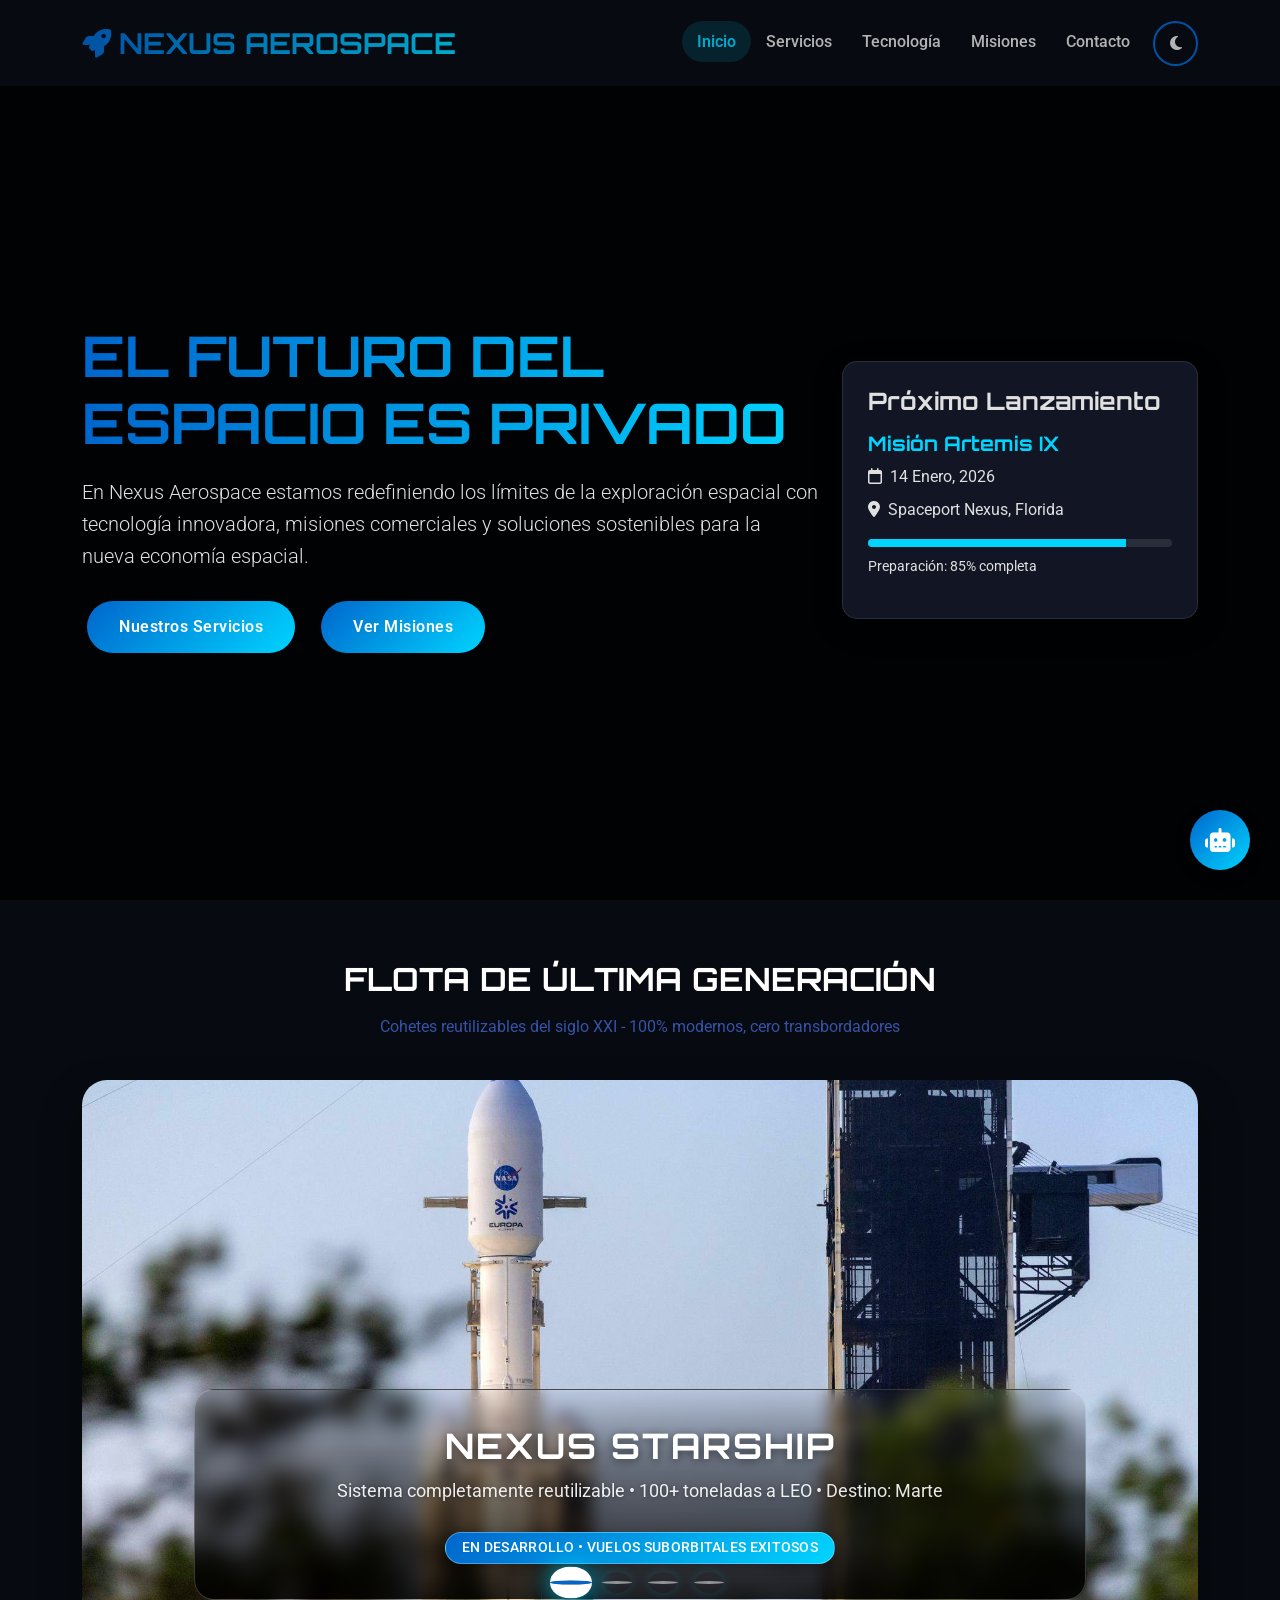
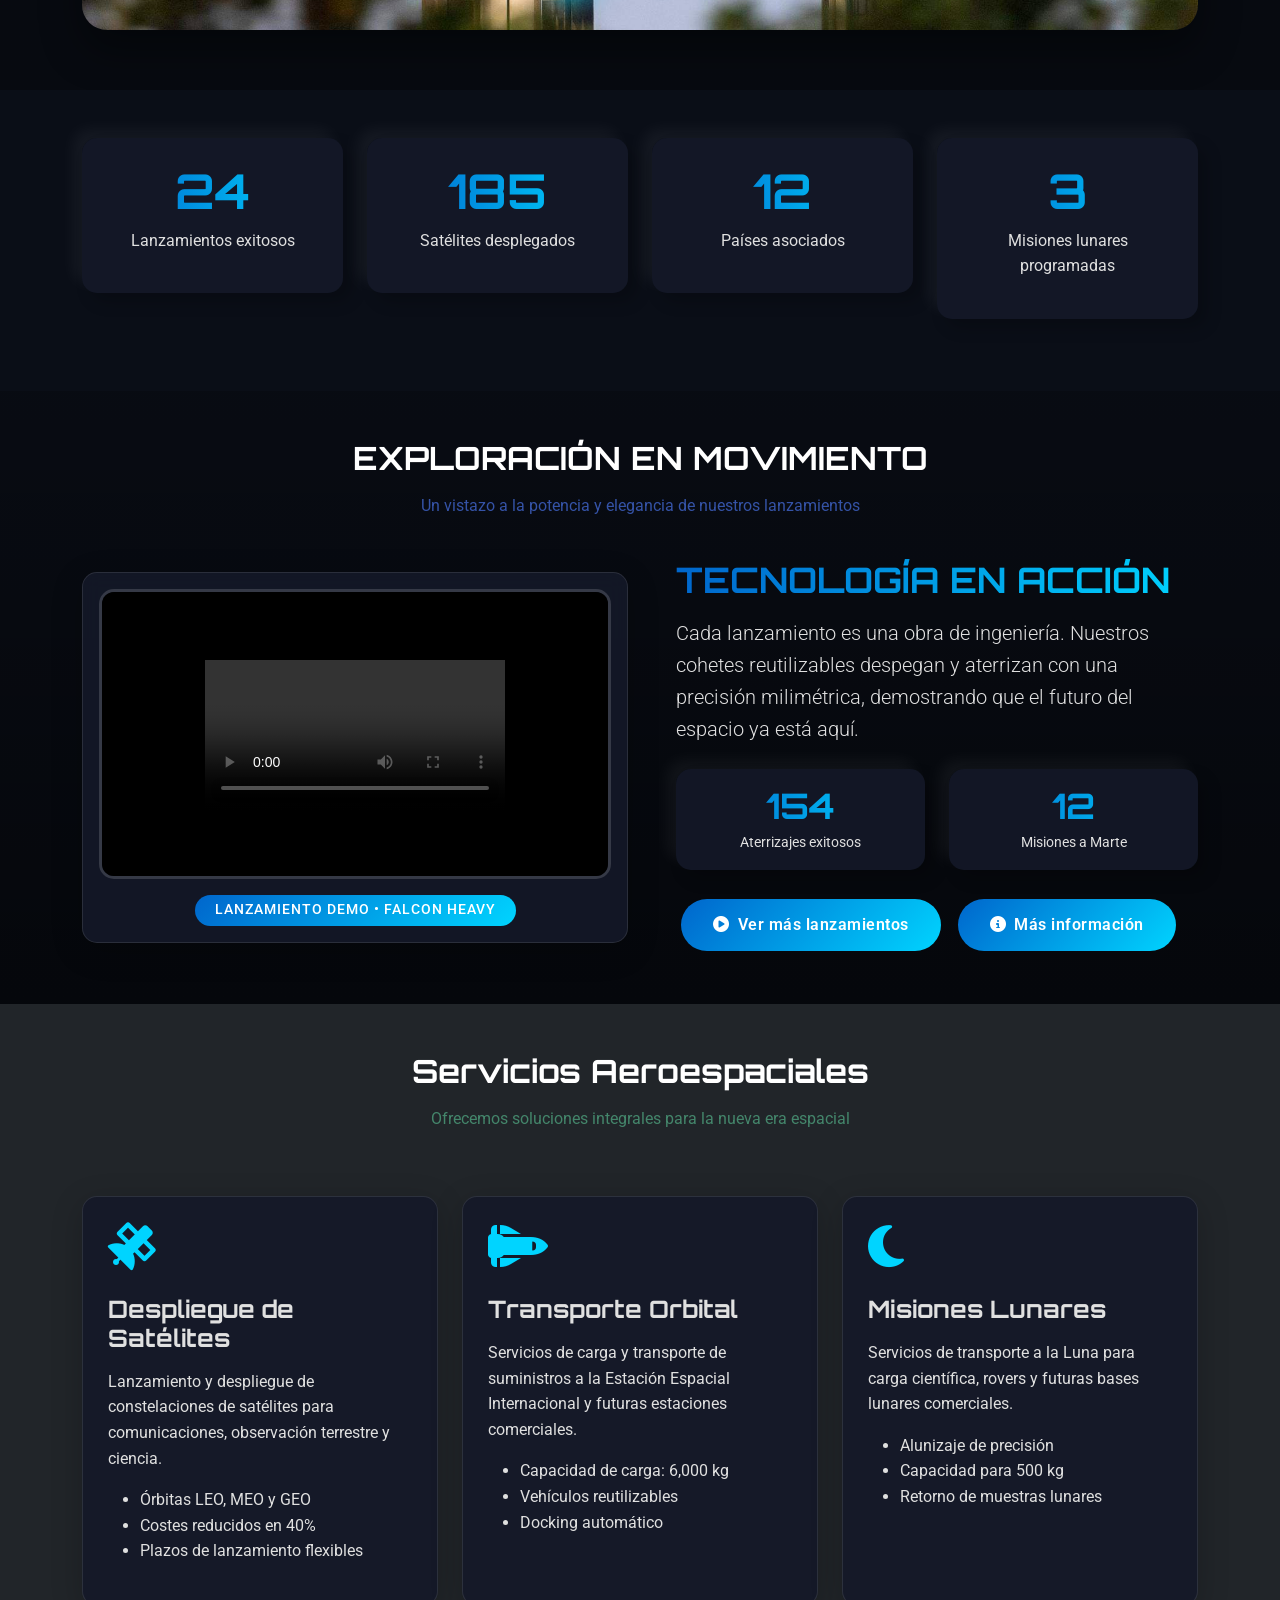
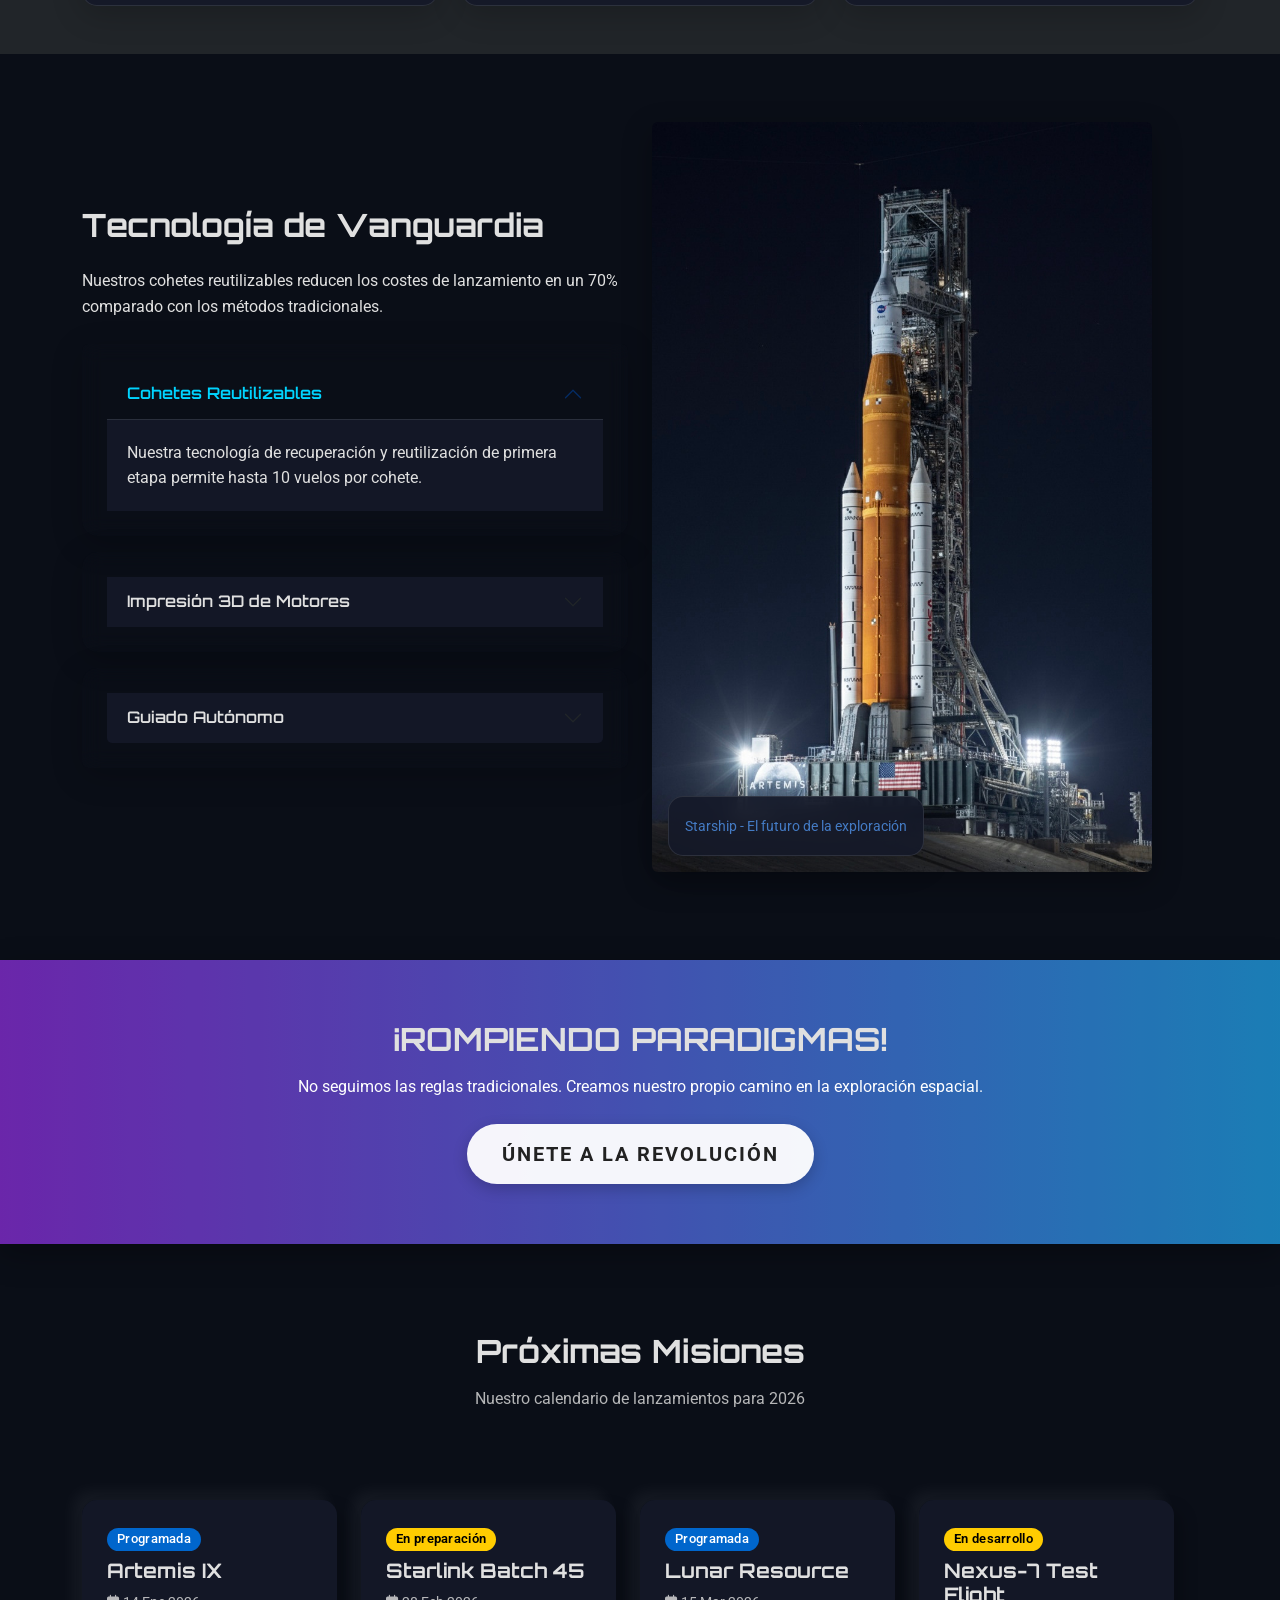
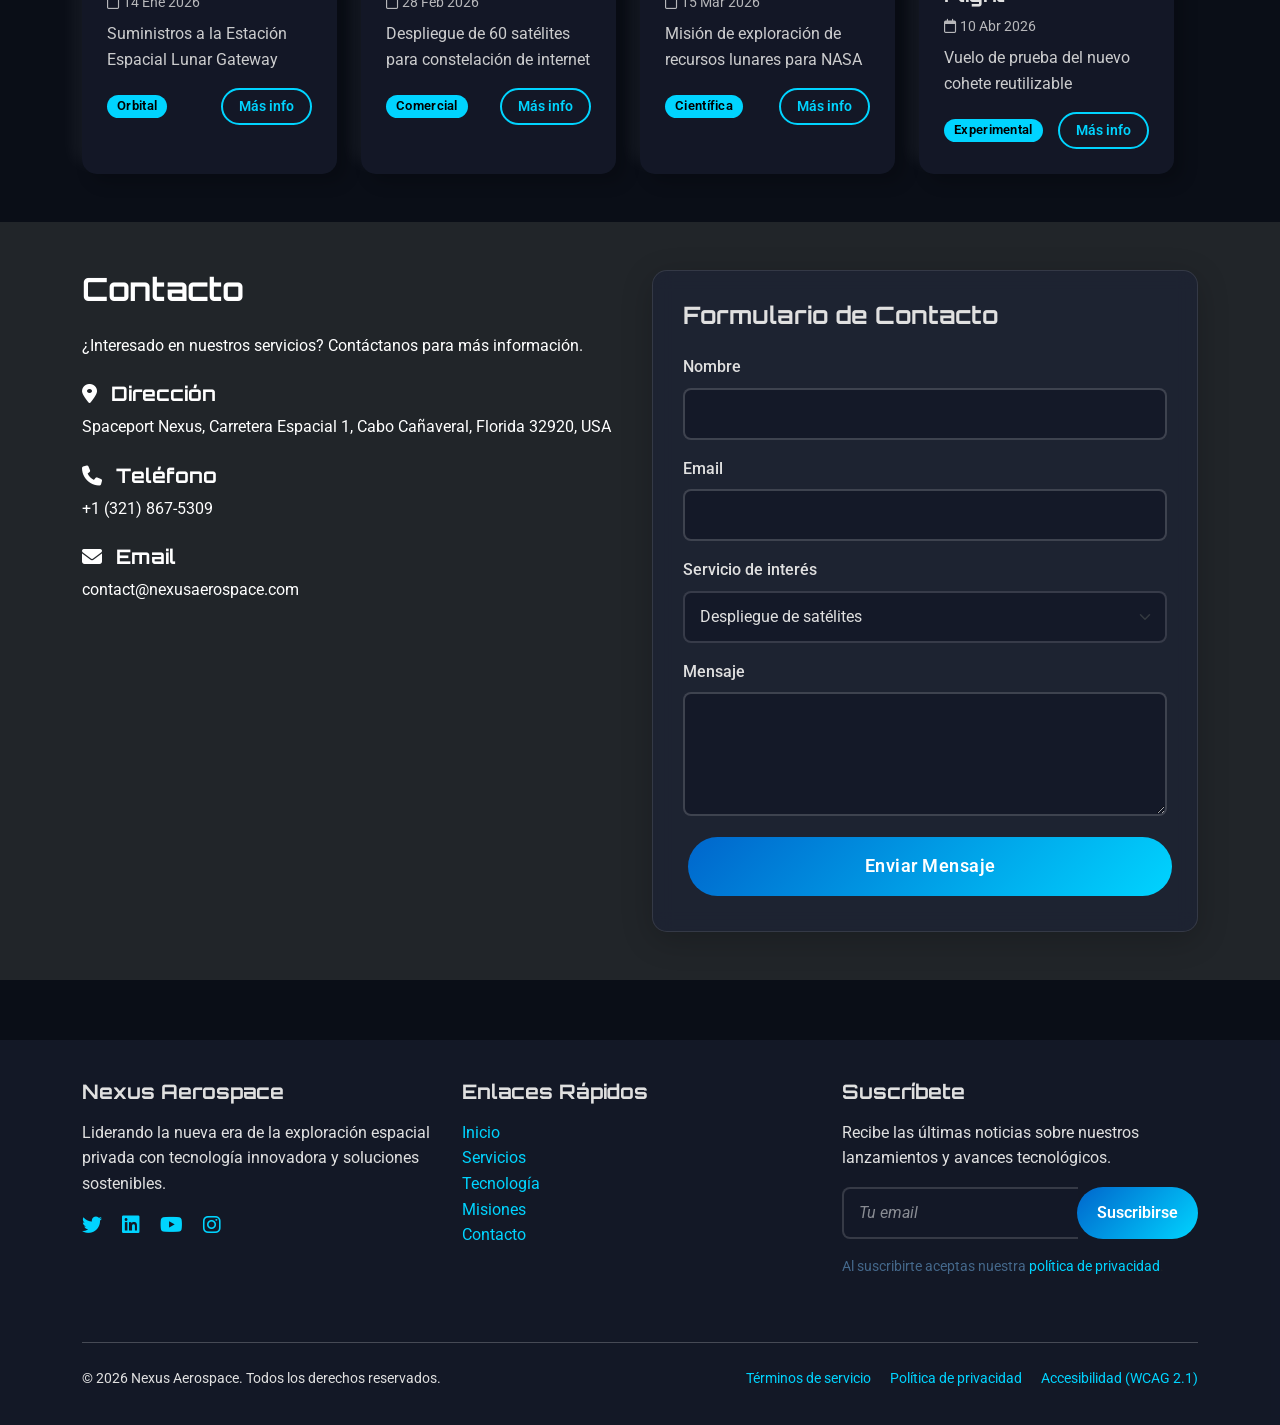
==== Homepage.html @ 9fcb0c2e "Merge branch 'Lug' of https://github.com/Kane3r/Nexus-aerospace into Lug" ====
<!DOCTYPE html>
<html lang="es">
<head>
    <meta charset="UTF-8">
    <meta name="viewport" content="width=device-width, initial-scale=1.0">
    <title>Nexus Aerospace - Exploración Espacial Privada</title>
    
    <!-- Bootstrap 5 CSS -->
    <link href="https://cdn.jsdelivr.net/npm/bootstrap@5.3.0/dist/css/bootstrap.min.css" rel="stylesheet">
    
    <!-- Google Fonts -->
    <link href="https://fonts.googleapis.com/css2?family=Orbitron:wght@400;500;700&family=Roboto:wght@300;400;500&display=swap" rel="stylesheet">
    
    <!-- Font Awesome Icons -->
    <link rel="stylesheet" href="https://cdnjs.cloudflare.com/ajax/libs/font-awesome/6.4.0/css/all.min.css">
    <style>
        :root {
            --bg-color: #0a0e17;
            --text-color: #e0e0e0;
            --primary-color: #0066cc;
            --secondary-color: #00d4ff;
            --accent-color: #ff4d00;
            --card-bg: rgba(20, 25, 40, 0.9);
            --navbar-bg: rgba(10, 14, 23, 0.98);
            --transition-speed: 0.3s;
            --menu-text-color: #e0e0e0;
            --accordion-text-color: #e0e0e0;
            --mission-status-color: #ffcc00;
            --mission-text-color: #e0e0e0;
            --form-bg-color: rgba(30, 35, 50, 0.95);
        }
        
        [data-theme="light"] {
            --bg-color: #f5f7fa;
            --text-color: #222222;
            --primary-color: #1a73e8;
            --secondary-color: #0077b6;
            --accent-color: #e63946;
            --card-bg: rgba(255, 255, 255, 0.95);
            --navbar-bg: rgba(245, 247, 250, 0.98);
            --menu-text-color: #222222;
            --accordion-text-color: #222222;
            --mission-status-color: #b8860b;
            --mission-text-color: #333333;
            --form-bg-color: rgba(255, 255, 255, 0.95);
        }
        
        * {
            margin: 0;
            padding: 0;
            box-sizing: border-box;
            transition: background-color var(--transition-speed), color var(--transition-speed), border-color var(--transition-speed);
        }
        
        body {
            font-family: 'Roboto', sans-serif;
            background-color: var(--bg-color);
            color: var(--text-color);
            line-height: 1.6;
            overflow-x: hidden;
        }
        
        h1, h2, h3, h4, h5, h6 {
            font-family: 'Orbitron', sans-serif;
            font-weight: 700;
            color: var(--text-color);
        }
        
        /* Glassmorphism Effect */
        .glass-card {
            background: var(--card-bg);
            backdrop-filter: blur(10px);
            -webkit-backdrop-filter: blur(10px);
            border-radius: 15px;
            border: 1px solid rgba(255, 255, 255, 0.1);
            box-shadow: 0 8px 32px rgba(0, 0, 0, 0.2);
            padding: 25px;
        }
        
        /* Neumorphism Effect */
        .neumorphic-card {
            background: var(--card-bg);
            border-radius: 15px;
            box-shadow: 9px 9px 16px rgba(0, 0, 0, 0.2),
                       -9px -9px 16px rgba(255, 255, 255, 0.05);
            padding: 25px;
            color: var(--text-color);
        }
        
        /* Hero Section */
        .hero-section {
            min-height: 100vh;
            background: linear-gradient(rgba(0, 0, 0, 0.85), rgba(0, 0, 0, 0.85)), 
                        url('https://images.unsplash.com/photo-1446776653964-20c1d3a81b06?ixlib=rb-4.0.3&ixid=M3wxMjA3fDB8MHxwaG90by1wYWdlfHx8fGVufDB8fHx8fA%3D%3D&auto=format&fit=crop&w=1771&q=80');
            background-size: cover;
            background-position: center;
            background-attachment: fixed;
            display: flex;
            align-items: center;
            position: relative;
            padding-top: 80px;
        }
        
        .hero-content {
            max-width: 800px;
        }
        
        .hero-title {
            font-size: 3.5rem;
            margin-bottom: 20px;
            background: linear-gradient(90deg, var(--primary-color), var(--secondary-color));
            -webkit-background-clip: text;
            background-clip: text;
            color: transparent;
            animation: fadeInUp 1s ease-out;
        }
        
        /* Animaciones */
        @keyframes fadeInUp {
            from {
                opacity: 0;
                transform: translateY(30px);
            }
            to {
                opacity: 1;
                transform: translateY(0);
            }
        }
        
        .fade-in {
            animation: fadeInUp 0.8s ease-out;
        }

        /* ANIMACIONES MEJORADAS PARA BOTONES */
        
        /* Keyframes para animaciones de botones */
        @keyframes pulse {
            0% {
                box-shadow: 0 0 0 0 rgba(0, 102, 204, 0.7);
            }
            70% {
                box-shadow: 0 0 0 10px rgba(0, 102, 204, 0);
            }
            100% {
                box-shadow: 0 0 0 0 rgba(0, 102, 204, 0);
            }
        }

        @keyframes shake {
            0%, 100% { transform: translateX(0); }
            10%, 30%, 50%, 70%, 90% { transform: translateX(-5px); }
            20%, 40%, 60%, 80% { transform: translateX(5px); }
        }

        @keyframes float {
            0%, 100% { transform: translateY(0); }
            50% { transform: translateY(-5px); }
        }

        @keyframes glow {
            0%, 100% { filter: brightness(100%); }
            50% { filter: brightness(120%); box-shadow: 0 0 20px var(--primary-color); }
        }

        @keyframes slideInRight {
            from {
                opacity: 0;
                transform: translateX(30px);
            }
            to {
                opacity: 1;
                transform: translateX(0);
            }
        }

        @keyframes slideInLeft {
            from {
                opacity: 0;
                transform: translateX(-30px);
            }
            to {
                opacity: 1;
                transform: translateX(0);
            }
        }

        @keyframes scaleUp {
            0%, 100% { transform: scale(1); }
            50% { transform: scale(1.1); }
        }

        @keyframes rotate {
            0% { transform: rotate(0deg); }
            100% { transform: rotate(360deg); }
        }

        @keyframes bounce {
            0%, 20%, 50%, 80%, 100% { transform: translateY(0); }
            40% { transform: translateY(-20px); }
            60% { transform: translateY(-10px); }
        }

        @keyframes spin {
            0% { transform: rotate(0deg) scale(1); }
            50% { transform: rotate(180deg) scale(1.2); }
            100% { transform: rotate(360deg) scale(1); }
        }

        /* Estilos base mejorados para botones */
        .btn, button, .btn-primary-custom, .btn-outline-light, .btn-light, .theme-toggle, .chatbot-icon {
            position: relative;
            overflow: hidden;
            transition: all 0.3s cubic-bezier(0.4, 0, 0.2, 1);
            cursor: pointer;
        }

        /* Efecto ripple mejorado */
        .btn-primary-custom::after, .btn-outline-light::after, .btn-light::after {
            content: '';
            position: absolute;
            top: 50%;
            left: 50%;
            width: 5px;
            height: 5px;
            background: rgba(255, 255, 255, 0.7);
            opacity: 0;
            border-radius: 100%;
            transform: scale(1, 1) translate(-50%, -50%);
            transform-origin: 50% 50%;
        }

        @keyframes ripple {
            0% {
                transform: scale(0, 0) translate(-50%, -50%);
                opacity: 0.7;
            }
            100% {
                transform: scale(20, 20) translate(-50%, -50%);
                opacity: 0;
            }
        }

        .btn-primary-custom:focus:not(:active)::after,
        .btn-outline-light:focus:not(:active)::after,
        .btn-light:focus:not(:active)::after {
            animation: ripple 0.8s ease-out;
        }

        /* Botón primario mejorado */
        .btn-primary-custom {
            background: linear-gradient(135deg, var(--primary-color), var(--secondary-color));
            border: none;
            border-radius: 50px;
            padding: 14px 32px;
            font-weight: 600;
            font-size: 1rem;
            margin: 5px;
            color: white;
            letter-spacing: 0.5px;
            animation: pulse 2s infinite;
            position: relative;
            z-index: 1;
        }
        
        .btn-primary-custom:hover {
            transform: translateY(-5px) scale(1.05);
            box-shadow: 0 15px 30px rgba(0, 102, 204, 0.4);
            color: white;
            animation: float 1s infinite;
        }

        .btn-primary-custom:active {
            transform: translateY(-2px) scale(0.98);
        }

        /* Botón outline mejorado */
        .btn-outline-light {
            background: linear-gradient(135deg, var(--primary-color), var(--secondary-color));
            border: none;
            border-radius: 50px;
            padding: 14px 32px;
            font-weight: 600;
            font-size: 1rem;
            margin: 5px;
            color: white;
            letter-spacing: 0.5px;
            animation: pulse 2s infinite;
            position: relative;
            z-index: 1;
        }

        .btn-outline-light:hover {
            background: linear-gradient(135deg, var(--primary-color), var(--secondary-color));
            border-color: transparent;
            color: white;
            transform: translateY(-3px) scale(1.05);
            box-shadow: 0 10px 25px rgba(0, 212, 255, 0.4);
            animation: glow 1.5s infinite;
        }

        .btn-outline-light:active {
            transform: translateY(-1px) scale(0.98);
        }

        /* Botón de light en brutalist section */
        .brutalist-section .btn-light {
            border-radius: 50px;
            padding: 14px 32px;
            font-weight: 600;
            background: white;
            color: var(--accent-color);
            border: 2px solid white;
            animation: slideInRight 0.8s ease-out;
            position: relative;
            overflow: hidden;
            transition: all 0.3s;
        }

        .brutalist-section .btn-light:hover {
            background: transparent;
            color: white;
            border-color: white;
            transform: translateY(-5px) scale(1.05);
            box-shadow: 0 10px 30px rgba(255, 255, 255, 0.3);
            animation: shake 0.5s ease-in-out;
        }

        /* Botón de suscripción */
        #subscribe-btn {
            background: linear-gradient(135deg, var(--primary-color), var(--secondary-color));
            border: none;
            color: white;
            font-weight: 600;
            padding: 10px 20px;
            border-radius: 50px;
            transition: all 0.3s;
            position: relative;
            overflow: hidden;
        }

        #subscribe-btn:hover {
            transform: translateY(-3px) scale(1.05);
            box-shadow: 0 10px 20px rgba(0, 102, 204, 0.3);
        }

        #subscribe-btn i {
            transition: transform 0.3s;
        }

        #subscribe-btn:hover i {
            animation: rotate 0.8s ease-in-out;
        }

        /* Botón "Más info" en misiones */
        .btn-outline-primary {
            border: 2px solid var(--secondary-color);
            color: var(--secondary-color);
            background: transparent;
            padding: 6px 16px;
            border-radius: 25px;
            font-weight: 600;
            transition: all 0.3s;
            position: relative;
            overflow: hidden;
        }

        .btn-outline-primary:hover {
            background: var(--secondary-color);
            color: #000;
            transform: translateY(-3px) scale(1.05);
            box-shadow: 0 5px 15px rgba(0, 212, 255, 0.4);
            border-color: var(--secondary-color);
        }

        .btn-outline-primary:active {
            transform: translateY(-1px) scale(0.98);
        }

        /* Toggle Theme Button */
        .theme-toggle {
            background: transparent;
            border: 2px solid var(--primary-color);
            color: var(--menu-text-color);
            border-radius: 50%;
            width: 45px;
            height: 45px;
            display: flex;
            align-items: center;
            justify-content: center;
            cursor: pointer;
            transition: all 0.3s;
            animation: float 3s infinite;
        }
        
        .theme-toggle:hover {
            background-color: var(--primary-color);
            color: white;
            transform: rotate(180deg) scale(1.1);
            border-color: var(--secondary-color);
            box-shadow: 0 0 20px var(--primary-color);
        }

        .theme-toggle i {
            transition: transform 0.5s;
        }

        .theme-toggle:hover i {
            animation: spin 0.8s ease-in-out;
        }

        /* Chatbot Container - Estilos para Houston */
        .chatbot-container {
            position: fixed;
            bottom: 100px;
            right: 30px;
            width: 350px;
            max-width: 90vw;
            background: var(--card-bg);
            backdrop-filter: blur(10px);
            -webkit-backdrop-filter: blur(10px);
            border-radius: 20px;
            border: 1px solid rgba(255, 255, 255, 0.2);
            box-shadow: 0 10px 40px rgba(0, 0, 0, 0.3);
            z-index: 1000;
            overflow: hidden;
            display: none;
            flex-direction: column;
            transform: translateY(20px);
            opacity: 0;
            transition: all 0.4s cubic-bezier(0.175, 0.885, 0.32, 1.275);
        }

        .chatbot-container.active {
            display: flex;
            transform: translateY(0);
            opacity: 1;
        }

        .chatbot-header {
            background: linear-gradient(135deg, var(--primary-color), var(--secondary-color));
            color: white;
            padding: 15px 20px;
            display: flex;
            align-items: center;
            justify-content: space-between;
        }

        .chatbot-header h3 {
            margin: 0;
            font-size: 1.2rem;
            color: white;
            font-family: 'Orbitron', sans-serif;
        }

        .chatbot-header button {
            background: rgba(255, 255, 255, 0.2);
            border: none;
            color: white;
            width: 30px;
            height: 30px;
            border-radius: 50%;
            display: flex;
            align-items: center;
            justify-content: center;
            transition: all 0.3s;
        }

        .chatbot-header button:hover {
            background: rgba(255, 255, 255, 0.4);
            transform: scale(1.1);
        }

        .chatbot-messages {
            height: 300px;
            overflow-y: auto;
            padding: 20px;
            background: var(--card-bg);
        }

        .message {
            margin-bottom: 15px;
            display: flex;
            flex-direction: column;
        }

        .message.user {
            align-items: flex-end;
        }

        .message.bot {
            align-items: flex-start;
        }

        .message-content {
            max-width: 80%;
            padding: 10px 15px;
            border-radius: 18px;
            font-size: 0.9rem;
            line-height: 1.4;
        }

        .user .message-content {
            background: var(--primary-color);
            color: white;
            border-bottom-right-radius: 4px;
        }

        .bot .message-content {
            background: rgba(255, 255, 255, 0.1);
            color: var(--text-color);
            border-bottom-left-radius: 4px;
        }

        .chatbot-input {
            display: flex;
            padding: 15px;
            background: var(--card-bg);
            border-top: 1px solid rgba(255, 255, 255, 0.1);
        }

        .chatbot-input input {
            flex: 1;
            padding: 10px 15px;
            border: 2px solid rgba(255, 255, 255, 0.1);
            background: var(--card-bg);
            color: var(--text-color);
            border-radius: 25px;
            margin-right: 10px;
            font-size: 0.9rem;
        }

        .chatbot-input input:focus {
            outline: none;
            border-color: var(--secondary-color);
        }

        .chatbot-input button {
            background: linear-gradient(135deg, var(--primary-color), var(--secondary-color));
            border: none;
            color: white;
            width: 45px;
            height: 45px;
            border-radius: 50%;
            display: flex;
            align-items: center;
            justify-content: center;
            transition: all 0.3s;
        }

        .chatbot-input button:hover {
            transform: scale(1.1) rotate(15deg);
        }

        /* Chatbot Icon */
        .chatbot-icon {
            position: fixed;
            bottom: 30px;
            right: 30px;
            width: 60px;
            height: 60px;
            background: linear-gradient(135deg, var(--primary-color), var(--secondary-color));
            border-radius: 50%;
            display: flex;
            align-items: center;
            justify-content: center;
            color: white;
            font-size: 1.5rem;
            cursor: pointer;
            box-shadow: 0 5px 15px rgba(0, 0, 0, 0.3);
            z-index: 999;
            animation: bounce 2s infinite, pulse 2s infinite;
            transition: all 0.3s;
        }
        
        .chatbot-icon:hover {
            transform: scale(1.2) rotate(360deg);
            background: linear-gradient(135deg, var(--secondary-color), var(--primary-color));
            box-shadow: 0 0 30px var(--secondary-color);
            animation: none;
        }

        .chatbot-icon i {
            transition: transform 0.3s;
        }

        .chatbot-icon:hover i {
            animation: shake 0.5s ease-in-out;
        }

        /* Navbar links como botones */
        .navbar-nav .nav-link {
            color: var(--menu-text-color) !important;
            font-weight: 500;
            padding: 8px 15px !important;
            transition: all 0.3s;
            position: relative;
            border-radius: 25px;
        }
        
        .navbar-nav .nav-link:hover {
            color: var(--secondary-color) !important;
            background: rgba(0, 212, 255, 0.1);
            transform: translateY(-2px);
        }

        .navbar-nav .nav-link.active {
            color: var(--secondary-color) !important;
            font-weight: 600;
            background: rgba(0, 212, 255, 0.15);
        }

        /* Botones en cards de misiones */
        .neumorphic-card .btn-sm {
            transition: all 0.3s;
        }

        .neumorphic-card .btn-sm:hover {
            transform: scale(1.1) translateX(5px);
            background: var(--secondary-color);
            color: #000;
            border-color: var(--secondary-color);
        }

        /* Enlaces del footer */
        .footer a {
            color: var(--secondary-color);
            text-decoration: none;
            transition: all 0.3s;
            position: relative;
            display: inline-block;
        }
        
        .footer a:hover {
            color: var(--primary-color);
            transform: translateX(5px);
            text-decoration: underline;
        }

        .footer .social-icons a {
            transition: all 0.3s;
            display: inline-block;
        }

        .footer .social-icons a:hover {
            transform: translateY(-5px) scale(1.2);
            color: var(--secondary-color);
            text-decoration: none;
        }

        /* Botón de envío en formulario */
        #contact-form .btn-primary-custom {
            width: 100%;
            padding: 16px 32px;
            font-size: 1.1rem;
            animation: pulse 2s infinite;
        }

        #contact-form .btn-primary-custom:hover {
            transform: translateY(-5px) scale(1.02);
            letter-spacing: 2px;
        }

        /* Cards Hover Effects */
        .service-card {
            transition: transform 0.4s, box-shadow 0.4s;
            height: 100%;
        }
        
        .service-card:hover {
            transform: translateY(-10px);
            box-shadow: 0 15px 30px rgba(0, 0, 0, 0.3);
        }
        
        /* Navbar */
        .navbar {
            background-color: var(--navbar-bg);
            backdrop-filter: blur(10px);
            -webkit-backdrop-filter: blur(10px);
            padding: 15px 0;
            transition: all var(--transition-speed);
            position: fixed;
            top: 0;
            width: 100%;
            z-index: 1000;
        }
        
        .navbar-brand {
            font-family: 'Orbitron', sans-serif;
            font-weight: 700;
            font-size: 1.8rem;
            background: linear-gradient(90deg, var(--primary-color), var(--secondary-color));
            -webkit-background-clip: text;
            background-clip: text;
            color: transparent;
        }
        
        /* Statistics Section - ANIMACIÓN MEJORADA */
        .stat-number {
            font-size: 3rem;
            font-weight: 700;
            font-family: 'Orbitron', sans-serif;
            background: linear-gradient(90deg, var(--primary-color), var(--secondary-color));
            -webkit-background-clip: text;
            background-clip: text;
            color: transparent;
        }
        
        /* ANIMACIÓN PARA LAS TARJETAS DE ESTADÍSTICAS */
        #stats .neumorphic-card {
            transition: all 0.4s cubic-bezier(0.175, 0.885, 0.32, 1.275);
            cursor: pointer;
            position: relative;
            z-index: 1;
            overflow: hidden;
        }
        
        #stats .neumorphic-card::before {
            content: '';
            position: absolute;
            top: 0;
            left: 0;
            right: 0;
            bottom: 0;
            background: linear-gradient(135deg, var(--primary-color), var(--secondary-color));
            opacity: 0;
            z-index: -1;
            transition: opacity 0.4s ease;
        }
        
        #stats .neumorphic-card:hover {
            transform: translateY(-15px) scale(1.05);
            box-shadow: 0 20px 30px rgba(0, 212, 255, 0.3);
            border-color: var(--secondary-color);
        }
        
        #stats .neumorphic-card:hover::before {
            opacity: 0.1;
        }
        
        #stats .neumorphic-card:hover .stat-number {
            animation: pulse 1s infinite;
        }
        
        #stats .neumorphic-card:hover p {
            color: var(--secondary-color);
            font-weight: 600;
        }
        
        /* ===== CARRUSEL MEJORADO - TRANSICIONES ULTRA SUAVES ===== */
        .rocket-carousel-section {
            padding: 60px 0;
            background: linear-gradient(180deg, rgba(0,0,0,0.3), rgba(0,0,0,0.3));
            position: relative;
            overflow: hidden;
        }
        
        /* Transiciones ultra suaves con cubic-bezier personalizado */
        .carousel {
            border-radius: 25px;
            box-shadow: 0 20px 40px rgba(0, 0, 0, 0.4);
        }
        
        .carousel-inner {
            border-radius: 25px;
            overflow: hidden;
        }
        
        .carousel-item {
            transition: transform 1.2s cubic-bezier(0.25, 0.46, 0.45, 0.98) !important;
            transition-duration: 1.2s !important;
        }
        
        .carousel-item img {
            height: 550px;
            object-fit: cover;
            object-position: center 30%;
            border-radius: 25px;
            border: 3px solid rgba(255,255,255,0.15);
            transform: scale(1);
            transition: transform 8s cubic-bezier(0.25, 0.46, 0.45, 0.98), filter 1.5s ease;
            filter: brightness(0.9) saturate(1.2);
        }
        
        .carousel-item.active img {
            transform: scale(1.05);
            filter: brightness(1) saturate(1.3);
            transition: transform 12s cubic-bezier(0.25, 0.46, 0.45, 0.98), filter 2s ease;
        }
        
        /* Efecto de zoom lento y suave */
        .carousel-item {
            overflow: hidden;
        }
        
        .carousel-item img {
            transition: transform 8s ease-out, filter 2s ease;
        }
        
        /* Captions con animación suave */
        .carousel-caption {
            background: linear-gradient(0deg, rgba(0,0,0,0.85) 0%, rgba(0,0,0,0.4) 70%, transparent 100%);
            border-radius: 20px;
            bottom: 30px;
            padding: 35px;
            left: 10%;
            right: 10%;
            backdrop-filter: blur(8px);
            -webkit-backdrop-filter: blur(8px);
            border: 1px solid rgba(255,255,255,0.2);
            transform: translateY(20px);
            opacity: 0;
            animation: slideUpCaption 0.8s cubic-bezier(0.25, 0.46, 0.45, 0.98) forwards;
            animation-delay: 0.3s;
        }
        
        @keyframes slideUpCaption {
            from {
                opacity: 0;
                transform: translateY(20px);
            }
            to {
                opacity: 1;
                transform: translateY(0);
            }
        }
        
        .carousel-caption h3 {
            font-size: 2.2rem;
            font-weight: 700;
            text-shadow: 0 2px 10px rgba(0,0,0,0.5);
            margin-bottom: 10px;
            letter-spacing: 2px;
        }
        
        .carousel-caption p {
            font-size: 1.1rem;
            text-shadow: 0 1px 5px rgba(0,0,0,0.5);
            opacity: 0.9;
        }
        
        /* Indicadores mejorados */
        .carousel-indicators {
            bottom: 20px;
            gap: 10px;
        }
        
        .carousel-indicators button {
            width: 14px;
            height: 14px;
            border-radius: 50%;
            margin: 0 5px;
            background-color: var(--secondary-color);
            border: 2px solid transparent;
            opacity: 0.6;
            transition: all 0.4s cubic-bezier(0.175, 0.885, 0.32, 1.275);
            box-shadow: 0 0 10px rgba(0,212,255,0.3);
        }
        
        .carousel-indicators button.active {
            opacity: 1;
            transform: scale(1.4);
            background-color: var(--primary-color);
            border-color: white;
            box-shadow: 0 0 20px var(--secondary-color);
        }
        
        /* Controles mejorados */
        .carousel-control-prev, .carousel-control-next {
            width: 6%;
            opacity: 0;
            transition: opacity 0.5s ease, transform 0.3s ease;
            background: linear-gradient(90deg, rgba(0,0,0,0.3), transparent);
            border-radius: 25px 0 0 25px;
        }
        
        .carousel-control-next {
            background: linear-gradient(-90deg, rgba(0,0,0,0.3), transparent);
            border-radius: 0 25px 25px 0;
        }
        
        .carousel:hover .carousel-control-prev,
        .carousel:hover .carousel-control-next {
            opacity: 1;
        }
        
        .carousel-control-prev:hover,
        .carousel-control-next:hover {
            transform: scale(1.05);
            background: linear-gradient(90deg, rgba(0,0,0,0.5), transparent);
        }
        
        .carousel-control-prev-icon,
        .carousel-control-next-icon {
            width: 40px;
            height: 40px;
            background-color: rgba(0,0,0,0.5);
            border-radius: 50%;
            padding: 10px;
            border: 2px solid white;
            transition: all 0.3s;
        }
        
        .carousel-control-prev:hover .carousel-control-prev-icon,
        .carousel-control-next:hover .carousel-control-next-icon {
            background-color: var(--primary-color);
            transform: scale(1.2);
        }
        
        /* Badges en carrusel */
        .carousel-caption .badge {
            font-size: 0.9rem;
            padding: 8px 16px;
            border-radius: 30px;
            margin-top: 10px;
            display: inline-block;
            background: linear-gradient(135deg, var(--primary-color), var(--secondary-color));
            color: white;
            border: 1px solid rgba(255,255,255,0.3);
            box-shadow: 0 5px 15px rgba(0,0,0,0.3);
            animation: pulse 2s infinite;
        }
        
        /* ===== NUEVOS ESTILOS PARA LA SECCIÓN DE VIDEO ===== */
        .video-showcase-section {
            background: linear-gradient(180deg, rgba(0,0,0,0.2), rgba(0,0,0,0.5));
            position: relative;
            overflow: hidden;
            padding: 60px 0;
        }
        
        .video-wrapper {
            transition: transform 0.5s ease, box-shadow 0.5s ease;
        }
        
        .video-wrapper:hover {
            transform: scale(1.02);
            box-shadow: 0 20px 40px rgba(0, 212, 255, 0.3);
        }
        
        .ratio {
            border: 3px solid rgba(255,255,255,0.15);
            border-radius: 15px;
            overflow: hidden;
        }
        
        iframe {
            border: none;
            transition: filter 1s ease;
        }
        
        iframe:hover {
            filter: brightness(1.1) saturate(1.2);
        }
        
        .video-caption .badge {
            background: linear-gradient(135deg, var(--primary-color), var(--secondary-color));
            padding: 8px 20px;
            font-size: 0.9rem;
            letter-spacing: 1px;
        }
        
        .video-content h3 {
            font-size: 2.2rem;
            font-weight: 700;
            animation: slideInLeft 0.8s ease-out;
            background: linear-gradient(90deg, var(--primary-color), var(--secondary-color));
            -webkit-background-clip: text;
            background-clip: text;
            color: transparent;
        }
        
        .video-content p {
            animation: fadeInUp 0.8s ease-out 0.2s both;
        }
        
        .video-content .row {
            animation: fadeInUp 0.8s ease-out 0.4s both;
        }
        
        .video-content .btn {
            animation: fadeInUp 0.8s ease-out 0.6s both;
        }
        
        .video-content .stat-number {
            font-size: 2.2rem !important;
        }
        
        @media (max-width: 768px) {
            .hero-title {
                font-size: 2.5rem;
            }
            
            .stat-number {
                font-size: 2.5rem;
            }
            
            .navbar-nav {
                text-align: center;
                background-color: var(--navbar-bg);
                border-radius: 10px;
                padding: 10px;
                margin-top: 10px;
            }
            
            .btn-primary-custom, .btn-outline-light {
                padding: 12px 24px;
                font-size: 0.95rem;
            }
            
            .carousel-item img {
                height: 400px;
            }
            
            .carousel-caption {
                padding: 20px;
            }
            
            .carousel-caption h3 {
                font-size: 1.5rem;
            }
            
            .carousel-caption p {
                font-size: 0.9rem;
            }
            
            .video-content h3 {
                font-size: 1.8rem;
            }
            
            .video-wrapper {
                margin-bottom: 20px;
            }

            .chatbot-container {
                width: 300px;
                bottom: 80px;
                right: 15px;
            }
        }
        
        @media (max-width: 576px) {
            .hero-title {
                font-size: 2rem;
            }
            
            .glass-card, .neumorphic-card {
                padding: 20px;
            }
            
            .btn-primary-custom, .btn-outline-light {
                padding: 10px 20px;
                font-size: 0.9rem;
                display: block;
                width: 100%;
                margin: 8px 0;
            }
            
            .carousel-item img {
                height: 300px;
            }
            
            .carousel-caption {
                padding: 15px;
                left: 5%;
                right: 5%;
            }

            .chatbot-container {
                width: 280px;
                bottom: 70px;
                right: 10px;
            }
        }
        
        /* Footer */
        .footer {
            background-color: rgba(20, 25, 40, 0.95);
            padding: 40px 0 20px;
            margin-top: 60px;
            color: var(--text-color);
        }
        
        /* Lazy Loading Images */
        img.lazy {
            opacity: 0;
            transition: opacity 0.5s;
        }
        
        img.loaded {
            opacity: 1;
        }
        
        /* Accesibilidad - Focus Styles */
        a:focus, button:focus, input:focus, textarea:focus, select:focus {
            outline: 2px solid var(--accent-color);
            outline-offset: 3px;
        }
        
        /* Brutalist Element */
        .brutalist-section {
        background: linear-gradient(270deg, 
            rgba(255, 77, 0, 0.9),    /* Naranja intenso */
            rgba(0, 102, 204, 0.9),   /* Azul primario */
            rgba(0, 212, 255, 0.9),   /* Azul secundario */
            rgba(147, 51, 234, 0.9)   /* Púrpura */
        );
        background-size: 400% 400%;
        color: white;
        padding: 60px 40px;
        margin: 40px 0;
        text-align: center;
        border-radius: 0;
        position: relative;
        overflow: hidden;
        animation: gradientShift 12s ease infinite;
        box-shadow: 0 10px 30px rgba(0, 0, 0, 0.3);
        }
        .brutalist-section::before {
        content: '';
        position: absolute;
        top: 0;
        left: 0;
        right: 0;
        bottom: 0;
        background: rgba(0, 0, 0, 0.2);
        pointer-events: none;
        }
        @keyframes gradientShift {
        0% {
            background-position: 0% 50%;
        }
        25% {
            background-position: 50% 50%;
        }
        50% {
            background-position: 100% 50%;
        }
        75% {
            background-position: 50% 50%;
        }
        100% {
            background-position: 0% 50%;
        }
        }
        [data-theme="light"] .brutalist-section {
        background: linear-gradient(270deg,
            rgba(230, 57, 70, 0.95),  /* Rojo suave */
            rgba(26, 115, 232, 0.95), /* Azul claro */
            rgba(0, 119, 182, 0.95),  /* Azul oscuro */
            rgba(108, 99, 255, 0.95)  /* Púrpura suave */
        );
        background-size: 400% 400%;
        color: white;
        text-shadow: 1px 1px 3px rgba(0, 0, 0, 0.3);
    }
        .brutalist-section .btn-light {
        background: rgba(255, 255, 255, 0.95);
        color: #222;
        border: none;
        padding: 15px 35px;
        font-weight: 700;
        text-transform: uppercase;
        letter-spacing: 2px;
        border-radius: 50px;
        transition: all 0.4s;
        position: relative;
        z-index: 3;
        box-shadow: 0 5px 15px rgba(0, 0, 0, 0.2);
    }

    .brutalist-section .btn-light:hover {
        transform: translateY(-3px) scale(1.05);
        box-shadow: 0 8px 25px rgba(0, 0, 0, 0.3);
        background: white;
    }

    /* Media queries para responsive */
    @media (max-width: 768px) {
        .brutalist-section {
            padding: 50px 20px;
            animation-duration: 8s; /* Animación más rápida en móvil */
        }
        
        .brutalist-section h2 {
            font-size: 2rem;
        }
    }

    @media (max-width: 576px) {
        .brutalist-section {
            padding: 40px 15px;
        }
        
        .brutalist-section h2 {
            font-size: 1.8rem;
        }
    }

[data-theme="light"] .brutalist-section::before {
    background: rgba(255, 255, 255, 0.1);
}

    /* Asegurar que el contenido esté por encima del overlay */
    .brutalist-section .container {
        position: relative;
        z-index: 2;
    }
            
        /* Sección de Misiones - Texto legible */
        #missions {
            color: var(--mission-text-color);
        }
        
        #missions .section-title {
            color: var(--text-color);
        }
        
        #missions .text-muted {
            color: var(--text-color) !important;
            opacity: 0.8;
        }
        
        /* Badges de estado de misión */
        .badge {
            font-weight: 500 !important;
            font-size: 0.8rem;
            letter-spacing: 0.3px;
            padding: 5px 10px;
            border-radius: 20px;
        }
        
        .bg-success {
            background-color: var(--primary-color) !important;
        }
        
        .bg-warning {
            background-color: var(--mission-status-color) !important;
            color: #000000 !important;
            font-weight: 600 !important;
        }
        
        .bg-primary {
            background-color: var(--secondary-color) !important;
            color: #000000 !important;
            font-weight: 600 !important;
        }
        
        /* Nombre del cohete en misiones */
        #missions-container h5 {
            color: var(--text-color);
            font-weight: 700;
            margin-bottom: 10px;
        }
        
        #missions-container p {
            color: var(--text-color);
            opacity: 0.9;
        }
        
        .text-muted {
            color: white;
        }
        
        .glass-card.text-muted {
            color: rgb(76, 129, 179) !important;
        }

        .section-title {
            color: white;
        }
        
        /* Acordeones */
        .accordion-button {
            background-color: var(--card-bg) !important;
            color: var(--accordion-text-color) !important;
            font-weight: 600;
            border: none;
            padding: 15px 20px;
        }
        
        .accordion-button:not(.collapsed) {
            color: var(--secondary-color) !important;
            background-color: rgba(var(--primary-color), 0.1) !important;
            box-shadow: none;
        }
        
        .accordion-button:focus {
            box-shadow: 0 0 0 0.25rem rgba(var(--primary-color), 0.25);
            border-color: var(--primary-color);
        }
        
        .accordion-body {
            background-color: var(--card-bg);
            color: var(--accordion-text-color);
            padding: 20px;
            border-top: 1px solid rgba(255, 255, 255, 0.1);
        }
        
        .accordion-item {
            background-color: transparent;
            border: none;
        }
        
        /* Sección de Contacto */
        #contact {
            padding-top: 60px;
            padding-bottom: 60px;
            background-color: var(--card-bg);
        }
        
        #contact h2, #contact h4, #contact h5 {
            color: var(--text-color);
        }
        
        #contact .glass-card {
            background: var(--form-bg-color);
            padding: 30px;
        }
        
        /* Formulario de contacto */
        .form-control, .form-select {
         background-color: var(--card-bg);
        border: 2px solid rgba(255, 255, 255, 0.15);
        color: var(--text-color);
        padding: 12px 15px;
        transition: all 0.3s;
        border-radius: 8px;
        font-size: 1rem;
        }

        .form-control:focus, .form-select:focus {
        background-color: var(--card-bg);
        border-color: var(--primary-color);
        color: var(--text-color);
        box-shadow: 0 0 0 0.25rem rgba(0, 102, 204, 0.25);
        outline: none;
        }

        .form-control::placeholder {
        color: rgba(255, 255, 255, 0.5);
        font-style: italic;
        }
        .form-label {
            color: var(--text-color);
            font-weight: 500;
            margin-bottom: 8px;
        }
        [data-theme="light"] .form-control,
        [data-theme="light"] .form-select {
            border: 2px solid rgba(0, 0, 0, 0.15);
            background-color: #ffffff;
            color: #333333;
        }

        [data-theme="light"] .form-control:focus,
        [data-theme="light"] .form-select:focus {
            border-color: var(--primary-color);
            box-shadow: 0 0 0 0.25rem rgba(26, 115, 232, 0.25);
        }

        [data-theme="light"] .form-control::placeholder {
            color: rgba(0, 0, 0, 0.4);
        }

        /* Ajustes para el textarea específicamente */
        textarea.form-control {
            min-height: 120px;
            resize: vertical;
        }

        /* Estilos para el grupo de inputs del newsletter */
        .input-group .form-control {
            border-top-right-radius: 0;
            border-bottom-right-radius: 0;
            border-right: none;
        }

        .input-group .btn-primary {
            background-color: var(--primary-color);
            border: 2px solid var(--primary-color);
            color: white;
            border-top-left-radius: 0;
            border-bottom-left-radius: 0;
            padding: 10px 20px;
            transition: all 0.3s;
        }

        .input-group .btn-primary:hover {
            background-color: var(--secondary-color);
            border-color: var(--secondary-color);
        }
        
        /* Estilos para la imagen del cohete */
        #starship-theme-image {
            max-width: 100%;
            height: auto;
            margin-top: 20px;
            border-radius: 10px;
            box-shadow: 0 10px 30px rgba(0, 0, 0, 0.3);
            transition: transform 0.3s, box-shadow 0.3s;
        }

        #starship-theme-image:hover {
            transform: scale(1.02);
            box-shadow: 0 20px 40px rgba(0, 212, 255, 0.3);
        }
        
        /* Texto en Glass Card de próxima misión */
        .glass-card h4, .glass-card h5, .glass-card p {
            color: var(--text-color);
        }
        
        .glass-card .text-primary {
            color: var(--secondary-color) !important;
        }
        
        /* Mejoras específicas para tema claro */
        [data-theme="light"] .navbar-nav .nav-link {
            color: #333333 !important;
        }
        
        [data-theme="light"] .navbar-nav .nav-link:hover {
            color: var(--primary-color) !important;
        }
        
        [data-theme="light"] .btn-outline-light {
            color: #ffffff;
            border-color: #333333;
        }
        
        [data-theme="light"] .btn-outline-light:hover {
            background-color: #333333;
            color: white;
        }
        
        [data-theme="light"] .theme-toggle {
            color: #333333;
            border-color: #333333;
        }
        

        [data-theme="light"] .lead {
            color: white;
        }

        .col-lg-67 * {
            color: white !important;
        }

        [data-theme="light"] .theme-toggle:hover {
            background-color: #333333;
            color: white;
        }
        
        [data-theme="light"] .footer {
            background-color: rgba(240, 242, 245, 0.95);
        }
        
        /* Progress bar */
        .progress {
            background-color: rgba(255, 255, 255, 0.1);
        }
        
        .progress-bar {
            background-color: var(--primary-color);
            transition: width 1s ease-in-out;
        }
    </style>
    
</head>
<body data-theme="dark">
    <!-- Navbar -->
    <nav class="navbar navbar-expand-lg" style="opacity: 0.8">
        <div class="container">
            <a class="navbar-brand" href="#">
                <i class="fas fa-rocket me-2"></i>NEXUS AEROSPACE
            </a>
            
            <button class="navbar-toggler" type="button" data-bs-toggle="collapse" data-bs-target="#navbarNav">
                <span class="navbar-toggler-icon" style="filter: invert(1);"></span>
            </button>
            
            <div class="collapse navbar-collapse" id="navbarNav">
                <ul class="navbar-nav ms-auto">
                    <li class="nav-item">
                        <a class="nav-link active" href="#home">Inicio</a>
                    </li>
                    <li class="nav-item">
                        <a class="nav-link" href="#services">Servicios</a>
                    </li>
                    <li class="nav-item">
                        <a class="nav-link" href="#technology">Tecnología</a>
                    </li>
                    <li class="nav-item">
                        <a class="nav-link" href="#missions">Misiones</a>
                    </li>
                    <li class="nav-item">
                        <a class="nav-link" href="#contact">Contacto</a>
                    </li>
                    <li class="nav-item ms-2">
                        <button class="theme-toggle" id="toggle-theme" aria-label="Cambiar tema">
                            <i class="fas fa-moon"></i>
                        </button>
                    </li>
                </ul>
            </div>
        </div>
    </nav>
    
    <!-- Hero Section -->
    <section class="hero-section" id="home">
        <div class="container">
            <div class="row align-items-center">
                <div class="col-lg-8">
                    <div class="hero-content fade-in">
                        <h1 class="hero-title">EL FUTURO DEL ESPACIO ES PRIVADO</h1>
                        <p class="lead mb-4">En Nexus Aerospace estamos redefiniendo los límites de la exploración espacial con tecnología innovadora, misiones comerciales y soluciones sostenibles para la nueva economía espacial.</p>
                        <div class="d-flex flex-wrap gap-3">
                            <a href="#services" class="btn btn-primary-custom">Nuestros Servicios</a>
                            <a href="#missions" class="btn btn-outline-light">Ver Misiones</a>
                        </div>
                    </div>
                </div>
                <div class="col-lg-4">
                    <div class="glass-card mt-5 mt-lg-0">
                        <h4 class="mb-3">Próximo Lanzamiento</h4>
                        <h5 class="text-primary">Misión Artemis IX</h5>
                        <p class="mb-2"><i class="far fa-calendar me-2"></i>14 Enero, 2026</p>
                        <p class="mb-3"><i class="fas fa-map-marker-alt me-2"></i>Spaceport Nexus, Florida</p>
                        <div class="progress" style="height: 8px;">
                            <div class="progress-bar bg-primary" role="progressbar" style="width: 85%;" aria-valuenow="85" aria-valuemin="0" aria-valuemax="100"></div>
                        </div>
                        <p class="mt-2 small">Preparación: 85% completa</p>
                    </div>
                </div>
            </div>
        </div>
    </section>

    <!-- ===== CARRUSEL DE COHETES MODERNOS - TRANSICIONES ULTRA SUAVES ===== -->
    <section class="rocket-carousel-section">
        <div class="container">
            <div class="row mb-4">
                <div class="col-12 text-center">
                    <h2 class="section-title mb-3">FLOTA DE ÚLTIMA GENERACIÓN</h2>
                    <p class="text-muted" style="color: rgb(53, 83, 167) !important">Cohetes reutilizables del siglo XXI - 100% modernos, cero transbordadores</p>
                </div>
            </div>
            <div class="row">
                <div class="col-12">
                    <div id="rocketCarousel" class="carousel slide carousel-fade" data-bs-ride="carousel" data-bs-interval="6000" data-bs-pause="false">
                        <div class="carousel-indicators">
                            <button type="button" data-bs-target="#rocketCarousel" data-bs-slide-to="0" class="active" aria-current="true" aria-label="SpaceX Starship"></button>
                            <button type="button" data-bs-target="#rocketCarousel" data-bs-slide-to="1" aria-label="SpaceX Falcon 9"></button>
                            <button type="button" data-bs-target="#rocketCarousel" data-bs-slide-to="2" aria-label="Blue Origin New Glenn"></button>
                            <button type="button" data-bs-target="#rocketCarousel" data-bs-slide-to="3" aria-label="SpaceX Falcon Heavy"></button>
                        </div>
                        <div class="carousel-inner">
                            <!-- Starship - El cohete más moderno del mundo -->
                            <div class="carousel-item active">
                                <img src="./images/missio-clipper-nasa.jpeg" 
                                     class="d-block w-100" 
                                     alt="SpaceX Starship - Nave espacial completamente reutilizable para misiones a Marte"
                                     loading="lazy">
                                <div class="carousel-caption d-none d-md-block">
                                    <h3 class="text-white">NEXUS STARSHIP</h3>
                                    <p class="text-white">Sistema completamente reutilizable • 100+ toneladas a LEO • Destino: Marte</p>
                                    <span class="badge">EN DESARROLLO • VUELOS SUBORBITALES EXITOSOS</span>
                                </div>
                            </div>
                            <!-- Falcon 9 - El cohete reutilizable más exitoso -->
                            <div class="carousel-item">
                                <img src="images/Falcon_9_NG-20_Launch_(8217536).jpg" 
                                     class="d-block w-100" 
                                     alt="SpaceX Falcon 9 - Cohete reutilizable en plataforma de lanzamiento"
                                     loading="lazy">
                                <div class="carousel-caption d-none d-md-block">
                                    <h3 class="text-white">NEXUS FALCON 9</h3>
                                    <p class="text-white">Cohete reutilizable • 15+ misiones por propulsor • Despliegue satelital</p>
                                    <span class="badge">250+ LANZAMIENTOS • 200+ ATERRIZAJES</span>
                                </div>
                            </div>
                            <!-- New Glenn - El gigante de Blue Origin -->
                            <div class="carousel-item">
                                <img src="https://www.nasaspaceflight.com/wp-content/uploads/2024/12/New-Glenn-vehicle-on-the-pad-at-LC-36-Credit-Blue-Origin-1170x878.jpg" 
                                     class="d-block w-100" 
                                     alt="Blue Origin New Glenn - Cohete de carga pesada"
                                     loading="lazy">
                                <div class="carousel-caption d-none d-md-block">
                                    <h3 class="text-white">NEXUS NEW GLENN</h3>
                                    <p class="text-white">Carga pesada • 7 metros de diámetro • 45 toneladas a LEO</p>
                                    <span class="badge">PRIMER VUELO • 2025</span>
                                </div>
                            </div>
                            <!-- Falcon Heavy - El más poderoso en operación -->
                            <div class="carousel-item">
                                <img src="https://static.scientificamerican.com/sciam/cache/file/E7662CBA-7B6A-461E-93B5F376D53FC94C_source.jpg?crop=16%3A9%2Csmart&w=1920" 
                                     class="d-block w-100" 
                                     alt="SpaceX Falcon Heavy - El cohete operativo más potente del mundo"
                                     loading="lazy">
                                <div class="carousel-caption d-none d-md-block">
                                    <h3 class="text-white">NEXUS FALCON HEAVY</h3>
                                    <p class="text-white">El cohete operativo más potente • 64 toneladas a LEO</p>
                                    <span class="badge">MISIONES INTERPLANETARIAS</span>
                                </div>
                            </div>
                        </div>
                        <button class="carousel-control-prev" type="button" data-bs-target="#rocketCarousel" data-bs-slide="prev">
                            <span class="carousel-control-prev-icon" aria-hidden="true"></span>
                            <span class="visually-hidden">Anterior</span>
                        </button>
                        <button class="carousel-control-next" type="button" data-bs-target="#rocketCarousel" data-bs-slide="next">
                            <span class="carousel-control-next-icon" aria-hidden="true"></span>
                            <span class="visually-hidden">Siguiente</span>
                        </button>
                    </div>
                </div>
            </div>
        </div>
    </section>
    
    <!-- Statistics Section - CON ANIMACIÓN HOVER -->
    <section class="py-5" id="stats">
        <div class="container">
            <div class="row text-center">
                <div class="col-md-3 col-6 mb-4">
                    <div class="neumorphic-card p-4">
                        <h3 class="stat-number">24</h3>
                        <p>Lanzamientos exitosos</p>
                    </div>
                </div>
                <div class="col-md-3 col-6 mb-4">
                    <div class="neumorphic-card p-4">
                        <h3 class="stat-number">185</h3>
                        <p>Satélites desplegados</p>
                    </div>
                </div>
                <div class="col-md-3 col-6 mb-4">
                    <div class="neumorphic-card p-4">
                        <h3 class="stat-number">12</h3>
                        <p>Países asociados</p>
                    </div>
                </div>
                <div class="col-md-3 col-6 mb-4">
                    <div class="neumorphic-card p-4">
                        <h3 class="stat-number">3</h3>
                        <p>Misiones lunares programadas</p>
                    </div>
                </div>
            </div>
        </div>
    </section>

    <!-- ===== NUEVA SECCIÓN DE VIDEO ANIMADO CON YOUTUBE ===== -->
    <section class="video-showcase-section py-5" id="video-showcase">
        <div class="container">
            <div class="row mb-4">
                <div class="col-12 text-center">
                    <h2 class="section-title mb-3">EXPLORACIÓN EN MOVIMIENTO</h2>
                    <p class="text-muted" style="color: rgb(53, 83, 167) !important">Un vistazo a la potencia y elegancia de nuestros lanzamientos</p>
                </div>
            </div>
            <div class="row align-items-center">
                <div class="col-lg-6 mb-4 mb-lg-0">
                    <div class="video-wrapper glass-card p-3">
                        <!-- Video de YouTube en bucle, sin controles, reproducción automática -->
                        <div class="ratio ratio-16x9">
                            <iframe 
                                src="video/SpaceX Interplanetary Transport System.mp4" 
                                title="Lanzamiento de cohete SpaceX"
                                allow="accelerometer; autoplay; clipboard-write; encrypted-media; gyroscope; picture-in-picture; web-share"
                                allowfullscreen>
                            </iframe>
                        </div>
                        <div class="video-caption mt-3 text-center">
                            <span class="badge">LANZAMIENTO DEMO • FALCON HEAVY</span>
                        </div>
                    </div>
                </div>
                <div class="col-lg-6">
                    <div class="video-content ps-lg-4">
                        <h3 class="mb-3">TECNOLOGÍA EN ACCIÓN</h3>
                        <p class="lead mb-4">Cada lanzamiento es una obra de ingeniería. Nuestros cohetes reutilizables despegan y aterrizan con una precisión milimétrica, demostrando que el futuro del espacio ya está aquí.</p>
                        
                        <!-- Estadísticas rápidas en columnas -->
                        <div class="row mt-4">
                            <div class="col-6">
                                <div class="neumorphic-card p-3 text-center">
                                    <h4 class="stat-number mb-1" style="font-size: 2.2rem;">154</h4>
                                    <p class="mb-0 small">Aterrizajes exitosos</p>
                                </div>
                            </div>
                            <div class="col-6">
                                <div class="neumorphic-card p-3 text-center">
                                    <h4 class="stat-number mb-1" style="font-size: 2.2rem;">12</h4>
                                    <p class="mb-0 small">Misiones a Marte</p>
                                </div>
                            </div>
                        </div>
                        
                        <div class="mt-4">
                            <a href="#contact" class="btn btn-primary-custom me-2"><i class="fas fa-play-circle me-2"></i>Ver más lanzamientos</a>
                            <a href="#technology" class="btn btn-outline-light"><i class="fas fa-info-circle me-2"></i>Más información</a>
                        </div>
                    </div>
                </div>
            </div>
        </div>
    </section>
    <!-- ===== FIN DE NUEVA SECCIÓN DE VIDEO ANIMADO ===== -->
    
    <!-- Services Section -->
    <section class="py-5 bg-dark" id="services">
        <div class="container">
            <div class="row mb-5">
                <div class="col-lg-8 mx-auto text-center">
                    <h2 class="section-title mb-3">Servicios Aeroespaciales</h2>
                    <p class="text-muted" style="color: #44866b !important">Ofrecemos soluciones integrales para la nueva era espacial</p>
                </div>
            </div>
            
            <div class="row g-4">
                <div class="col-md-4">
                    <div class="glass-card service-card h-100">
                        <div class="icon-wrapper mb-4 text-primary">
                            <i class="fas fa-satellite fa-3x"></i>
                        </div>
                        <h4 class="mb-3">Despliegue de Satélites</h4>
                        <p>Lanzamiento y despliegue de constelaciones de satélites para comunicaciones, observación terrestre y ciencia.</p>
                        <ul class="mt-3">
                            <li>Órbitas LEO, MEO y GEO</li>
                            <li>Costes reducidos en 40%</li>
                            <li>Plazos de lanzamiento flexibles</li>
                        </ul>
                    </div>
                </div>
                
                <div class="col-md-4">
                    <div class="glass-card service-card h-100">
                        <div class="icon-wrapper mb-4 text-primary">
                            <i class="fas fa-space-shuttle fa-3x"></i>
                        </div>
                        <h4 class="mb-3">Transporte Orbital</h4>
                        <p>Servicios de carga y transporte de suministros a la Estación Espacial Internacional y futuras estaciones comerciales.</p>
                        <ul class="mt-3">
                            <li>Capacidad de carga: 6,000 kg</li>
                            <li>Vehículos reutilizables</li>
                            <li>Docking automático</li>
                        </ul>
                    </div>
                </div>
                
                <div class="col-md-4">
                    <div class="glass-card service-card h-100">
                        <div class="icon-wrapper mb-4 text-primary">
                            <i class="fas fa-moon fa-3x"></i>
                        </div>
                        <h4 class="mb-3">Misiones Lunares</h4>
                        <p>Servicios de transporte a la Luna para carga científica, rovers y futuras bases lunares comerciales.</p>
                        <ul class="mt-3">
                            <li>Alunizaje de precisión</li>
                            <li>Capacidad para 500 kg</li>
                            <li>Retorno de muestras lunares</li>
                        </ul>
                    </div>
                </div>
            </div>
        </div>
    </section>
    
    <!-- Technology Section - CON IMAGEN QUE CAMBIA SEGÚN EL TEMA -->
    <section class="py-5" id="technology">
        <div class="container">
            <div class="row align-items-center">
                <div class="col-lg-6">
                    <h2 class="mb-4">Tecnología de Vanguardia</h2>
                    <p class="mb-4">Nuestros cohetes reutilizables reducen los costes de lanzamiento en un 70% comparado con los métodos tradicionales.</p>
                    
                    <div class="accordion" id="techAccordion">
                        <div class="accordion-item glass-card border-0 mb-3">
                            <h3 class="accordion-header">
                                <button class="accordion-button" type="button" data-bs-toggle="collapse" data-bs-target="#collapseOne">
                                    Cohetes Reutilizables
                                </button>
                            </h3>
                            <div id="collapseOne" class="accordion-collapse collapse show" data-bs-parent="#techAccordion">
                                <div class="accordion-body">
                                    Nuestra tecnología de recuperación y reutilización de primera etapa permite hasta 10 vuelos por cohete.
                                </div>
                            </div>
                        </div>
                        
                        <div class="accordion-item glass-card border-0 mb-3">
                            <h3 class="accordion-header">
                                <button class="accordion-button collapsed" type="button" data-bs-toggle="collapse" data-bs-target="#collapseTwo">
                                    Impresión 3D de Motores
                                </button>
                            </h3>
                            <div id="collapseTwo" class="accordion-collapse collapse" data-bs-parent="#techAccordion">
                                <div class="accordion-body">
                                    Fabricación aditiva de componentes críticos reduce tiempos de producción en un 60%.
                                </div>
                            </div>
                        </div>
                        
                        <div class="accordion-item glass-card border-0">
                            <h3 class="accordion-header">
                                <button class="accordion-button collapsed" type="button" data-bs-toggle="collapse" data-bs-target="#collapseThree">
                                    Guiado Autónomo
                                </button>
                            </h3>
                            <div id="collapseThree" class="accordion-collapse collapse" data-bs-parent="#techAccordion">
                                <div class="accordion-body">
                                    Sistemas de navegación autónoma permiten alunizajes de precisión con margen de error menor a 10 metros.
                                </div>
                            </div>
                        </div>
                    </div>
                </div>
                
                <div class="col-lg-6 mt-5 mt-lg-0">
                    <div class="position-relative">
                        <!-- IMAGEN QUE CAMBIA CON EL TEMA (DARK/LIGHT) -->
                        <img id="starship-theme-image" 
                             src="./images/starship-dark.jpg"
                             alt="Starship en plataforma de lanzamiento" 
                             class="img-fluid rounded lazy loaded"
                             loading="lazy"
                             width="500"
                             height="300">
                        <div class="glass-card position-absolute bottom-0 start-0 m-3 p-3">
                            <small class="text-muted" style="color:#447bc4 !important">Starship - El futuro de la exploración</small>
                        </div>
                    </div>
                </div>
            </div>
        </div>
    </section>
    
    <!-- Brutalist Section -->
    <section class="brutalist-section">
        <div class="container">
            <h2 class="mb-3">¡ROMPIENDO PARADIGMAS!</h2>
            <p class="mb-4">No seguimos las reglas tradicionales. Creamos nuestro propio camino en la exploración espacial.</p>
            <a href="#contact" class="btn btn-light btn-lg">ÚNETE A LA REVOLUCIÓN</a>
        </div>
    </section>
    
    <!-- Missions Section -->
    <section class="py-5" id="missions">
        <div class="container">
            <div class="row mb-5">
                <div class="col-lg-8 mx-auto text-center">
                    <h2 class="section-title mb-3">Próximas Misiones</h2>
                    <p class="text-muted">Nuestro calendario de lanzamientos para 2026</p>
                </div>
            </div>
            
            <div class="row g-4">
                <!-- Las misiones se cargarán dinámicamente con JavaScript -->
                <div id="missions-container" class="row g-4">
                    <!-- Contenido dinámico desde API simulada -->
                </div>
            </div>
        </div>
    </section>
    
    <!-- Contact Section -->
    <section class="py-5 bg-dark" id="contact">
        <div class="container">
            <div class="row">
                <div class="col-lg-6">
                    <div class="col-lg-67">
                      <h2 class="mb-4">Contacto</h2>
                      <p class="mb-4">¿Interesado en nuestros servicios? Contáctanos para más información.</p>
                      
                      <div class="mb-4">
                          <h5><i class="fas fa-map-marker-alt me-2 text-primary"></i> Dirección</h5>
                          <p>Spaceport Nexus, Carretera Espacial 1, Cabo Cañaveral, Florida 32920, USA</p>
                      </div>
                      
                      <div class="mb-4">
                          <h5><i class="fas fa-phone me-2 text-primary"></i> Teléfono</h5>
                          <p>+1 (321) 867-5309</p>
                      </div>
                      
                      <div class="mb-4">
                          <h5><i class="fas fa-envelope me-2 text-primary"></i> Email</h5>
                          <p>contact@nexusaerospace.com</p>
                      </div>
                  </div>
                </div>
                
                <div class="col-lg-6">
                    <div class="glass-card">
                        <h4 class="mb-4">Formulario de Contacto</h4>
                        <form id="contact-form">
                            <div class="mb-3">
                                <label for="name" class="form-label">Nombre</label>
                                <input type="text" class="form-control" id="name" required>
                            </div>
                            <div class="mb-3">
                                <label for="email" class="form-label">Email</label>
                                <input type="email" class="form-control" id="email" required>
                            </div>
                            <div class="mb-3">
                                <label for="service" class="form-label">Servicio de interés</label>
                                <select class="form-select" id="service">
                                    <option>Despliegue de satélites</option>
                                    <option>Transporte orbital</option>
                                    <option>Misiones lunares</option>
                                    <option>Asociación comercial</option>
                                    <option>Otro</option>
                                </select>
                            </div>
                            <div class="mb-3">
                                <label for="message" class="form-label">Mensaje</label>
                                <textarea class="form-control" id="message" rows="4" required></textarea>
                            </div>
                            <div class="d-grid">
                                <button type="submit" class="btn btn-primary-custom">Enviar Mensaje</button>
                            </div>
                        </form>
                    </div>
                </div>
            </div>
        </div>
    </section>
    
    <!-- Footer -->
    <footer class="footer">
        <div class="container">
            <div class="row">
                <div class="col-md-4 mb-4">
                    <h5 class="mb-3">Nexus Aerospace</h5>
                    <p>Liderando la nueva era de la exploración espacial privada con tecnología innovadora y soluciones sostenibles.</p>
                    <div class="social-icons mt-3">
                        <a href="#" class="me-3"><i class="fab fa-twitter fa-lg"></i></a>
                        <a href="#" class="me-3"><i class="fab fa-linkedin fa-lg"></i></a>
                        <a href="#" class="me-3"><i class="fab fa-youtube fa-lg"></i></a>
                        <a href="#" class="me-3"><i class="fab fa-instagram fa-lg"></i></a>
                    </div>
                </div>
                
                <div class="col-md-4 mb-4">
                    <h5 class="mb-3">Enlaces Rápidos</h5>
                    <ul class="list-unstyled">
                        <li><a href="#home">Inicio</a></li>
                        <li><a href="#services">Servicios</a></li>
                        <li><a href="#technology">Tecnología</a></li>
                        <li><a href="#missions">Misiones</a></li>
                        <li><a href="#contact">Contacto</a></li>
                    </ul>
                </div>
                
                <div class="col-md-4 mb-4">
                    <h5 class="mb-3">Suscríbete</h5>
                    <p>Recibe las últimas noticias sobre nuestros lanzamientos y avances tecnológicos.</p>
                    <div class="input-group mb-3">
                        <input type="email" class="form-control" placeholder="Tu email" id="newsletter-email">
                        <button class="btn btn-primary" type="button" id="subscribe-btn">Suscribirse</button>
                    </div>
                    <p class="small text-muted">
                      <a style="color: #44688b !important">Al suscribirte aceptas nuestra </a><small>  </small><a href="#">  política de privacidad</a>.
                    </p>
                </div>
            </div>
            
            <hr class="my-4">
            
            <div class="row">
                <div class="col-md-6">
                    <p class="small">&copy; 2026 Nexus Aerospace. Todos los derechos reservados.</p>
                </div>
                <div class="col-md-6 text-md-end">
                    <p class="small">
                        <a href="#" class="me-3">Términos de servicio</a>
                        <a href="#" class="me-3">Política de privacidad</a>
                        <a href="#">Accesibilidad (WCAG 2.1)</a>
                    </p>
                </div>
            </div>
        </div>
    </footer>
    
    <!-- Chatbot Houston -->
    <div class="chatbot-icon" id="chatbot-toggle" aria-label="Abrir asistente virtual Houston">
        <i class="fas fa-robot"></i>
    </div>

    <div class="chatbot-container" id="chatbot-container">
        <div class="chatbot-header">
            <h3><i class="fas fa-satellite me-2"></i>HOUSTON</h3>
            <button id="chatbot-close"><i class="fas fa-times"></i></button>
        </div>
        <div class="chatbot-messages" id="chatbot-messages">
            <div class="message bot">
                <div class="message-content">
                    ¡Hola! Soy Houston, tu asistente virtual de Nexus Aerospace. ¿En qué puedo ayudarte?
                </div>
            </div>
        </div>
        <div class="chatbot-input">
            <input type="text" id="chatbot-input" placeholder="Escribe tu mensaje...">
            <button id="chatbot-send"><i class="fas fa-paper-plane"></i></button>
        </div>
    </div>
    
    <script src="https://cdn.jsdelivr.net/npm/bootstrap@5.3.0/dist/js/bootstrap.bundle.min.js"></script>
    
    <script>
        // Función para actualizar la imagen según el tema
        function updateThemeImage(theme) {
            const themeImage = document.getElementById('starship-theme-image');
            if (themeImage) {
                themeImage.src = theme === 'light' ? './images/starship-light.jpg' : './images/starship-dark.jpg';
            }
        }

        // Dark/Light Mode Toggle
        const toggleButton = document.getElementById('toggle-theme');
        const themeIcon = toggleButton.querySelector('i');
        
        // Cargar preferencia de tema desde localStorage
        const savedTheme = localStorage.getItem('theme') || 'dark';
        document.body.setAttribute('data-theme', savedTheme);
        updateThemeIcon(savedTheme);
        updateThemeImage(savedTheme); // Actualizar imagen al cargar
        
        toggleButton.addEventListener('click', () => {
            const currentTheme = document.body.getAttribute('data-theme');
            const newTheme = currentTheme === 'dark' ? 'light' : 'dark';
            
            document.body.setAttribute('data-theme', newTheme);
            localStorage.setItem('theme', newTheme);
            updateThemeIcon(newTheme);
            updateThemeImage(newTheme); // Actualizar imagen al cambiar tema
        });
        
        function updateThemeIcon(theme) {
            if (theme === 'dark') {
                themeIcon.className = 'fas fa-moon';
                toggleButton.setAttribute('aria-label', 'Cambiar a modo claro');
            } else {
                themeIcon.className = 'fas fa-sun';
                toggleButton.setAttribute('aria-label', 'Cambiar a modo oscuro');
            }
        }
        
        // Simulación de API para cargar misiones (contenido dinámico)
        document.addEventListener('DOMContentLoaded', function() {
            // Datos simulados de API
            const missions = [
                {
                    name: "Artemis IX",
                    date: "14 Ene 2026",
                    description: "Suministros a la Estación Espacial Lunar Gateway",
                    status: "Programada",
                    type: "Orbital"
                },
                {
                    name: "Starlink Batch 45",
                    date: "28 Feb 2026",
                    description: "Despliegue de 60 satélites para constelación de internet",
                    status: "En preparación",
                    type: "Comercial"
                },
                {
                    name: "Lunar Resource",
                    date: "15 Mar 2026",
                    description: "Misión de exploración de recursos lunares para NASA",
                    status: "Programada",
                    type: "Científica"
                },
                {
                    name: "Nexus-7 Test Flight",
                    date: "10 Abr 2026",
                    description: "Vuelo de prueba del nuevo cohete reutilizable",
                    status: "En desarrollo",
                    type: "Experimental"
                }
            ];
            
            // Renderizar misiones
            const missionsContainer = document.getElementById('missions-container');
            missions.forEach(mission => {
                const missionCard = `
                    <div class="col-md-6 col-lg-3">
                        <div class="neumorphic-card h-100">
                            <span class="badge bg-${mission.status === 'Programada' ? 'success' : 'warning'} mb-2">${mission.status}</span>
                            <h5 class="mb-2">${mission.name}</h5>
                            <p class="text-muted small mb-2"><i class="far fa-calendar me-1"></i>${mission.date}</p>
                            <p class="mb-3">${mission.description}</p>
                            <div class="d-flex justify-content-between align-items-center">
                                <span class="badge bg-primary">${mission.type}</span>
                                <button class="btn btn-sm btn-outline-primary">Más info</button>
                            </div>
                        </div>
                    </div>
                `;
                missionsContainer.innerHTML += missionCard;
            });
            
            // Lazy Loading para imágenes
            const lazyImages = document.querySelectorAll('img.lazy');
            
            const imageObserver = new IntersectionObserver((entries, observer) => {
                entries.forEach(entry => {
                    if (entry.isIntersecting) {
                        const img = entry.target;
                        img.classList.add('loaded');
                        observer.unobserve(img);
                    }
                });
            });
            
            lazyImages.forEach(img => imageObserver.observe(img));
            
            // Manejo del formulario de contacto
            const contactForm = document.getElementById('contact-form');
            contactForm.addEventListener('submit', function(e) {
                e.preventDefault();
                
                // Simulación de envío
                const formData = {
                    name: document.getElementById('name').value,
                    email: document.getElementById('email').value,
                    service: document.getElementById('service').value,
                    message: document.getElementById('message').value
                };
                
                // Guardar en localStorage (simulación)
                localStorage.setItem('contactFormData', JSON.stringify(formData));
                
                // Mostrar confirmación
                alert('¡Gracias por tu mensaje! Te contactaremos pronto.');
                contactForm.reset();
            });
            
            // Suscripción al newsletter
            const subscribeBtn = document.getElementById('subscribe-btn');
            subscribeBtn.addEventListener('click', function() {
                const email = document.getElementById('newsletter-email').value;
                
                if (email && validateEmail(email)) {
                    // Guardar en localStorage
                    let subscriptions = JSON.parse(localStorage.getItem('newsletterSubscriptions') || '[]');
                    subscriptions.push({email: email, date: new Date().toISOString()});
                    localStorage.setItem('newsletterSubscriptions', JSON.stringify(subscriptions));
                    
                    alert('¡Gracias por suscribirte!');
                    document.getElementById('newsletter-email').value = '';
                } else {
                    alert('Por favor, introduce un email válido.');
                }
            });
            
            // Validación de email
            function validateEmail(email) {
                const re = /^[^\s@]+@[^\s@]+\.[^\s@]+$/;
                return re.test(email);
            }
            
            // Smooth scrolling para enlaces internos
            document.querySelectorAll('a[href^="#"]').forEach(anchor => {
                anchor.addEventListener('click', function(e) {
                    const href = this.getAttribute('href');
                    
                    if (href === "#") return;
                    
                    e.preventDefault();
                    const targetElement = document.querySelector(href);
                    
                    if (targetElement) {
                        window.scrollTo({
                            top: targetElement.offsetTop - 80,
                            behavior: 'smooth'
                        });
                    }
                });
            });
            
            // Microinteracción para las cards de servicios al hacer scroll
            const observerOptions = {
                threshold: 0.1,
                rootMargin: '0px 0px -50px 0px'
            };
            
            const observer = new IntersectionObserver((entries) => {
                entries.forEach(entry => {
                    if (entry.isIntersecting) {
                        entry.target.style.opacity = '1';
                        entry.target.style.transform = 'translateY(0)';
                    }
                });
            }, observerOptions);
            
            // Aplicar a las cards de servicios
            document.querySelectorAll('.service-card').forEach(card => {
                card.style.opacity = '0';
                card.style.transform = 'translateY(20px)';
                card.style.transition = 'opacity 0.5s ease, transform 0.5s ease';
                observer.observe(card);
            });

            // Agregar animación de entrada a los botones del hero
            const heroButtons = document.querySelectorAll('.hero-section .btn');
            heroButtons.forEach((button, index) => {
                button.style.animation = `slideInRight 0.8s ease-out ${index * 0.2}s both`;
            });

            // Iniciar el carrusel con intervalo más largo y transiciones suaves
            const carousel = new bootstrap.Carousel(document.getElementById('rocketCarousel'), {
                interval: 6000,
                wrap: true,
                ride: 'carousel',
                pause: 'hover',
                touch: true
            });

            // ===== CHATBOT HOUSTON FUNCIONAL =====
            const chatbotToggle = document.getElementById('chatbot-toggle');
            const chatbotContainer = document.getElementById('chatbot-container');
            const chatbotClose = document.getElementById('chatbot-close');
            const chatbotSend = document.getElementById('chatbot-send');
            const chatbotInput = document.getElementById('chatbot-input');
            const chatbotMessages = document.getElementById('chatbot-messages');

            // Abrir chatbot
            chatbotToggle.addEventListener('click', function() {
                chatbotContainer.classList.add('active');
                // Pequeña animación para el icono
                this.style.transform = 'scale(0.9)';
                setTimeout(() => {
                    chatbotToggle.style.transform = '';
                }, 200);
            });

            // Cerrar chatbot
            chatbotClose.addEventListener('click', function() {
                chatbotContainer.classList.remove('active');
            });

            // Enviar mensaje
            function sendMessage() {
                const message = chatbotInput.value.trim();
                if (message === '') return;

                // Agregar mensaje del usuario
                addMessage(message, 'user');
                chatbotInput.value = '';

                // Simular respuesta del bot
                setTimeout(() => {
                    const botResponse = getBotResponse(message.toLowerCase());
                    addMessage(botResponse, 'bot');
                }, 500);
            }

            // Agregar mensaje al chat
            function addMessage(text, sender) {
                const messageDiv = document.createElement('div');
                messageDiv.className = `message ${sender}`;
                messageDiv.innerHTML = `<div class="message-content">${text}</div>`;
                chatbotMessages.appendChild(messageDiv);
                chatbotMessages.scrollTop = chatbotMessages.scrollHeight;
            }

            // Respuestas del bot (simuladas)
            function getBotResponse(message) {
                if (message.includes('hola') || message.includes('buenas')) {
                    return "¡Hola! Soy Houston. ¿En qué puedo ayudarte hoy?";
                } else if (message.includes('misión') || message.includes('misiones')) {
                    return "Tenemos 4 misiones programadas para 2026: Artemis IX (orbital), Starlink Batch 45 (comercial), Lunar Resource Prospector (científica) y Nexus-7 (experimental). ¿Quieres detalles de alguna?";
                } else if (message.includes('cohete') || message.includes('cohetes')) {
                    return "Nuestra flota incluye cohetes reutilizables de última generación: Starship, Falcon 9, New Glenn y Falcon Heavy. Todos con tecnología de punta para reducir costos y aumentar la frecuencia de lanzamientos.";
                } else if (message.includes('contacto') || message.includes('contactar')) {
                    return "Puedes contactarnos a través del formulario en la sección de Contacto, llamando al +1 (321) 867-5309 o escribiendo a contact@nexusaerospace.com";
                } else if (message.includes('precio') || message.includes('costo') || message.includes('coste')) {
                    return "Los precios varían según el servicio y la carga. Para misiones satelitales, nuestros costos son hasta 40% más bajos que el promedio de la industria. Contáctanos para un presupuesto personalizado.";
                } else if (message.includes('gracias')) {
                    return "¡De nada! Estoy aquí para ayudarte. Si tienes más preguntas, no dudes en consultarme.";
                } else {
                    return "No tengo información específica sobre eso. ¿Puedes preguntarme sobre misiones, cohetes, contacto o precios?";
                }
            }

            // Eventos del chatbot
            chatbotSend.addEventListener('click', sendMessage);
            chatbotInput.addEventListener('keypress', function(e) {
                if (e.key === 'Enter') {
                    sendMessage();
                }
            });

            // Cerrar chatbot con Escape
            document.addEventListener('keydown', function(e) {
                if (e.key === 'Escape' && chatbotContainer.classList.contains('active')) {
                    chatbotContainer.classList.remove('active');
                }
            });
        });
    </script>
</body>
</html>
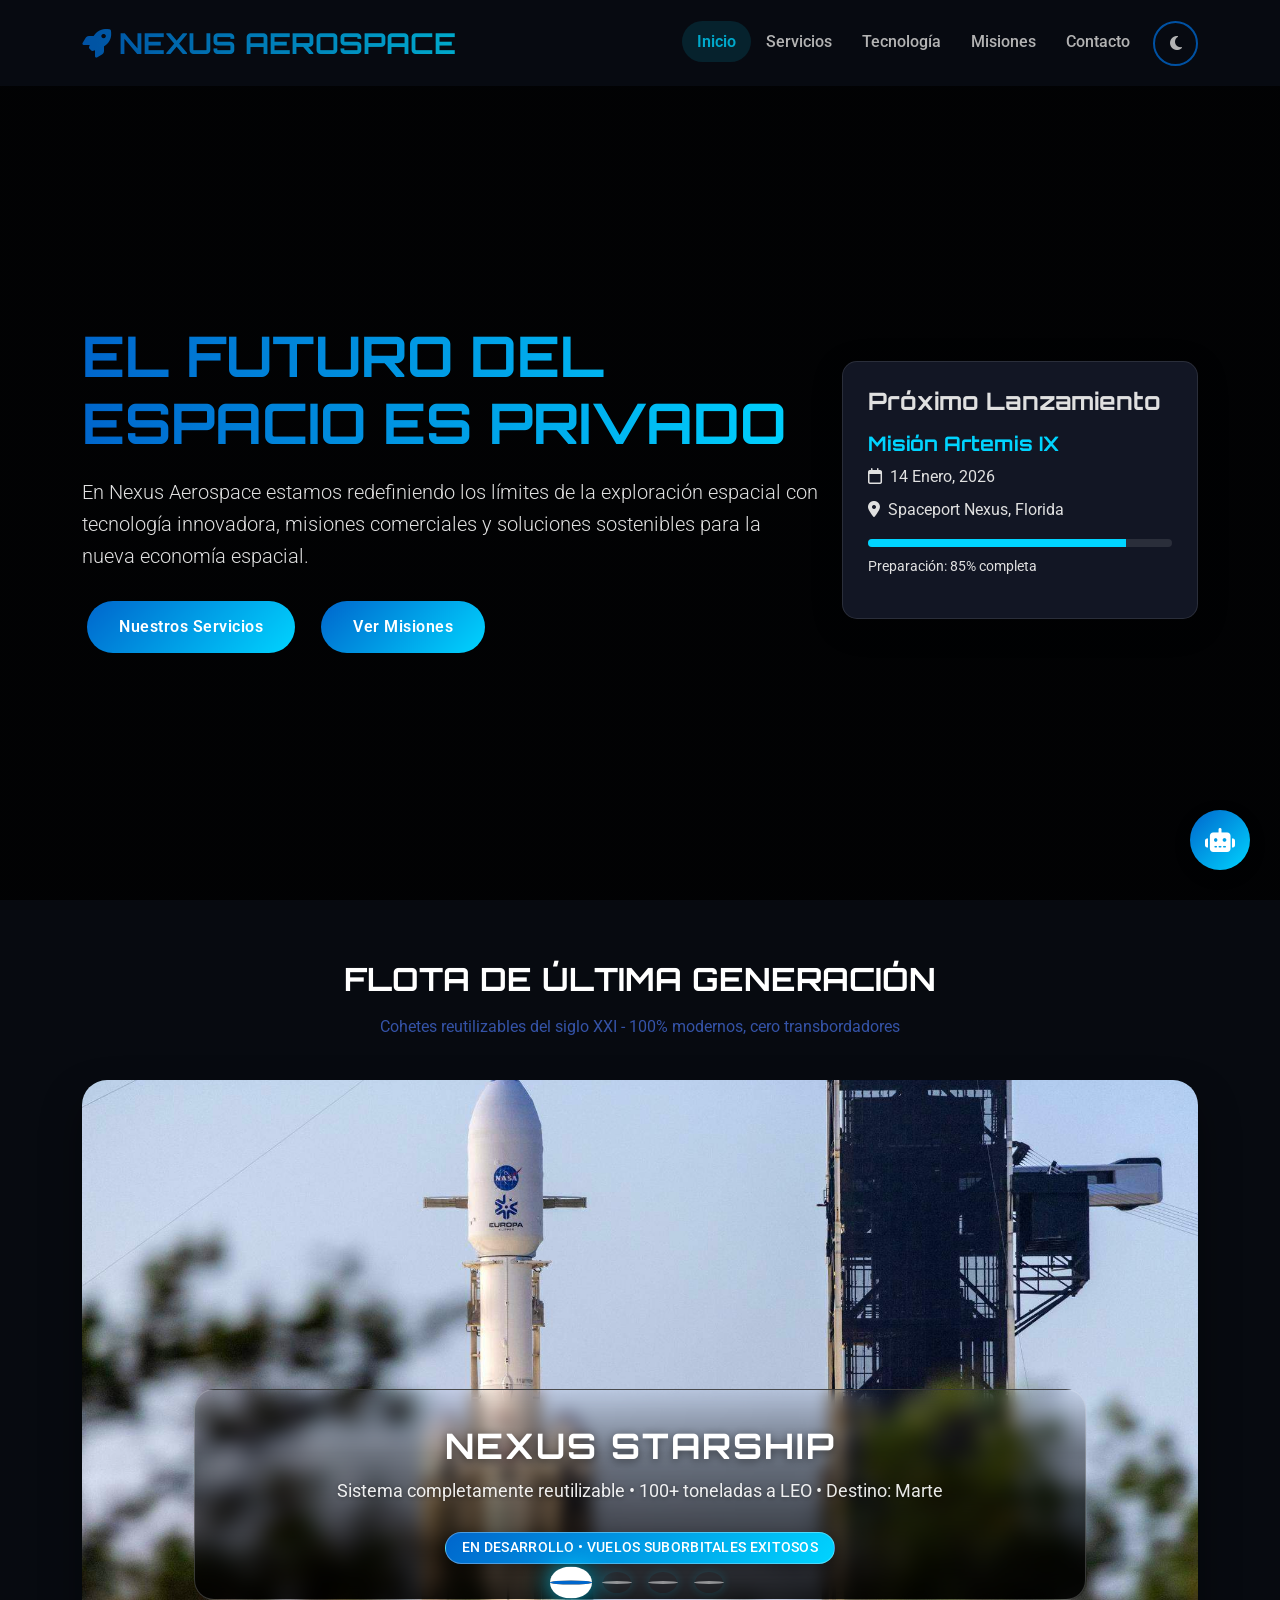
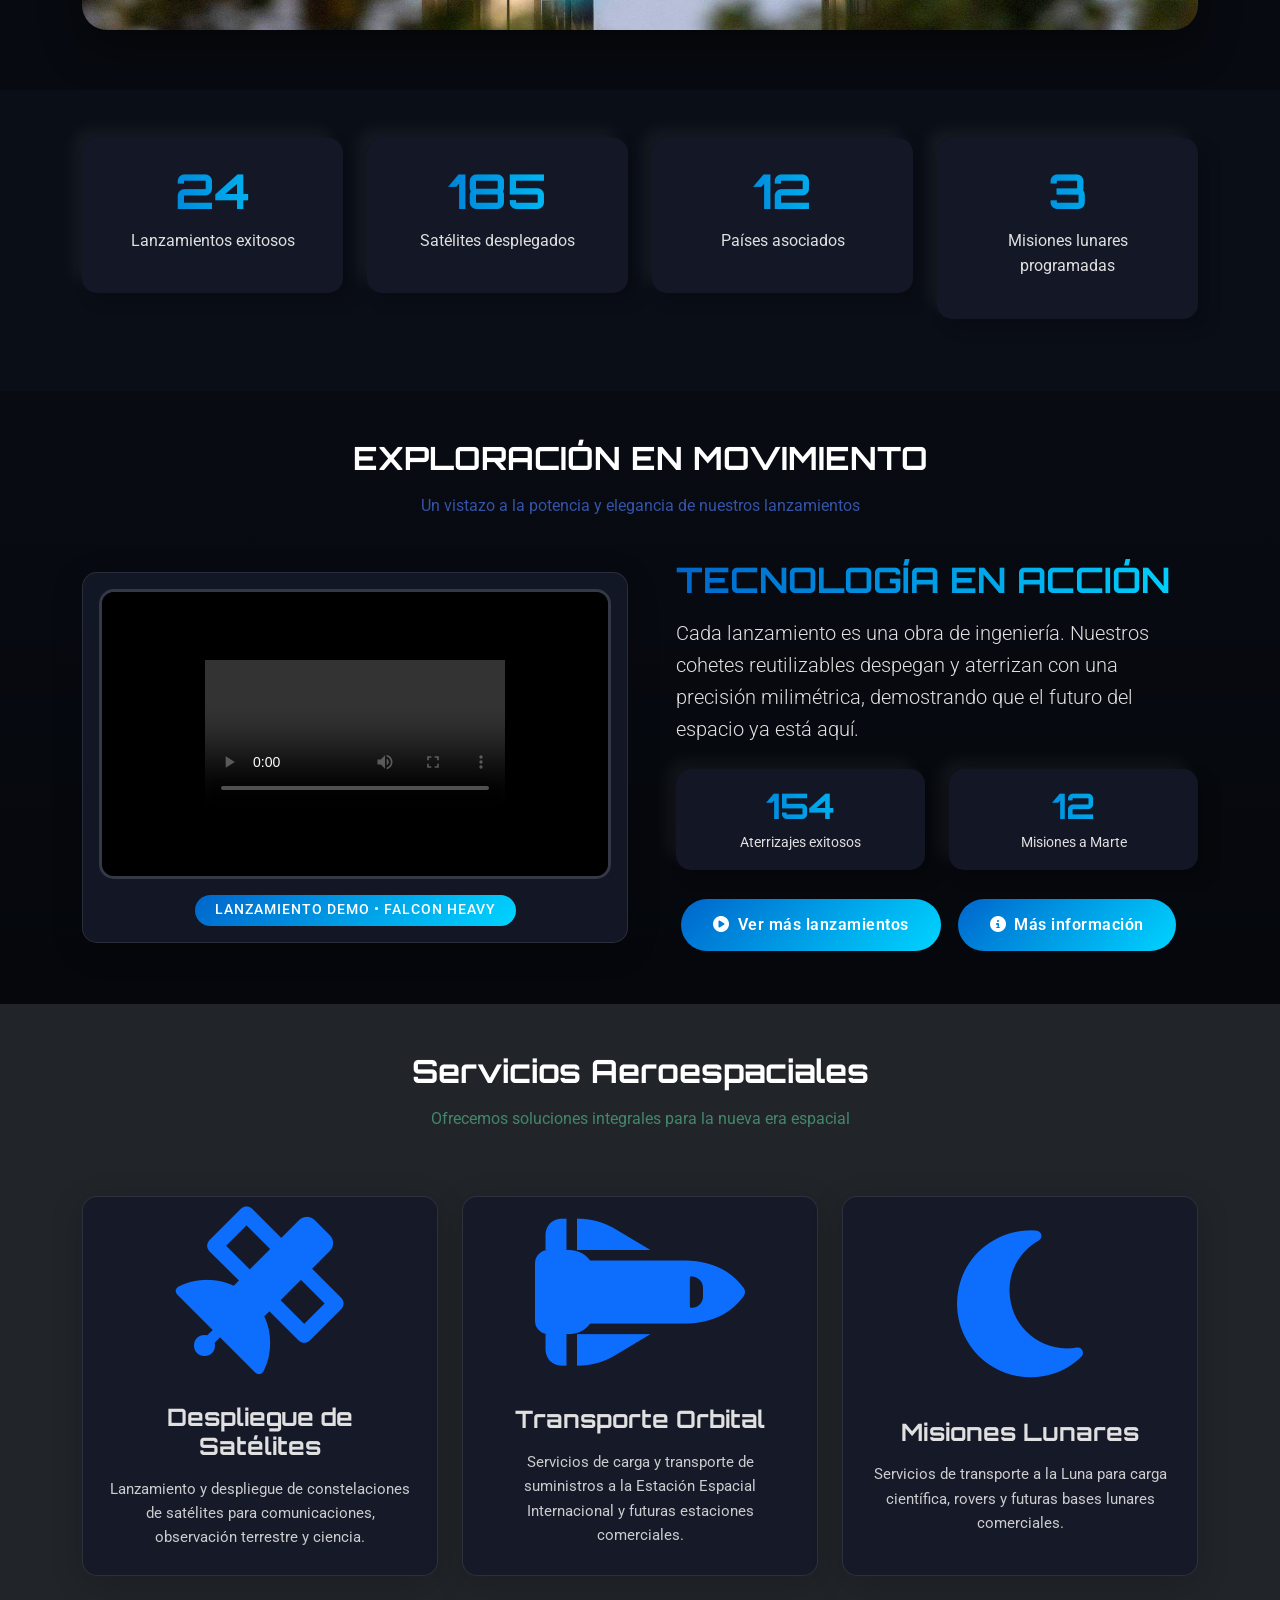
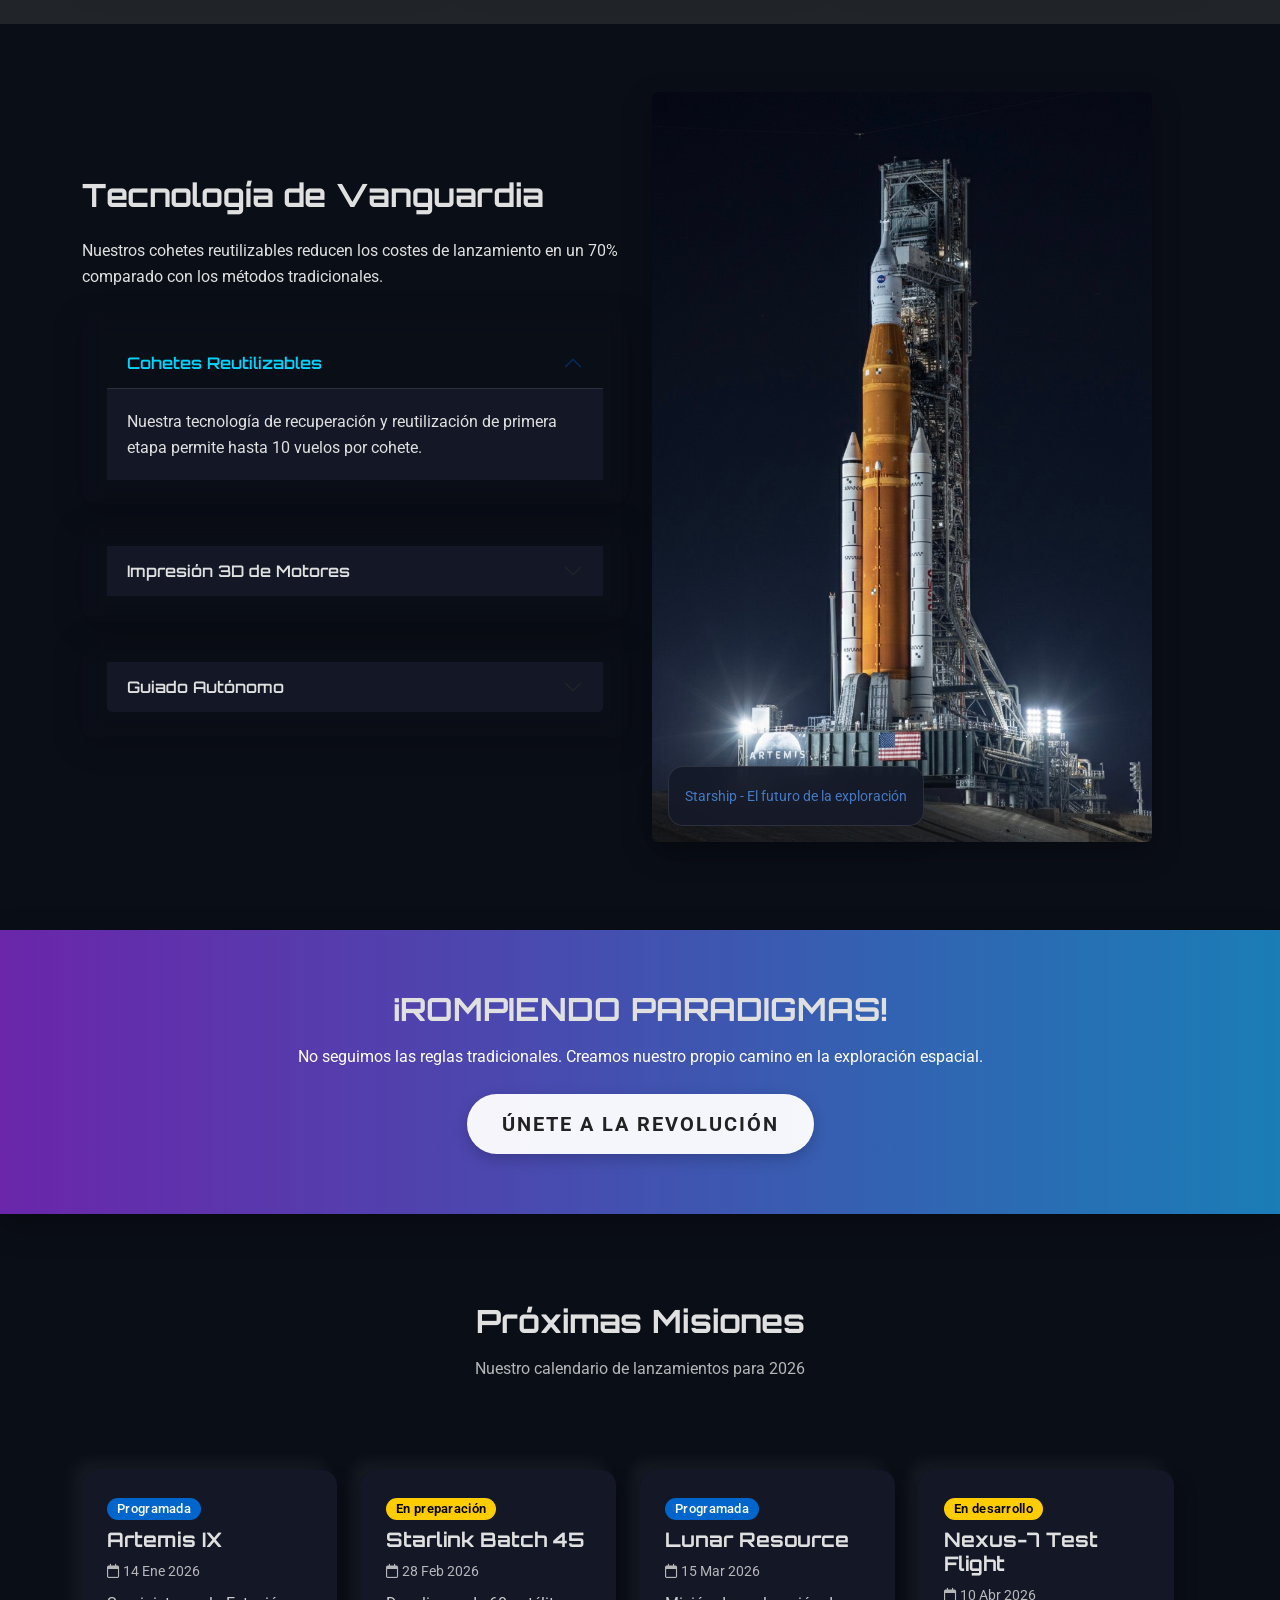
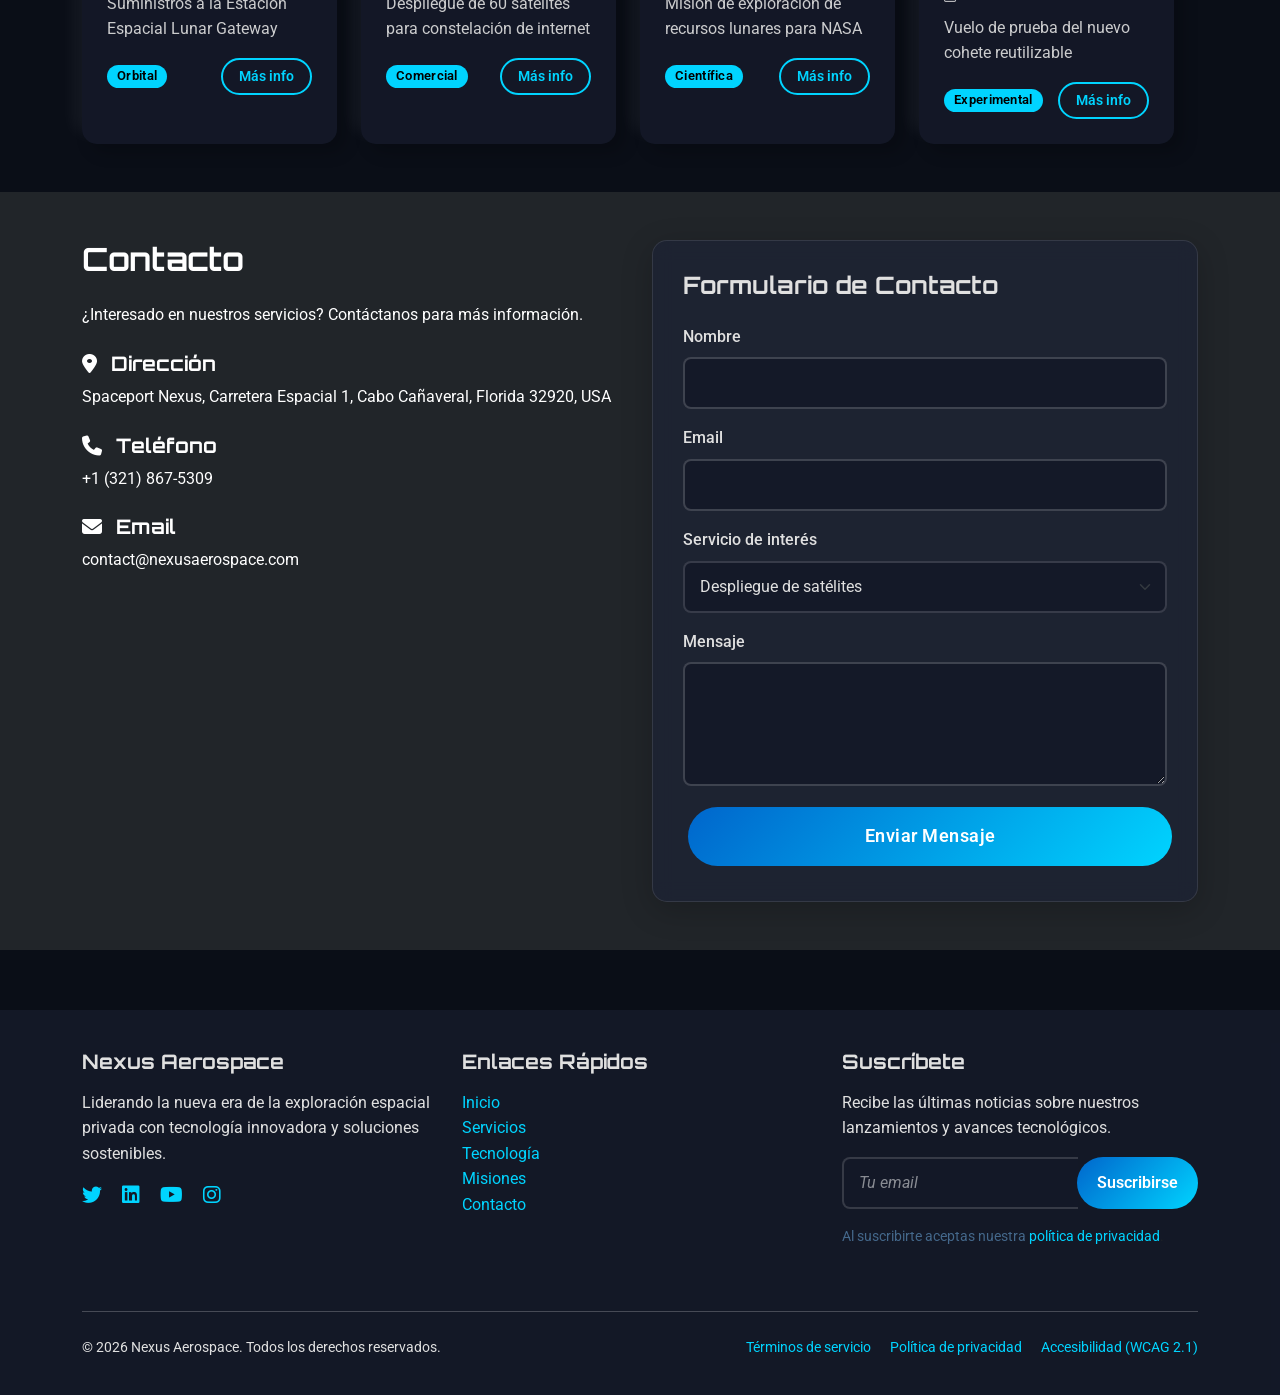
==== commit 27fb2104: "cartas 3d" ====
--- a/Homepage.html
+++ b/Homepage.html
@@ -660,15 +660,118 @@
             letter-spacing: 2px;
         }
 
-        /* Cards Hover Effects */
+        /* ===== TARJETAS 3D PARA SERVICIOS ===== */
+        .service-card-container {
+            perspective: 1500px;
+            height: 380px;
+            cursor: pointer;
+        }
+        
+        .service-card-3d {
+            position: relative;
+            width: 100%;
+            height: 100%;
+            text-align: center;
+            transition: transform 0.8s;
+            transform-style: preserve-3d;
+            border-radius: 15px;
+        }
+        
+        .service-card-container:hover .service-card-3d {
+            transform: rotateY(180deg);
+        }
+        
+        .service-card-front, .service-card-back {
+            position: absolute;
+            width: 100%;
+            height: 100%;
+            backface-visibility: hidden;
+            border-radius: 15px;
+            overflow: hidden;
+            box-shadow: 0 8px 32px rgba(0, 0, 0, 0.2);
+            padding: 25px;
+            display: flex;
+            flex-direction: column;
+            justify-content: center;
+        }
+        
+        .service-card-front {
+            background: var(--card-bg);
+            backdrop-filter: blur(10px);
+            -webkit-backdrop-filter: blur(10px);
+            border: 1px solid rgba(255, 255, 255, 0.1);
+            color: var(--text-color);
+        }
+        
+        .service-card-front .icon-wrapper {
+            font-size: 3.5rem;
+            color: var(--secondary-color);
+            margin-bottom: 20px;
+        }
+        
+        .service-card-front h4 {
+            margin-bottom: 15px;
+            font-size: 1.5rem;
+        }
+        
+        .service-card-front p {
+            font-size: 0.95rem;
+            opacity: 0.9;
+        }
+        
+        .service-card-back {
+            background: linear-gradient(135deg, var(--primary-color), var(--secondary-color));
+            transform: rotateY(180deg);
+            color: white;
+            text-align: left;
+        }
+        
+        .service-card-back h5 {
+            font-size: 1.3rem;
+            margin-bottom: 20px;
+            color: white;
+            border-bottom: 2px solid rgba(255, 255, 255, 0.3);
+            padding-bottom: 10px;
+        }
+        
+        .service-card-back ul {
+            list-style: none;
+            padding: 0;
+            margin-bottom: 20px;
+        }
+        
+        .service-card-back ul li {
+            margin-bottom: 12px;
+            font-size: 0.9rem;
+            display: flex;
+            align-items: center;
+        }
+        
+        .service-card-back ul li i {
+            margin-right: 10px;
+            font-size: 0.8rem;
+            color: rgba(255, 255, 255, 0.9);
+        }
+        
+        .service-card-back .btn-sm {
+            background: rgba(255, 255, 255, 0.2);
+            border: 2px solid white;
+            color: white;
+            border-radius: 50px;
+            padding: 8px 20px;
+            font-weight: 600;
+            transition: 0.3s;
+            width: fit-content;
+        }
+        
+        .service-card-back .btn-sm:hover {
+            background: white;
+            color: var(--primary-color);
+        }
+        
+        /* Cards Hover Effects - eliminados los anteriores y reemplazados por 3D */
         .service-card {
-            transition: transform 0.4s, box-shadow 0.4s;
-            height: 100%;
-        }
-        
-        .service-card:hover {
-            transform: translateY(-10px);
-            box-shadow: 0 15px 30px rgba(0, 0, 0, 0.3);
+            display: none; /* Ocultamos las cards antiguas */
         }
         
         /* Navbar */
@@ -1036,6 +1139,11 @@
                 bottom: 80px;
                 right: 15px;
             }
+            
+            .service-card-container {
+                height: 350px;
+                margin-bottom: 30px;
+            }
         }
         
         @media (max-width: 576px) {
@@ -1069,6 +1177,10 @@
                 width: 280px;
                 bottom: 70px;
                 right: 10px;
+            }
+            
+            .service-card-container {
+                height: 320px;
             }
         }
         
@@ -1709,7 +1821,7 @@
     </section>
     <!-- ===== FIN DE NUEVA SECCIÓN DE VIDEO ANIMADO ===== -->
     
-    <!-- Services Section -->
+    <!-- Services Section - MODIFICADA CON TARJETAS 3D -->
     <section class="py-5 bg-dark" id="services">
         <div class="container">
             <div class="row mb-5">
@@ -1721,47 +1833,77 @@
             
             <div class="row g-4">
                 <div class="col-md-4">
-                    <div class="glass-card service-card h-100">
-                        <div class="icon-wrapper mb-4 text-primary">
-                            <i class="fas fa-satellite fa-3x"></i>
+                    <div class="service-card-container">
+                        <div class="service-card-3d">
+                            <div class="service-card-front">
+                                <div class="icon-wrapper mb-4 text-primary">
+                                    <i class="fas fa-satellite fa-3x"></i>
+                                </div>
+                                <h4 class="mb-3">Despliegue de Satélites</h4>
+                                <p>Lanzamiento y despliegue de constelaciones de satélites para comunicaciones, observación terrestre y ciencia.</p>
+                            </div>
+                            <div class="service-card-back">
+                                <h5>CARACTERÍSTICAS</h5>
+                                <ul>
+                                    <li><i class="fas fa-check-circle"></i> Órbitas LEO, MEO y GEO</li>
+                                    <li><i class="fas fa-check-circle"></i> Costes reducidos en 40%</li>
+                                    <li><i class="fas fa-check-circle"></i> Plazos de lanzamiento flexibles</li>
+                                    <li><i class="fas fa-check-circle"></i> Integración personalizada</li>
+                                    <li><i class="fas fa-check-circle"></i> Seguimiento 24/7</li>
+                                </ul>
+                                <button class="btn-sm">MÁS INFO <i class="fas fa-arrow-right ms-2"></i></button>
+                            </div>
                         </div>
-                        <h4 class="mb-3">Despliegue de Satélites</h4>
-                        <p>Lanzamiento y despliegue de constelaciones de satélites para comunicaciones, observación terrestre y ciencia.</p>
-                        <ul class="mt-3">
-                            <li>Órbitas LEO, MEO y GEO</li>
-                            <li>Costes reducidos en 40%</li>
-                            <li>Plazos de lanzamiento flexibles</li>
-                        </ul>
                     </div>
                 </div>
                 
                 <div class="col-md-4">
-                    <div class="glass-card service-card h-100">
-                        <div class="icon-wrapper mb-4 text-primary">
-                            <i class="fas fa-space-shuttle fa-3x"></i>
+                    <div class="service-card-container">
+                        <div class="service-card-3d">
+                            <div class="service-card-front">
+                                <div class="icon-wrapper mb-4 text-primary">
+                                    <i class="fas fa-space-shuttle fa-3x"></i>
+                                </div>
+                                <h4 class="mb-3">Transporte Orbital</h4>
+                                <p>Servicios de carga y transporte de suministros a la Estación Espacial Internacional y futuras estaciones comerciales.</p>
+                            </div>
+                            <div class="service-card-back">
+                                <h5>CARACTERÍSTICAS</h5>
+                                <ul>
+                                    <li><i class="fas fa-check-circle"></i> Capacidad de carga: 6,000 kg</li>
+                                    <li><i class="fas fa-check-circle"></i> Vehículos reutilizables</li>
+                                    <li><i class="fas fa-check-circle"></i> Docking automático</li>
+                                    <li><i class="fas fa-check-circle"></i> Entregas mensuales</li>
+                                    <li><i class="fas fa-check-circle"></i> Carga presurizada</li>
+                                </ul>
+                                <button class="btn-sm">MÁS INFO <i class="fas fa-arrow-right ms-2"></i></button>
+                            </div>
                         </div>
-                        <h4 class="mb-3">Transporte Orbital</h4>
-                        <p>Servicios de carga y transporte de suministros a la Estación Espacial Internacional y futuras estaciones comerciales.</p>
-                        <ul class="mt-3">
-                            <li>Capacidad de carga: 6,000 kg</li>
-                            <li>Vehículos reutilizables</li>
-                            <li>Docking automático</li>
-                        </ul>
                     </div>
                 </div>
                 
                 <div class="col-md-4">
-                    <div class="glass-card service-card h-100">
-                        <div class="icon-wrapper mb-4 text-primary">
-                            <i class="fas fa-moon fa-3x"></i>
+                    <div class="service-card-container">
+                        <div class="service-card-3d">
+                            <div class="service-card-front">
+                                <div class="icon-wrapper mb-4 text-primary">
+                                    <i class="fas fa-moon fa-3x"></i>
+                                </div>
+                                <h4 class="mb-3">Misiones Lunares</h4>
+                                <p>Servicios de transporte a la Luna para carga científica, rovers y futuras bases lunares comerciales.</p>
+                            </div>
+                            <div class="service-card-back">
+                                <h5>CARACTERÍSTICAS</h5>
+                                <ul>
+                                    <li><i class="fas fa-check-circle"></i> Alunizaje de precisión</li>
+                                    <li><i class="fas fa-check-circle"></i> Capacidad para 500 kg</li>
+                                    <li><i class="fas fa-check-circle"></i> Retorno de muestras lunares</li>
+                                    <li><i class="fas fa-check-circle"></i> Rovers incluidos</li>
+                                    <li><i class="fas fa-check-circle"></i> Comunicación en tiempo real</li>
+                                </ul>
+                                <button class="btn-sm">MÁS INFO <i class="fas fa-arrow-right ms-2"></i></button>
+                            </div>
                         </div>
-                        <h4 class="mb-3">Misiones Lunares</h4>
-                        <p>Servicios de transporte a la Luna para carga científica, rovers y futuras bases lunares comerciales.</p>
-                        <ul class="mt-3">
-                            <li>Alunizaje de precisión</li>
-                            <li>Capacidad para 500 kg</li>
-                            <li>Retorno de muestras lunares</li>
-                        </ul>
                     </div>
                 </div>
             </div>
@@ -2195,8 +2337,8 @@
                 });
             }, observerOptions);
             
-            // Aplicar a las cards de servicios
-            document.querySelectorAll('.service-card').forEach(card => {
+            // Aplicar a las cards de servicios 3D
+            document.querySelectorAll('.service-card-container').forEach(card => {
                 card.style.opacity = '0';
                 card.style.transform = 'translateY(20px)';
                 card.style.transition = 'opacity 0.5s ease, transform 0.5s ease';
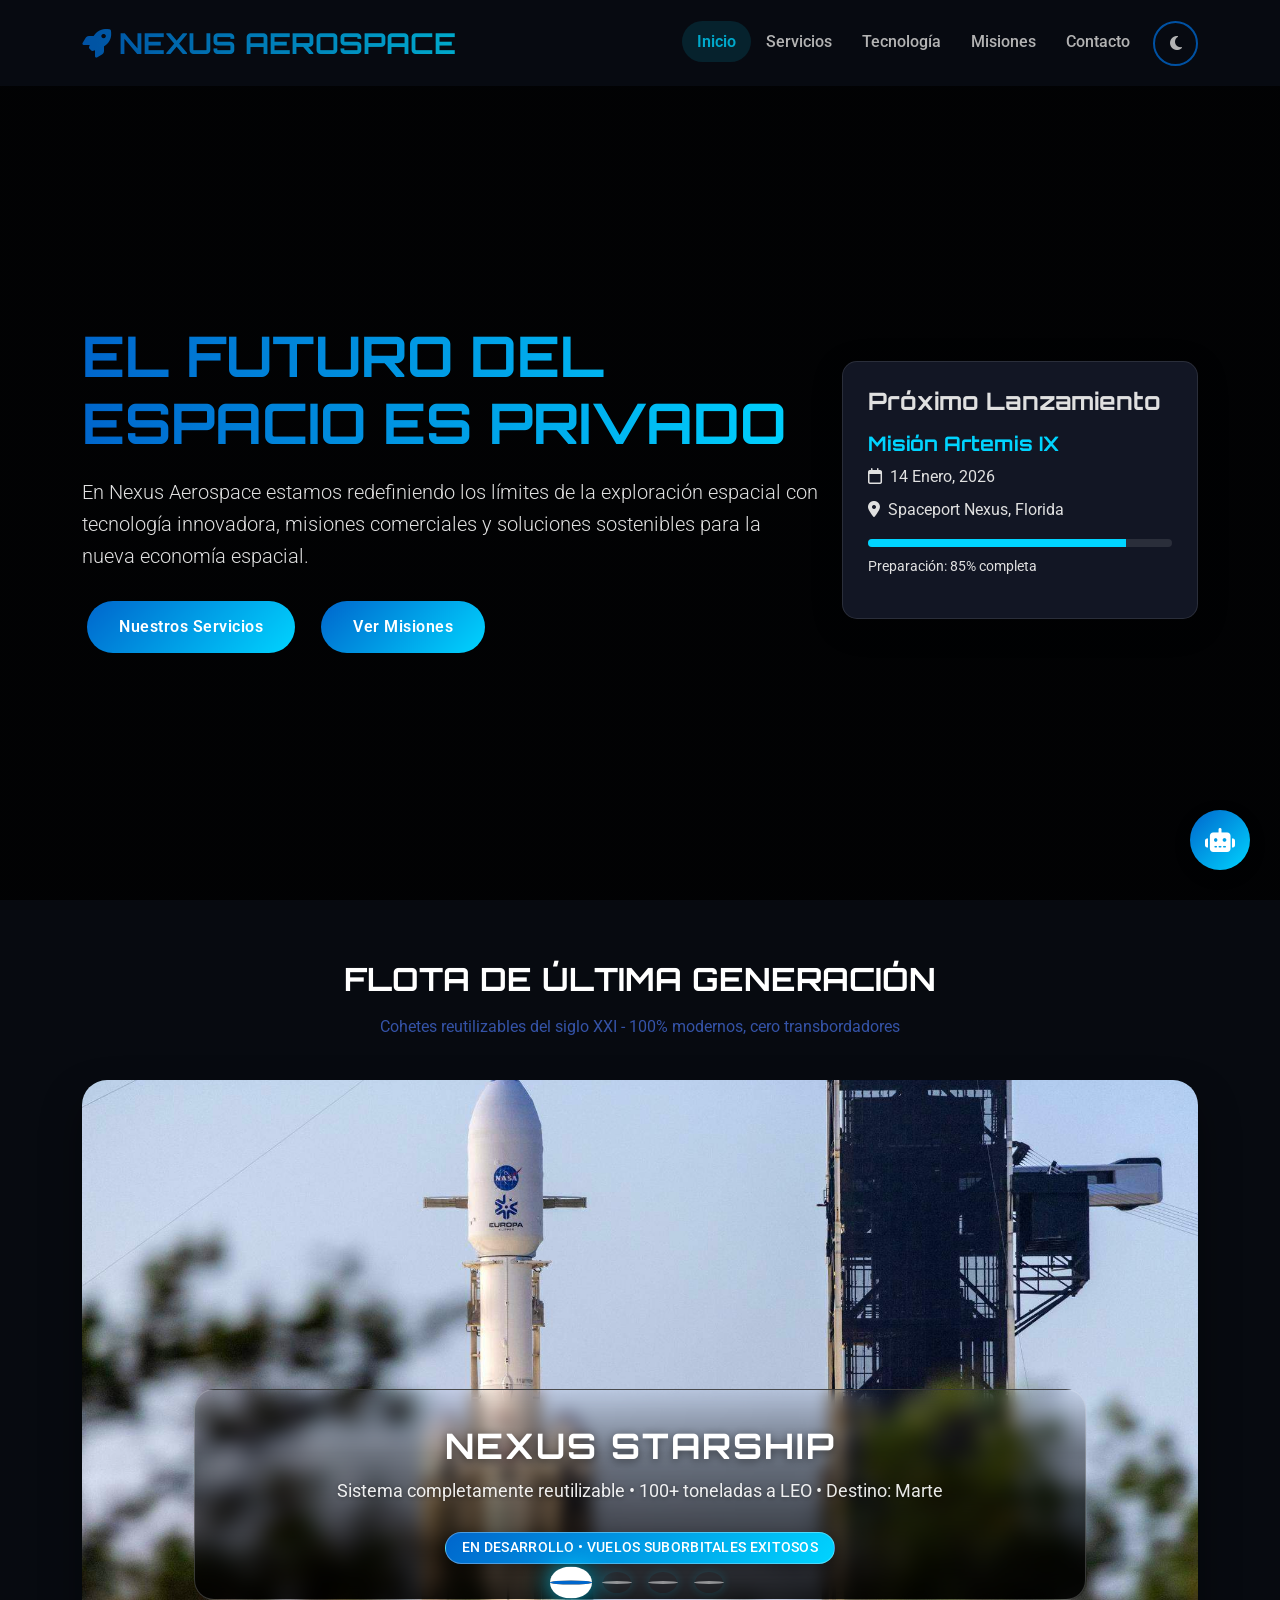
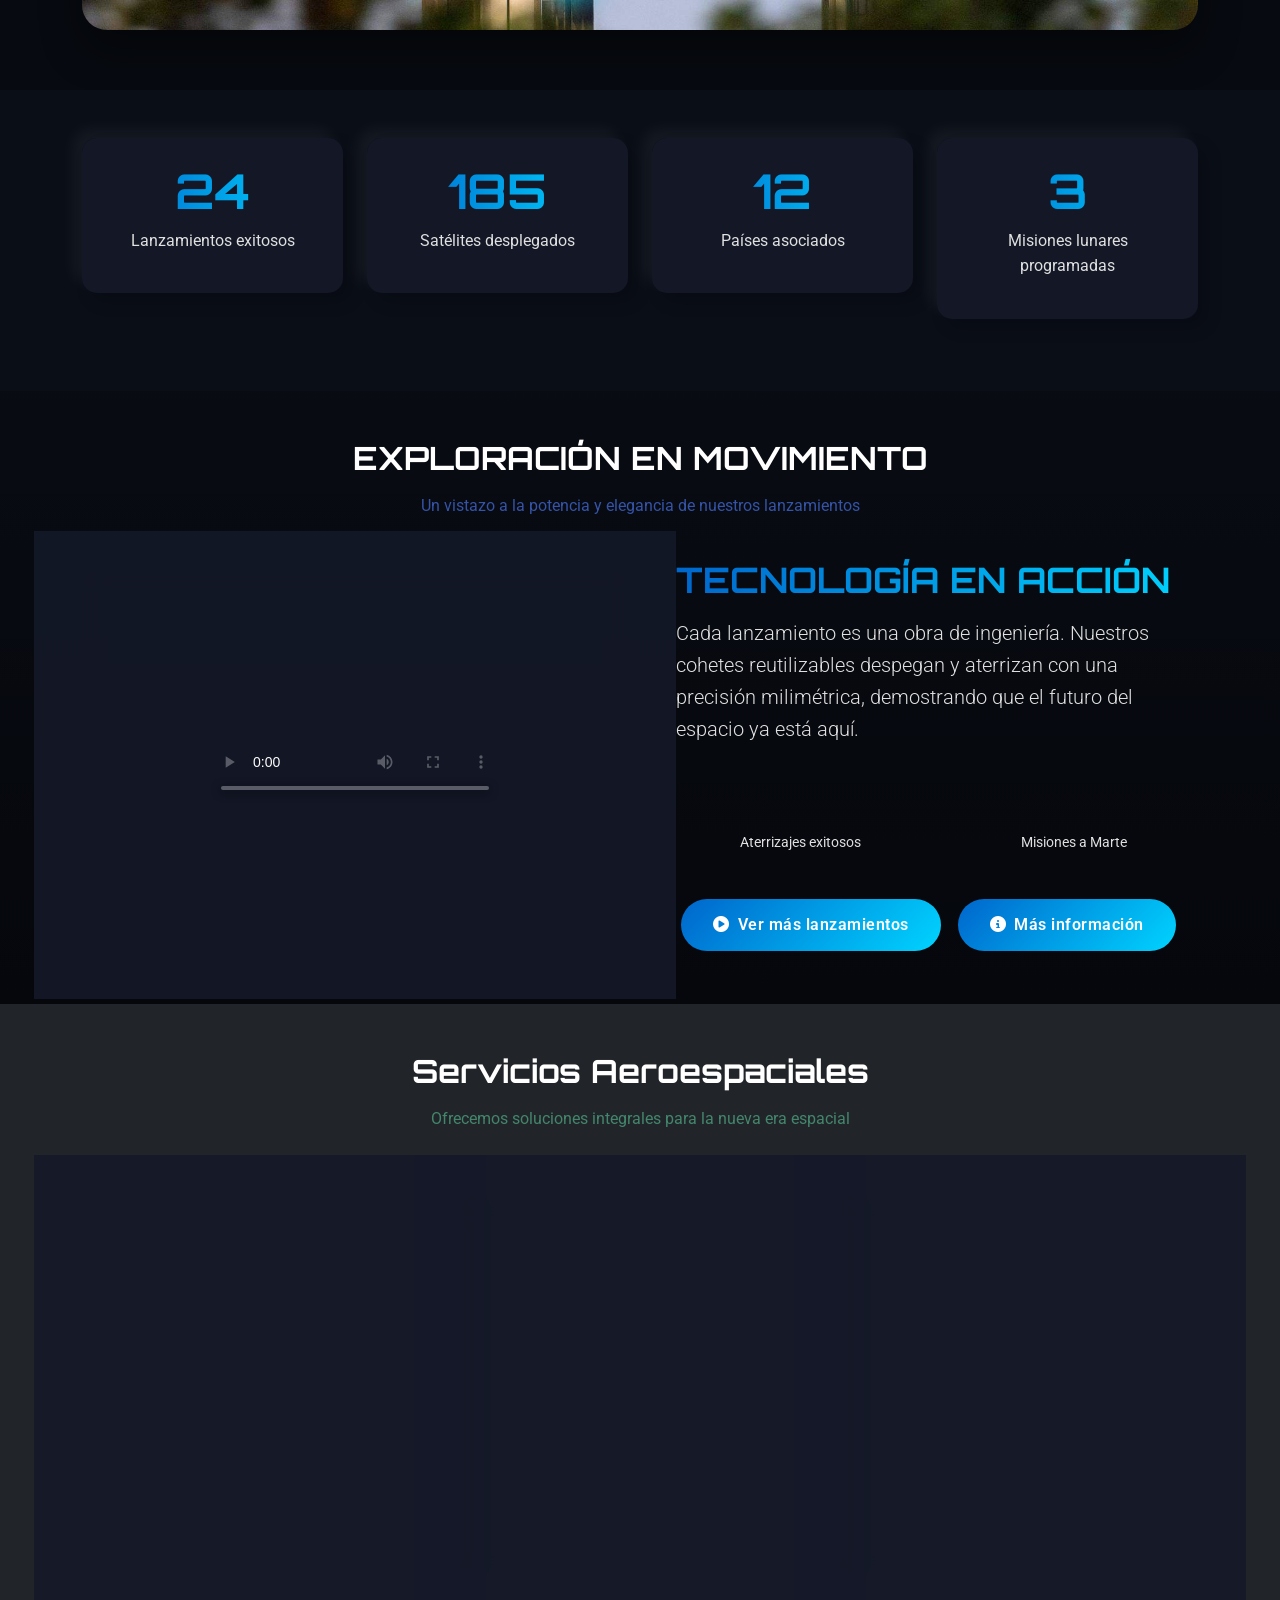
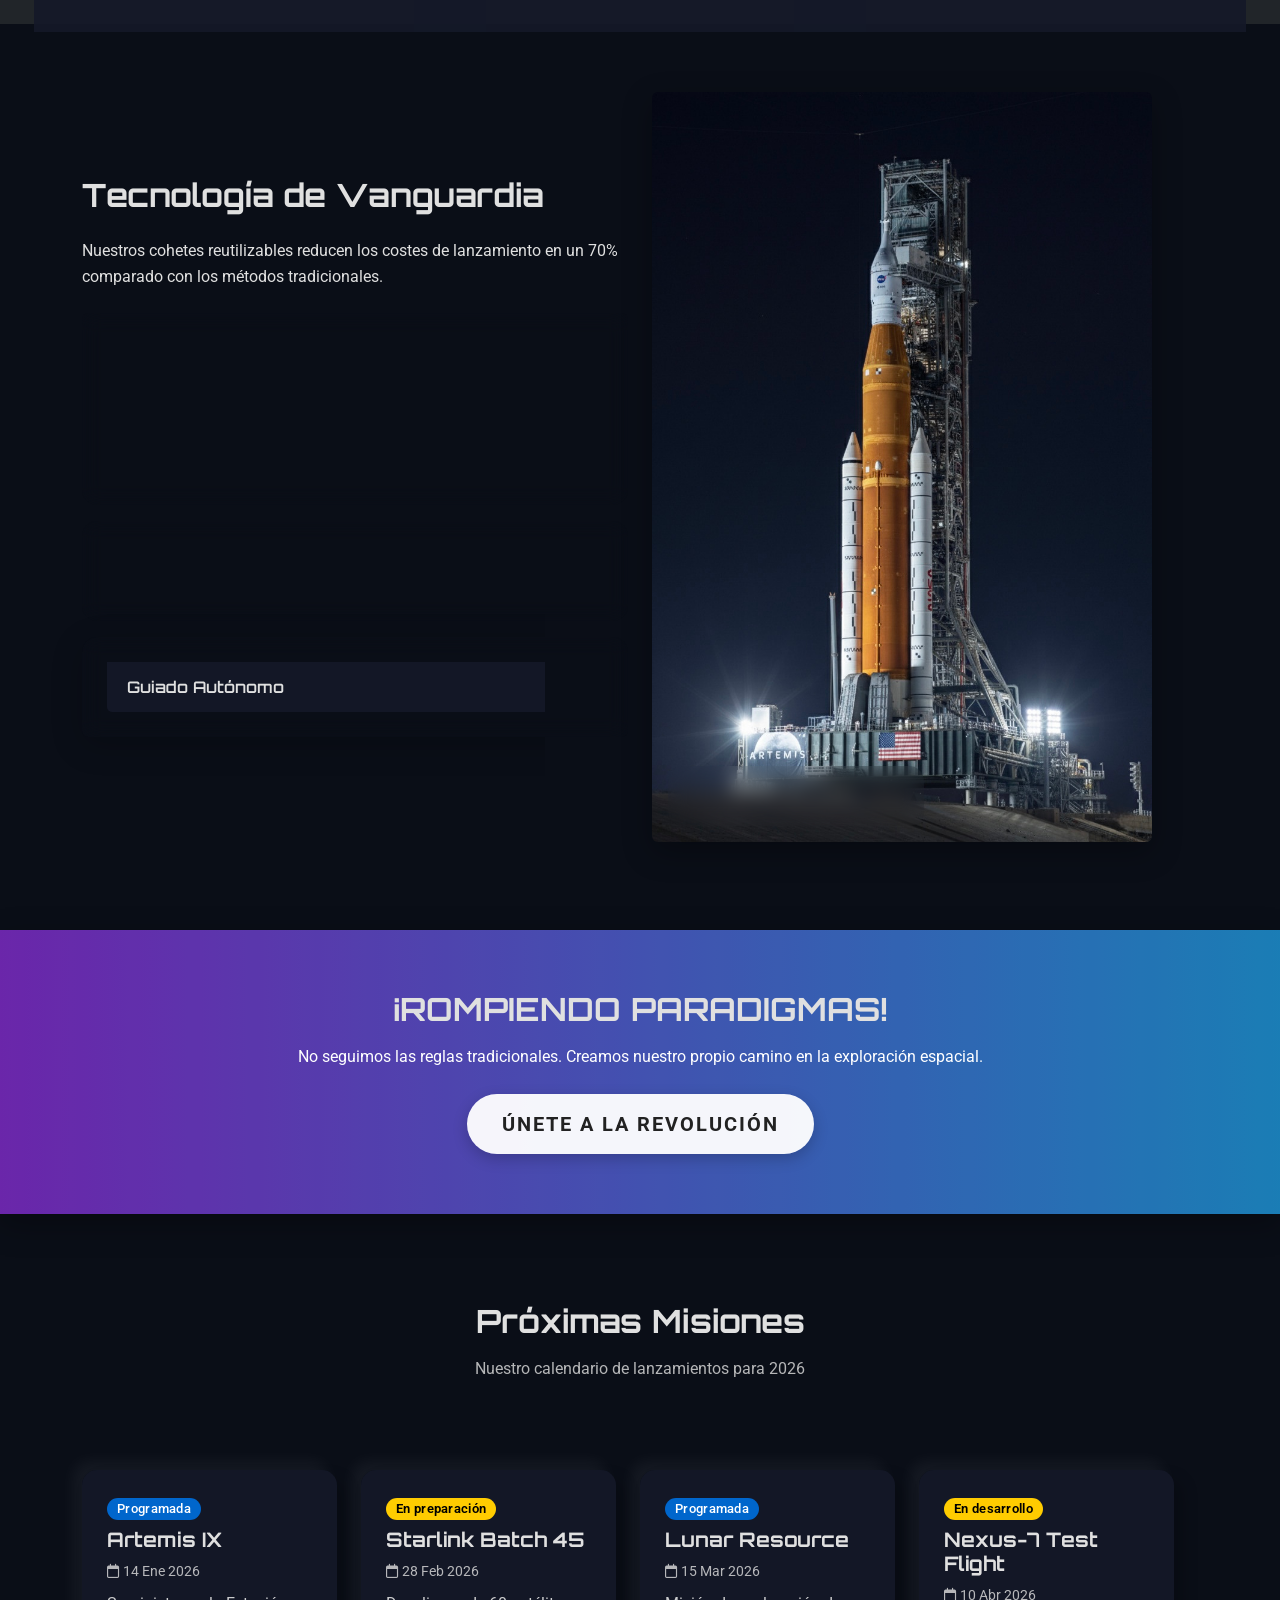
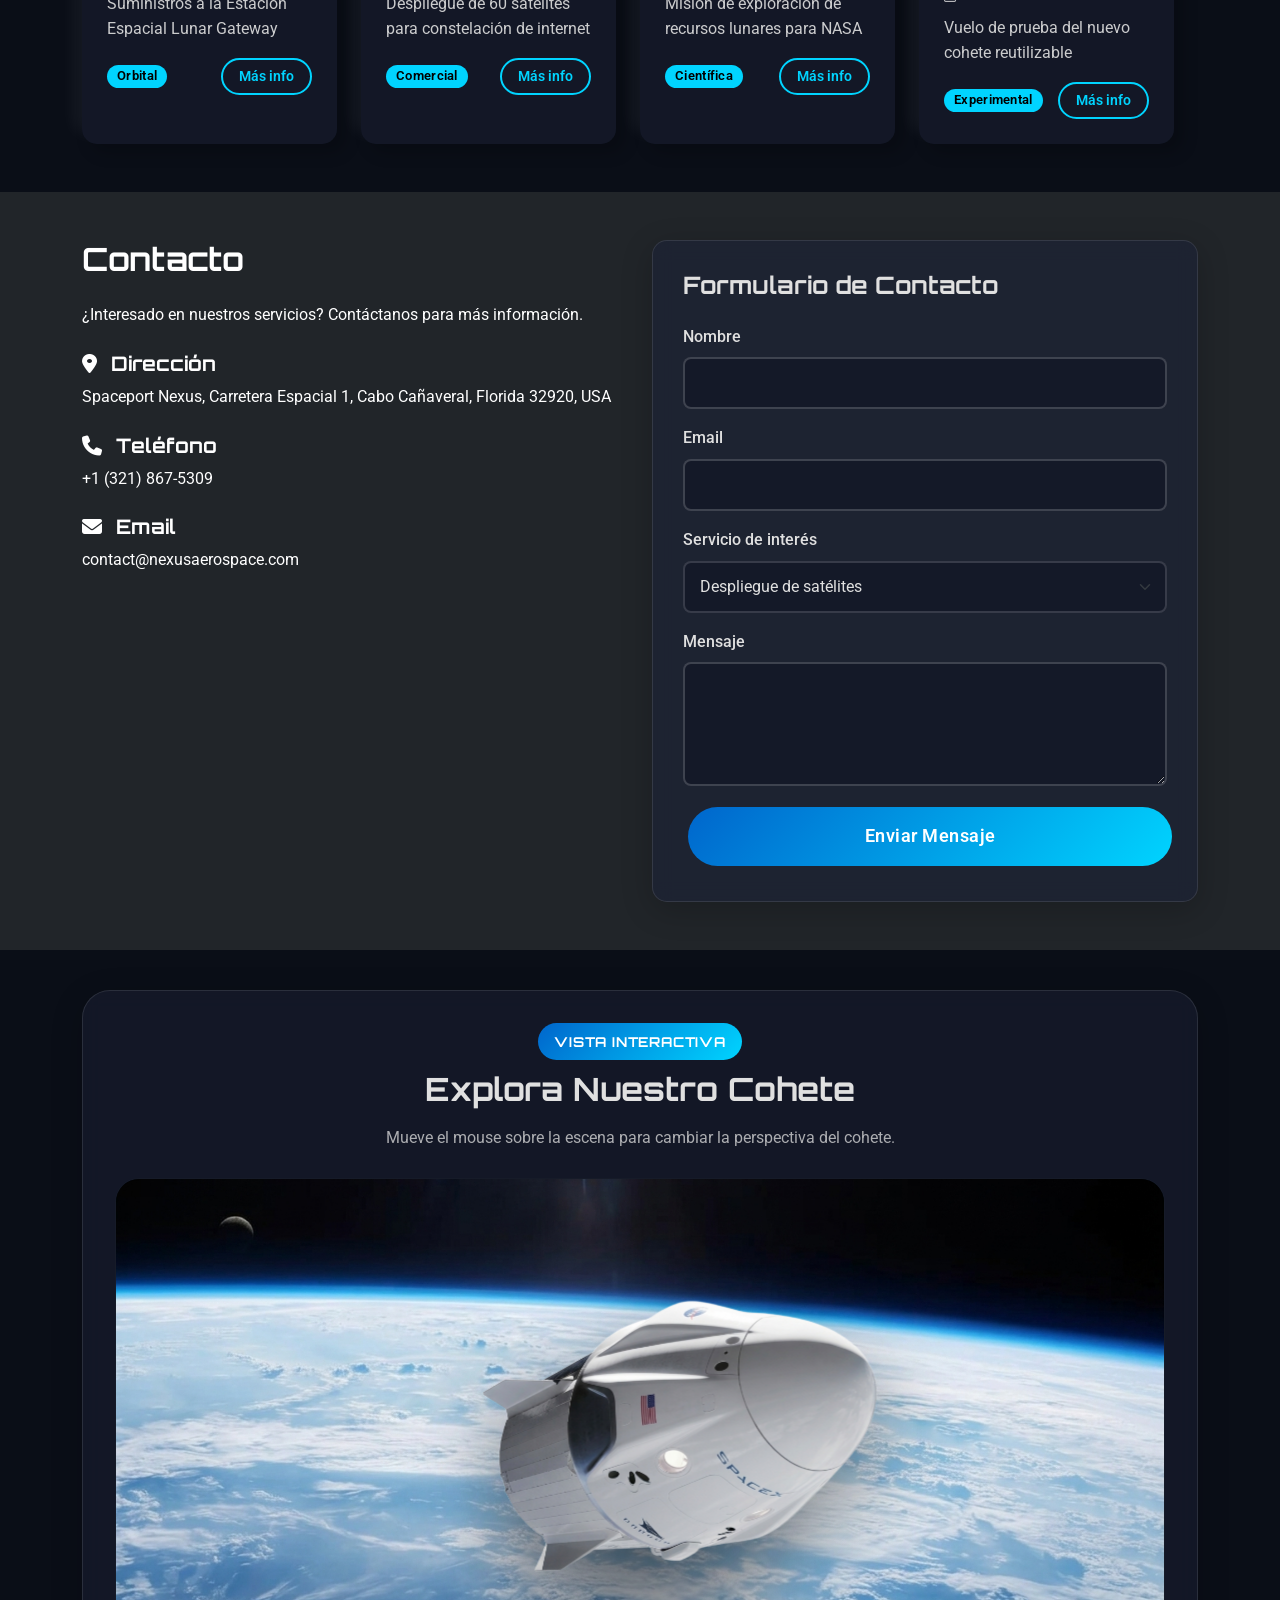
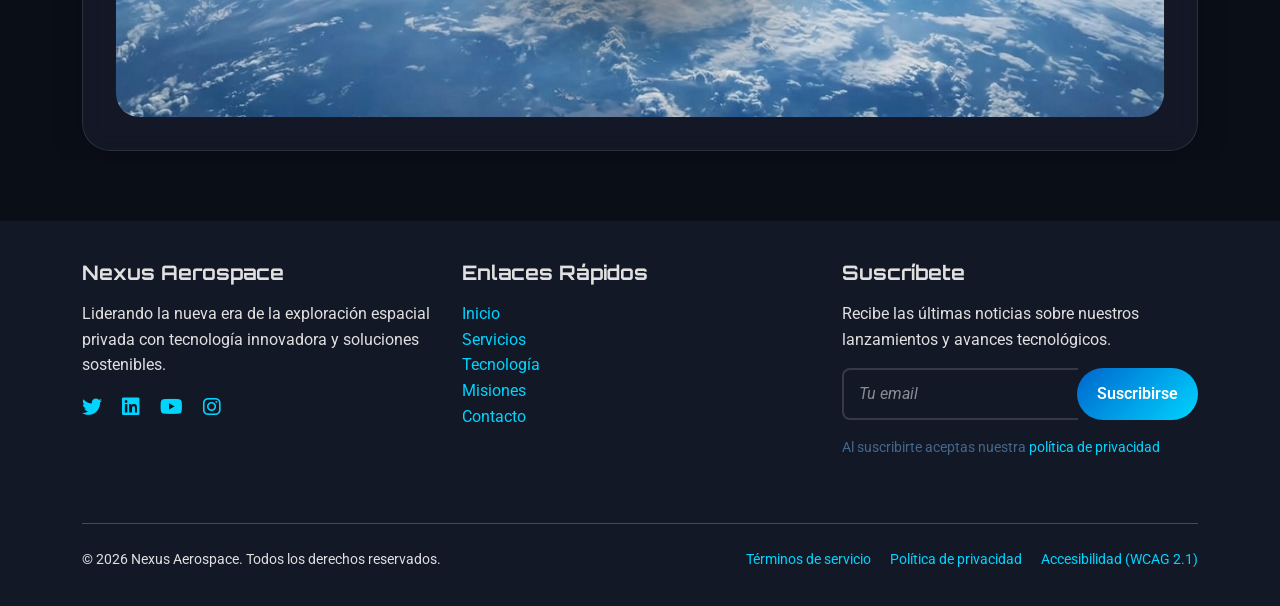
==== commit ac009676: "Add files via upload" ====
--- a/Homepage.html
+++ b/Homepage.html
@@ -91,7 +91,7 @@
         .hero-section {
             min-height: 100vh;
             background: linear-gradient(rgba(0, 0, 0, 0.85), rgba(0, 0, 0, 0.85)), 
-                        url('https://images.unsplash.com/photo-1446776653964-20c1d3a81b06?ixlib=rb-4.0.3&ixid=M3wxMjA3fDB8MHxwaG90by1wYWdlfHx8fGVufDB8fHx8fA%3D%3D&auto=format&fit=crop&w=1771&q=80');
+                        url('https://images.unsplash.com/photo-1708738793054-32b71e3fc822?q=80&w=1740&auto=format&fit=crop&ixlib=rb-4.1.0&ixid=M3wxMjA3fDB8MHxwaG90by1wYWdlfHx8fGVufDB8fHx8fA%3D%3D');
             background-size: cover;
             background-position: center;
             background-attachment: fixed;
@@ -1370,7 +1370,7 @@
         }
         
         .text-muted {
-            color: white;
+            color: rgb(78, 78, 78);
         }
         
         .glass-card.text-muted {
@@ -1577,6 +1577,207 @@
             background-color: var(--primary-color);
             transition: width 1s ease-in-out;
         }
+       /* ===== SECCIÓN INTERACTIVA DEL COHETE EN CAPAS ===== */
+.rocket-mouse-section {
+    padding: 40px 0 10px;
+    position: relative;
+    overflow: hidden;
+}
+
+.rocket-mouse-card {
+    position: relative;
+    overflow: hidden;
+    padding: 32px;
+    border-radius: 28px;
+}
+
+.rocket-mouse-copy {
+    margin-bottom: 28px;
+    position: relative;
+    z-index: 4;
+}
+
+.rocket-kicker {
+    display: inline-block;
+    margin-bottom: 10px;
+    padding: 8px 16px;
+    border-radius: 999px;
+    background: linear-gradient(135deg, var(--primary-color), var(--secondary-color));
+    color: #fff;
+    font-size: 0.85rem;
+    font-weight: 700;
+    letter-spacing: 0.06em;
+    text-transform: uppercase;
+    font-family: 'Orbitron', sans-serif;
+}
+
+.rocket-mouse-scene {
+    --mx: 0;
+    --my: 0;
+    position: relative;
+    min-height: 540px;
+    border-radius: 24px;
+    overflow: hidden;
+    perspective: 1400px;
+    isolation: isolate;
+    background: #020816;
+    border: 1px solid rgba(255,255,255,0.08);
+}
+
+.rocket-scene-bg {
+    position: absolute;
+    inset: 0;
+    width: 100%;
+    height: 100%;
+    object-fit: cover;
+    object-position: center center;
+    z-index: 1;
+    pointer-events: none;
+    user-select: none;
+}
+
+.rocket-mouse-glow {
+    position: absolute;
+    left: 50%;
+    top: 52%;
+    width: 360px;
+    height: 360px;
+    border-radius: 50%;
+    background: radial-gradient(circle, rgba(120, 180, 255, 0.22), transparent 68%);
+    transform:
+        translate(-50%, -50%)
+        translate3d(
+            calc(var(--mx) * 12px),
+            calc(var(--my) * 12px),
+            0
+        );
+    filter: blur(22px);
+    z-index: 2;
+    pointer-events: none;
+    transition: transform 0.16s ease-out;
+}
+
+.rocket-ship-wrap {
+    position: absolute;
+    inset: 0;
+    z-index: 3;
+    display: flex;
+    align-items: center;
+    justify-content: center;
+    pointer-events: none;
+}
+
+.rocket-ship-wrap::before {
+    content: '';
+    position: absolute;
+    width: 440px;
+    height: 180px;
+    border-radius: 50%;
+    background: radial-gradient(circle, rgba(0, 0, 0, 0.35), transparent 70%);
+    transform:
+        translate3d(
+            calc(var(--mx) * 10px),
+            calc(var(--my) * 10px + 110px),
+            0
+        )
+        scale(1.1);
+    filter: blur(18px);
+    z-index: 0;
+    transition: transform 0.16s ease-out;
+}
+
+.rocket-mouse-image {
+    position: relative;
+    z-index: 1;
+    width: min(74%, 760px);
+    max-height: 430px;
+    object-fit: contain;
+    display: block;
+    pointer-events: none;
+    user-select: none;
+    filter: drop-shadow(0 28px 45px rgba(0, 0, 0, 0.45));
+    transform:
+        translate3d(
+            calc(var(--mx) * 28px),
+            calc(var(--my) * 18px),
+            0
+        )
+        rotateY(calc(var(--mx) * 22deg))
+        rotateX(calc(var(--my) * -14deg))
+        rotateZ(calc(var(--mx) * 3deg))
+        scale(1.02);
+    transform-style: preserve-3d;
+    transform-origin: center center;
+    will-change: transform;
+    transition: transform 0.16s ease-out;
+    animation: rocketIdleFloat 6s ease-in-out infinite;
+}
+
+@keyframes rocketIdleFloat {
+    0%, 100% {
+        margin-top: 0;
+    }
+    50% {
+        margin-top: -10px;
+    }
+}
+
+@media (max-width: 991.98px) {
+    .rocket-mouse-scene {
+        min-height: 400px;
+    }
+
+    .rocket-mouse-image {
+        width: min(86%, 620px);
+        max-height: 320px;
+        transform: none !important;
+    }
+
+    .rocket-mouse-glow,
+    .rocket-ship-wrap::before {
+        transform: translate(-50%, -50%) !important;
+    }
+}
+
+@media (max-width: 767.98px) {
+    .rocket-mouse-section {
+        padding: 24px 0 0;
+    }
+
+    .rocket-mouse-card {
+        padding: 20px;
+    }
+
+    .rocket-mouse-scene {
+        min-height: 280px;
+    }
+
+    .rocket-mouse-image {
+        width: 88%;
+        max-height: 220px;
+    }
+}
+/* ===== TEXTO DE LA SECCIÓN DEL COHETE ADAPTABLE AL TEMA ===== */
+.rocket-mouse-card {
+    background: var(--card-bg);
+    color: var(--text-color);
+}
+
+.rocket-mouse-copy h2,
+.rocket-mouse-copy .section-title {
+    color: var(--text-color) !important;
+}
+
+.rocket-mouse-copy p,
+.rocket-mouse-copy .text-muted {
+    color: var(--text-color) !important;
+    opacity: 0.75;
+}
+
+[data-theme="light"] .rocket-mouse-copy p,
+[data-theme="light"] .rocket-mouse-copy .text-muted {
+    opacity: 0.65;
+}
     </style>
     
 </head>
@@ -2068,6 +2269,39 @@
             </div>
         </div>
     </section>
+    <!-- ===== SECCIÓN INTERACTIVA DEL COHETE ===== -->
+<section class="rocket-mouse-section">
+    <div class="container">
+        <div class="rocket-mouse-card glass-card">
+            <div class="rocket-mouse-copy text-center">
+                <span class="rocket-kicker">Vista interactiva</span>
+                <h2 class="section-title mb-3">Explora Nuestro Cohete</h2>
+                <p class="text-muted mb-0">
+                    Mueve el mouse sobre la escena para cambiar la perspectiva del cohete.
+                </p>
+            </div>
+
+            <div class="rocket-mouse-scene" id="rocket-mouse-scene" aria-label="Escena interactiva del cohete">
+                <img
+                    src="./images/tierra.png"
+                    alt=""
+                    class="rocket-scene-bg"
+                >
+
+                <div class="rocket-mouse-glow"></div>
+
+                <div class="rocket-ship-wrap">
+                    <img
+                        src="./images/cohete.png"
+                        alt="Cohete de Nexus Aerospace"
+                        class="rocket-mouse-image"
+                        id="rocket-mouse-image"
+                    >
+                </div>
+            </div>
+        </div>
+    </div>
+</section>
     
     <!-- Footer -->
     <footer class="footer">
@@ -2242,7 +2476,66 @@
                 `;
                 missionsContainer.innerHTML += missionCard;
             });
-            
+// ===== EFECTO DE PERSPECTIVA DEL COHETE CON MOUSE =====
+const rocketMouseScene = document.getElementById('rocket-mouse-scene');
+
+if (
+    rocketMouseScene &&
+    window.matchMedia('(hover: hover) and (pointer: fine)').matches &&
+    !window.matchMedia('(prefers-reduced-motion: reduce)').matches
+) {
+    let currentX = 0;
+    let currentY = 0;
+    let targetX = 0;
+    let targetY = 0;
+    let rafId = null;
+
+    const clamp = (value, min, max) => Math.min(Math.max(value, min), max);
+
+    const animateRocketScene = () => {
+        currentX += (targetX - currentX) * 0.06;
+        currentY += (targetY - currentY) * 0.06;
+
+        rocketMouseScene.style.setProperty('--mx', currentX.toFixed(4));
+        rocketMouseScene.style.setProperty('--my', currentY.toFixed(4));
+
+        const stillMoving =
+            Math.abs(targetX - currentX) > 0.001 ||
+            Math.abs(targetY - currentY) > 0.001;
+
+        if (stillMoving) {
+            rafId = requestAnimationFrame(animateRocketScene);
+        } else {
+            rafId = null;
+        }
+    };
+
+    const handlePointerMove = (event) => {
+        const x = (event.clientX / window.innerWidth) * 2 - 1;
+        const y = (event.clientY / window.innerHeight) * 2 - 1;
+
+        targetX = clamp(x, -1, 1);
+        targetY = clamp(y, -1, 1);
+
+        if (!rafId) {
+            rafId = requestAnimationFrame(animateRocketScene);
+        }
+    };
+
+    const resetRocketScene = () => {
+        targetX = 0;
+        targetY = 0;
+
+        if (!rafId) {
+            rafId = requestAnimationFrame(animateRocketScene);
+        }
+    };
+
+    window.addEventListener('pointermove', handlePointerMove);
+    window.addEventListener('mouseleave', resetRocketScene);
+    window.addEventListener('blur', resetRocketScene);
+}
+
             // Lazy Loading para imágenes
             const lazyImages = document.querySelectorAll('img.lazy');
             
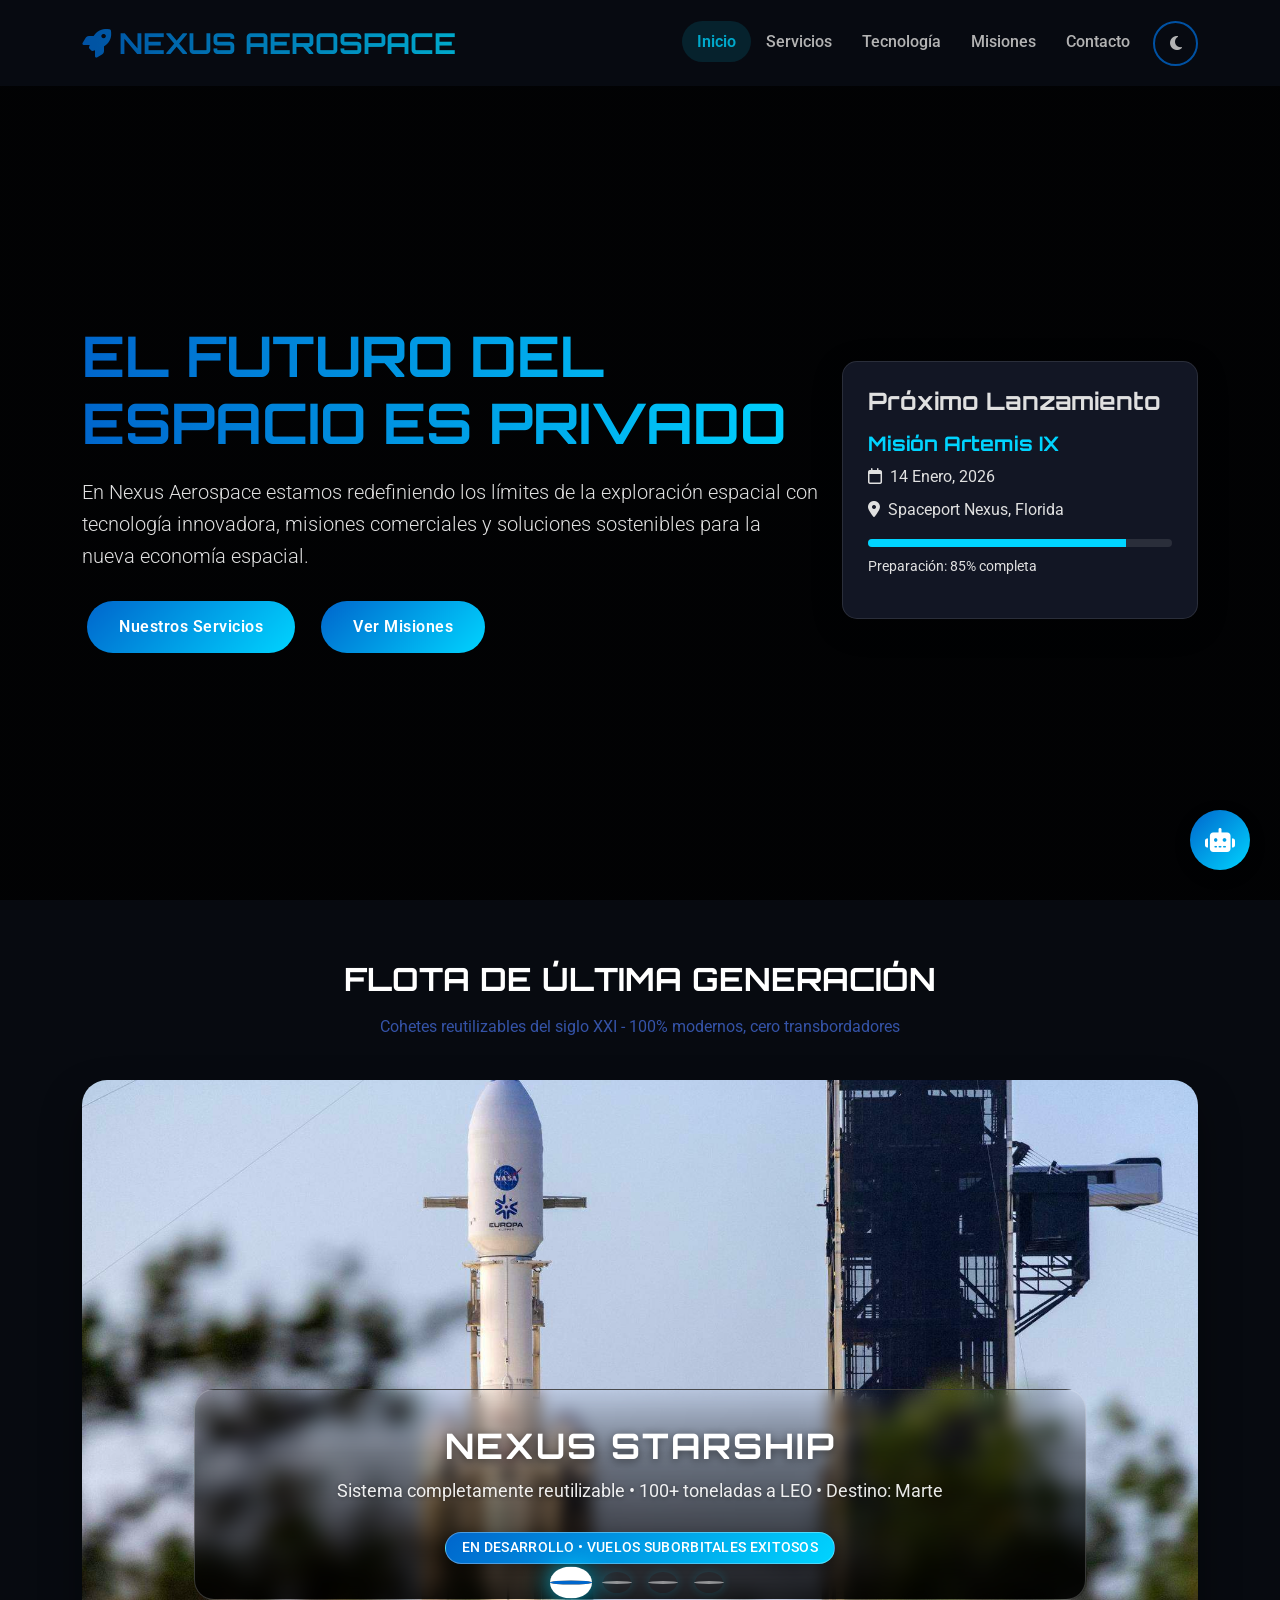
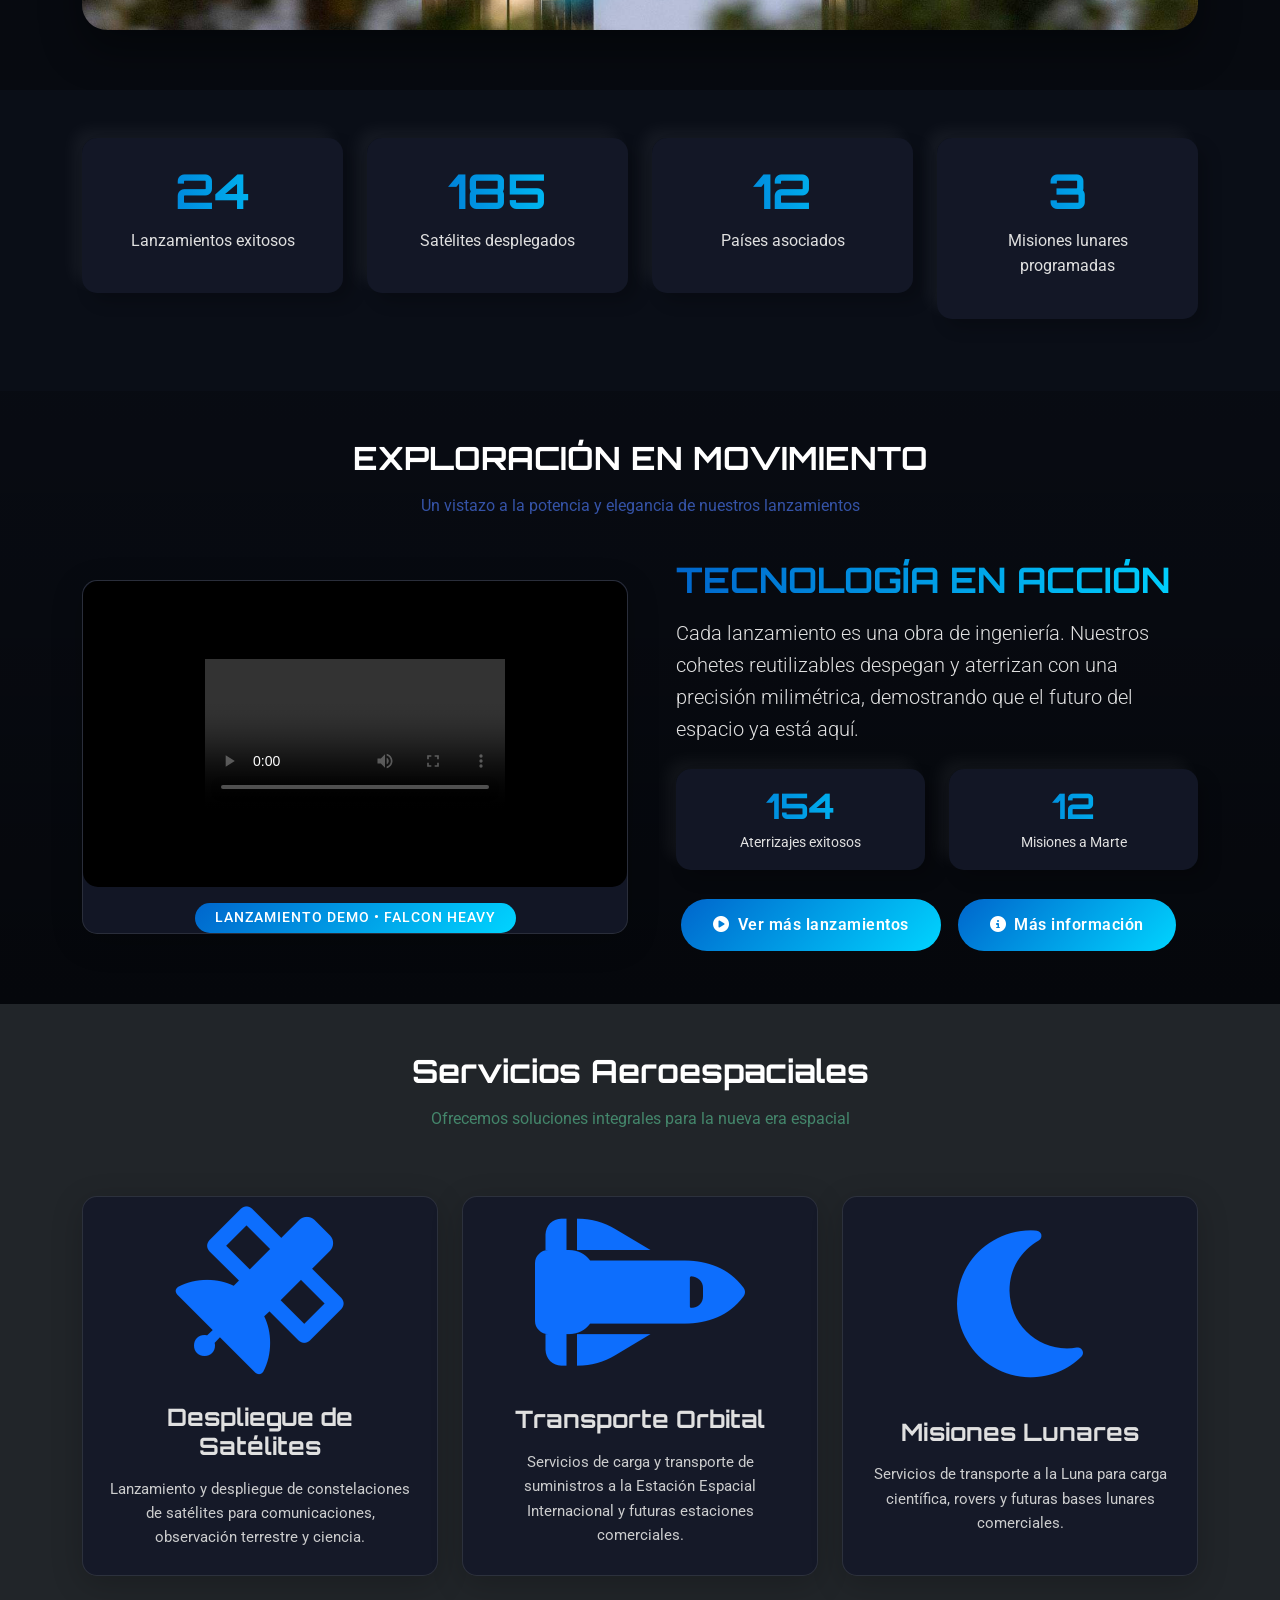
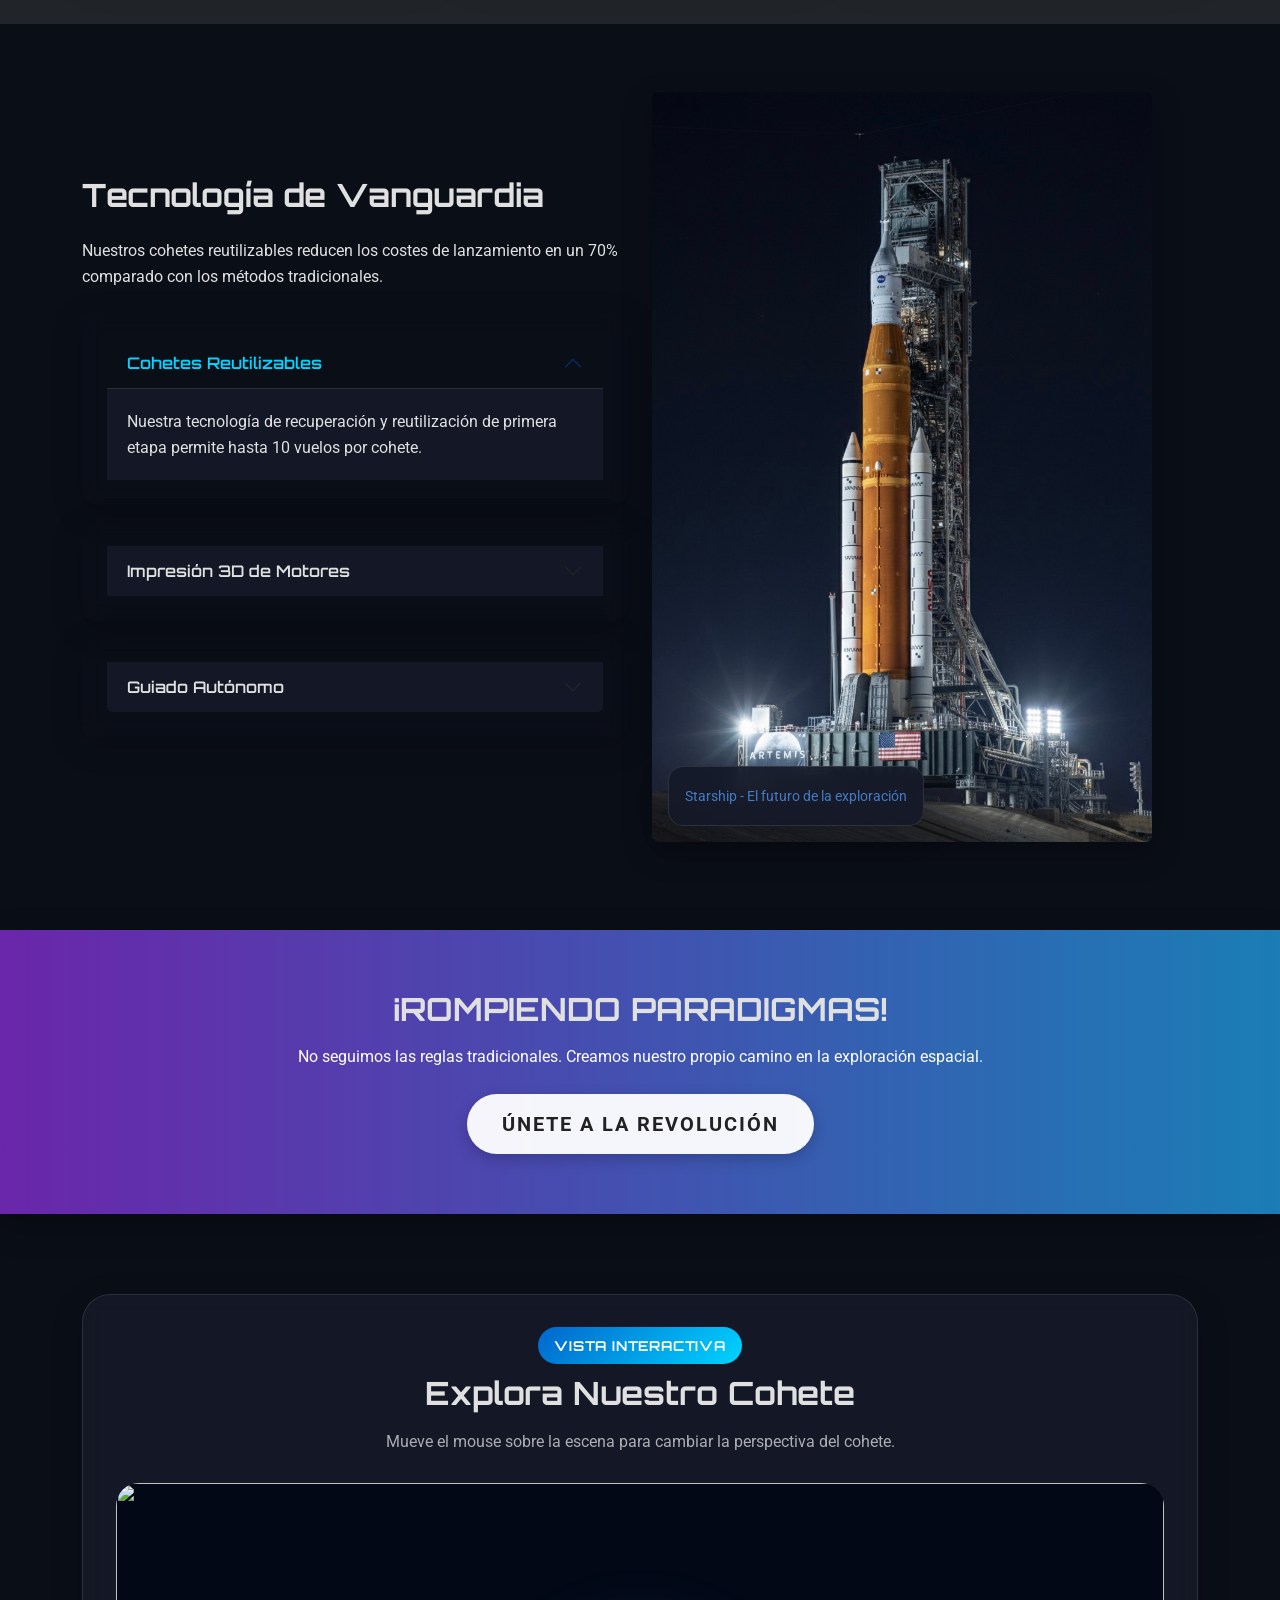
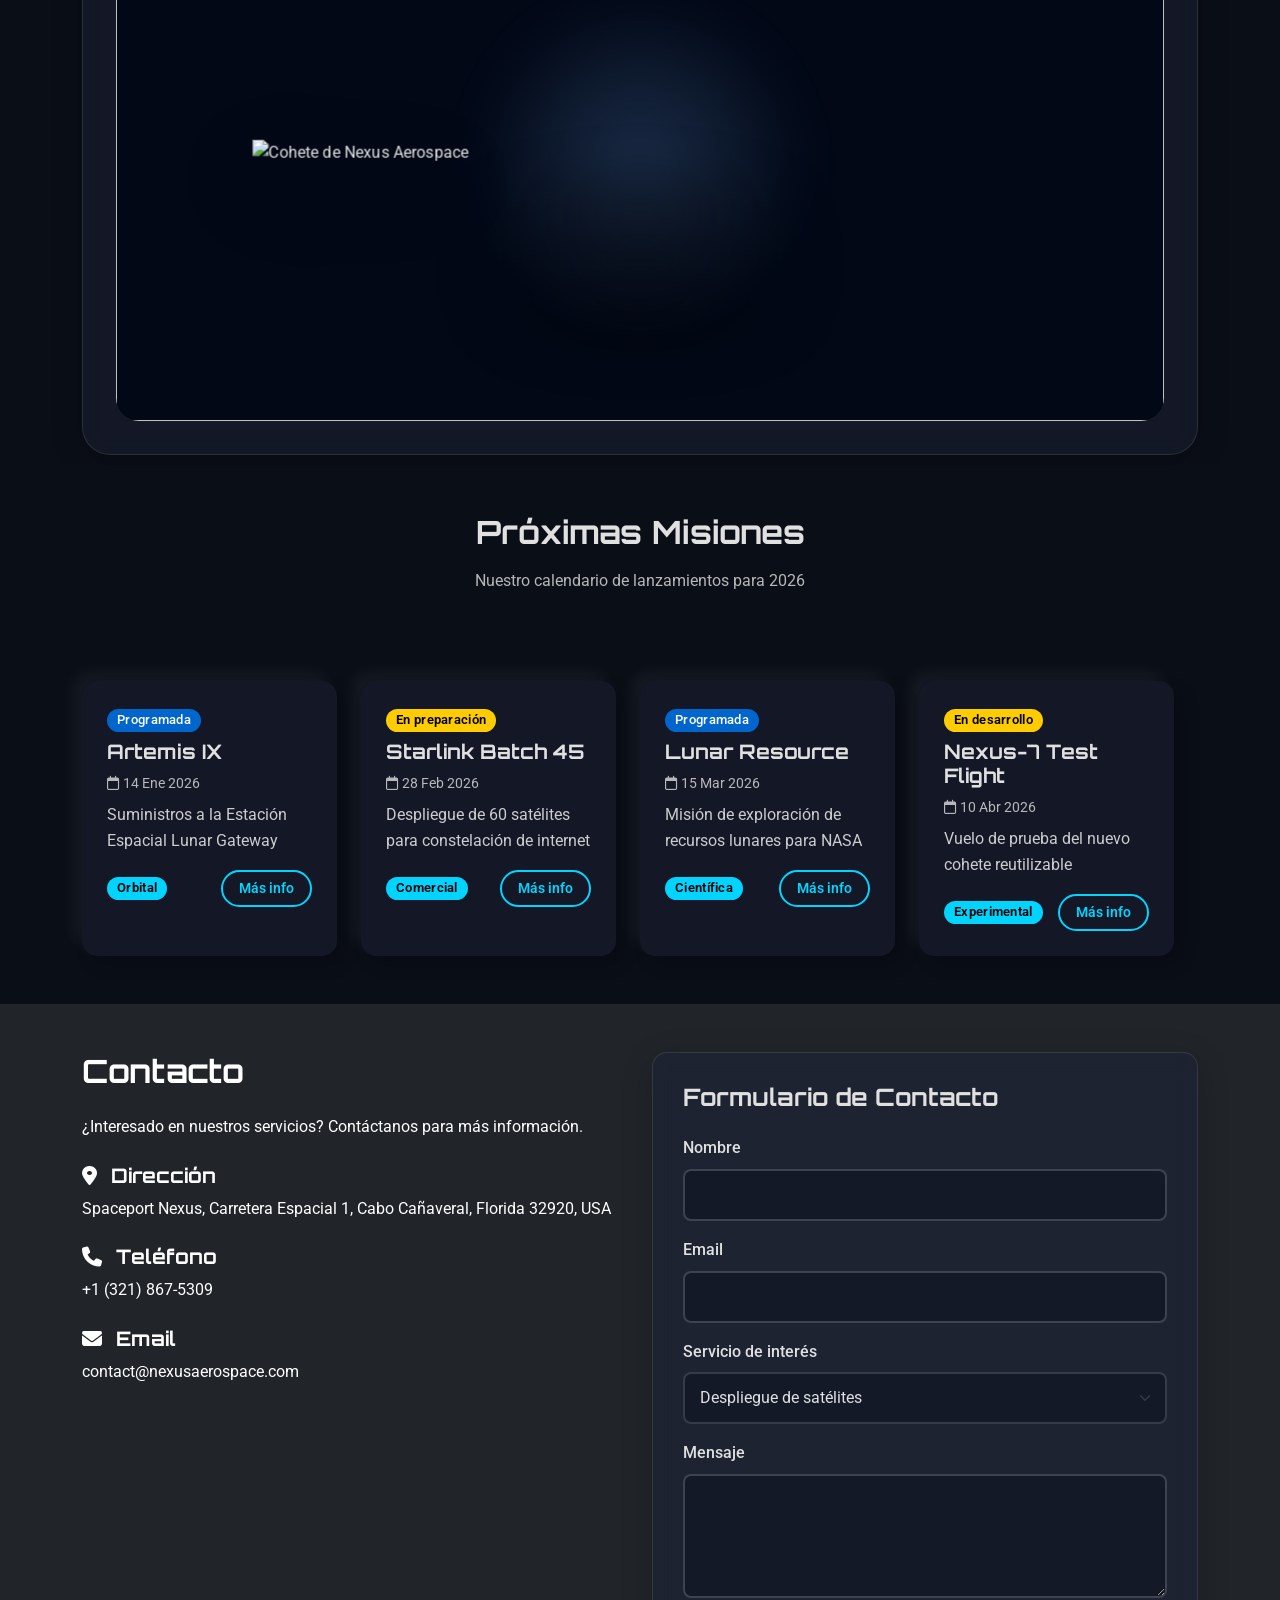
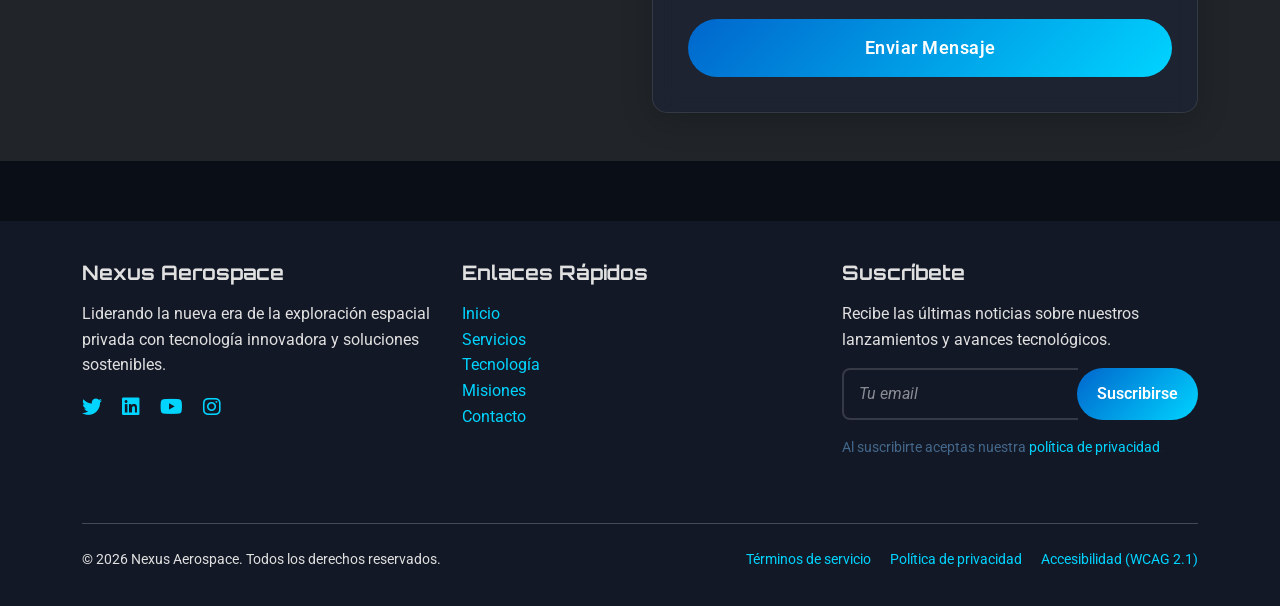
==== commit 3ee59ef9: "Add files via upload" ====
--- a/Homepage.html
+++ b/Homepage.html
@@ -1033,6 +1033,7 @@
         
         .video-wrapper {
             transition: transform 0.5s ease, box-shadow 0.5s ease;
+            padding:0rem !important;
         }
         
         .video-wrapper:hover {
@@ -1041,7 +1042,7 @@
         }
         
         .ratio {
-            border: 3px solid rgba(255,255,255,0.15);
+            border: 0px solid rgba(255,255,255,0.15);
             border-radius: 15px;
             overflow: hidden;
         }
@@ -2188,6 +2189,39 @@
             <a href="#contact" class="btn btn-light btn-lg">ÚNETE A LA REVOLUCIÓN</a>
         </div>
     </section>
+        <!-- ===== SECCIÓN INTERACTIVA DEL COHETE ===== -->
+<section class="rocket-mouse-section">
+    <div class="container">
+        <div class="rocket-mouse-card glass-card">
+            <div class="rocket-mouse-copy text-center">
+                <span class="rocket-kicker">Vista interactiva</span>
+                <h2 class="section-title mb-3">Explora Nuestro Cohete</h2>
+                <p class="text-muted mb-0">
+                    Mueve el mouse sobre la escena para cambiar la perspectiva del cohete.
+                </p>
+            </div>
+
+            <div class="rocket-mouse-scene" id="rocket-mouse-scene" aria-label="Escena interactiva del cohete">
+                <img
+                    src="./images/tierra.png"
+                    alt=""
+                    class="rocket-scene-bg"
+                >
+
+                <div class="rocket-mouse-glow"></div>
+
+                <div class="rocket-ship-wrap">
+                    <img
+                        src="./images/cohete.png"
+                        alt="Cohete de Nexus Aerospace"
+                        class="rocket-mouse-image"
+                        id="rocket-mouse-image"
+                    >
+                </div>
+            </div>
+        </div>
+    </div>
+</section>
     
     <!-- Missions Section -->
     <section class="py-5" id="missions">
@@ -2269,39 +2303,7 @@
             </div>
         </div>
     </section>
-    <!-- ===== SECCIÓN INTERACTIVA DEL COHETE ===== -->
-<section class="rocket-mouse-section">
-    <div class="container">
-        <div class="rocket-mouse-card glass-card">
-            <div class="rocket-mouse-copy text-center">
-                <span class="rocket-kicker">Vista interactiva</span>
-                <h2 class="section-title mb-3">Explora Nuestro Cohete</h2>
-                <p class="text-muted mb-0">
-                    Mueve el mouse sobre la escena para cambiar la perspectiva del cohete.
-                </p>
-            </div>
-
-            <div class="rocket-mouse-scene" id="rocket-mouse-scene" aria-label="Escena interactiva del cohete">
-                <img
-                    src="./images/tierra.png"
-                    alt=""
-                    class="rocket-scene-bg"
-                >
-
-                <div class="rocket-mouse-glow"></div>
-
-                <div class="rocket-ship-wrap">
-                    <img
-                        src="./images/cohete.png"
-                        alt="Cohete de Nexus Aerospace"
-                        class="rocket-mouse-image"
-                        id="rocket-mouse-image"
-                    >
-                </div>
-            </div>
-        </div>
-    </div>
-</section>
+
     
     <!-- Footer -->
     <footer class="footer">
@@ -2475,6 +2477,25 @@
                     </div>
                 `;
                 missionsContainer.innerHTML += missionCard;
+                // ===== VIDEO: reproducir al entrar en pantalla =====
+                const launchVideo = document.getElementById('launch-video');
+                const videoSection = document.getElementById('video-showcase');
+
+                if (launchVideo && videoSection) {
+                    const playVideoWhenVisible = new IntersectionObserver((entries) => {
+                        entries.forEach((entry) => {
+                            if (entry.isIntersecting) {
+                                launchVideo.play().catch(() => {});
+                            } else {
+                                launchVideo.pause();
+                            }
+                        });
+                    }, {
+                        threshold: 0.45
+                    });
+
+                    playVideoWhenVisible.observe(videoSection);
+                }
             });
 // ===== EFECTO DE PERSPECTIVA DEL COHETE CON MOUSE =====
 const rocketMouseScene = document.getElementById('rocket-mouse-scene');
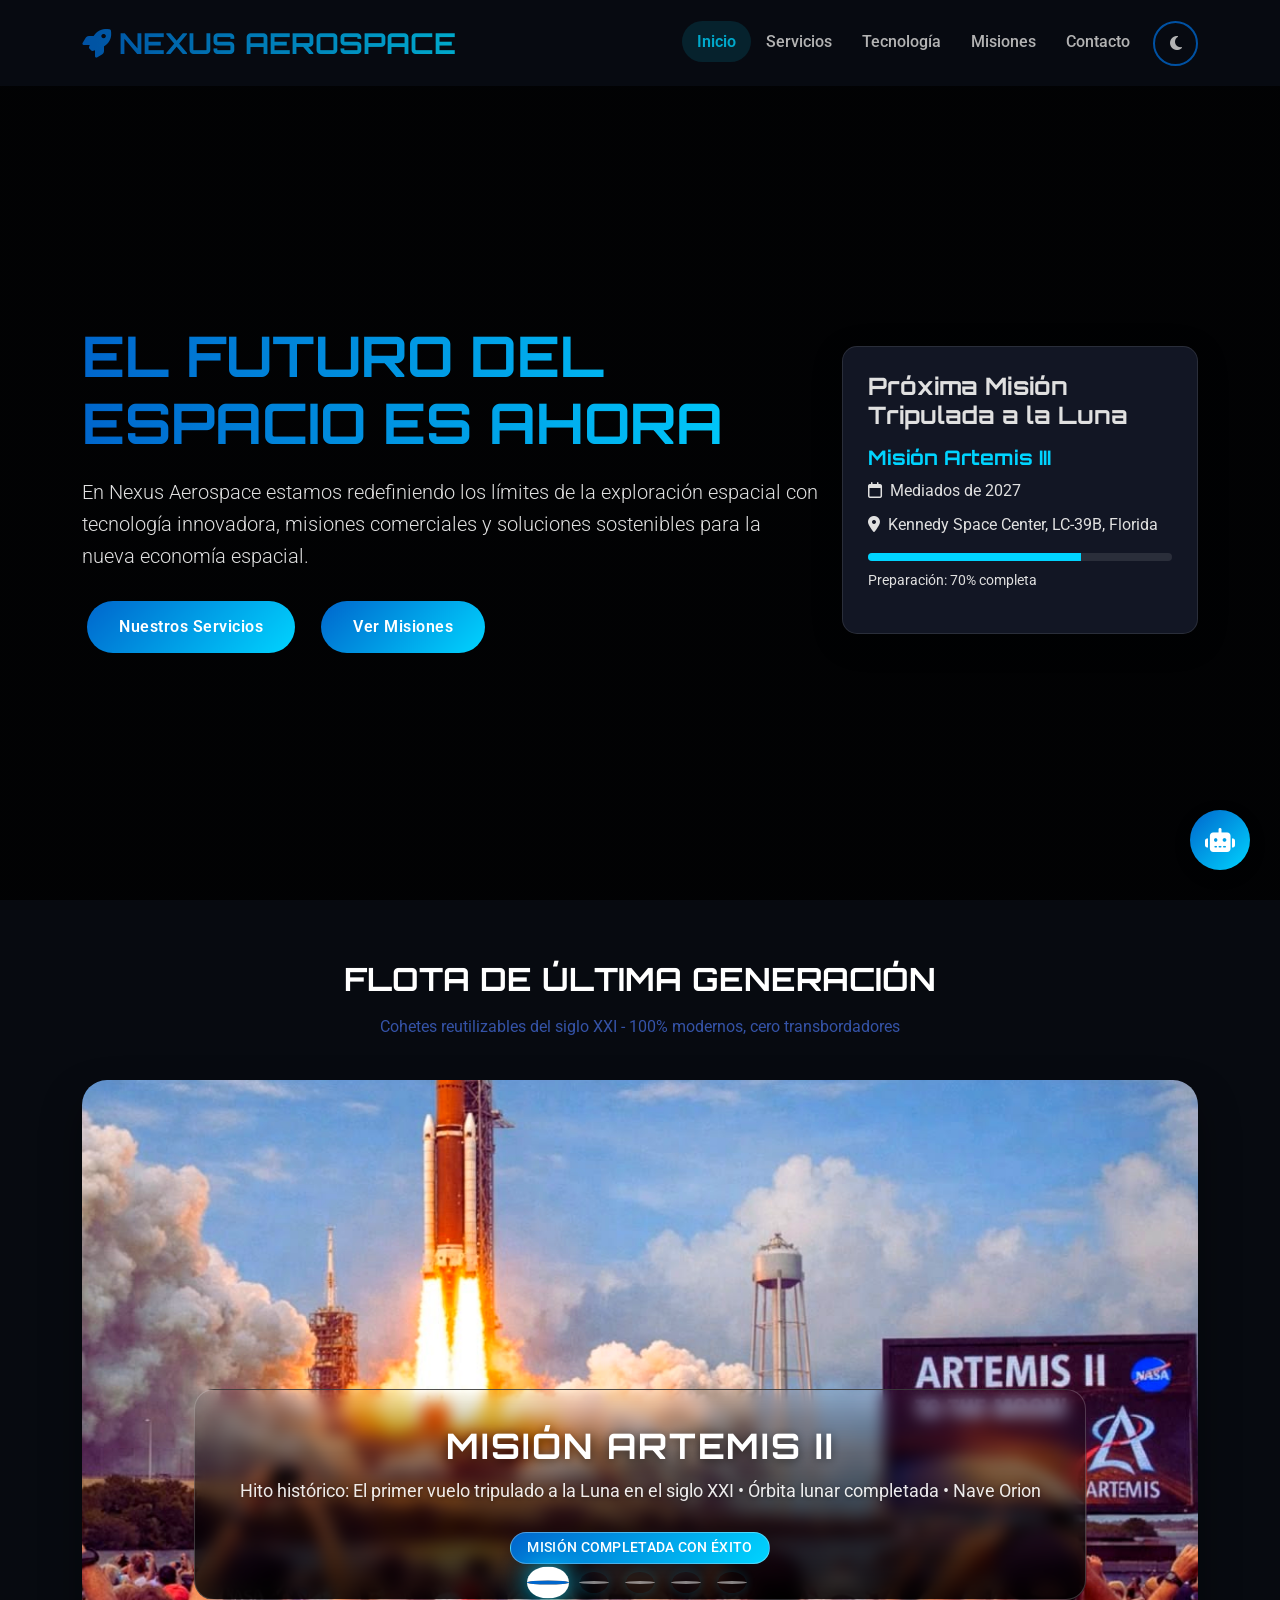
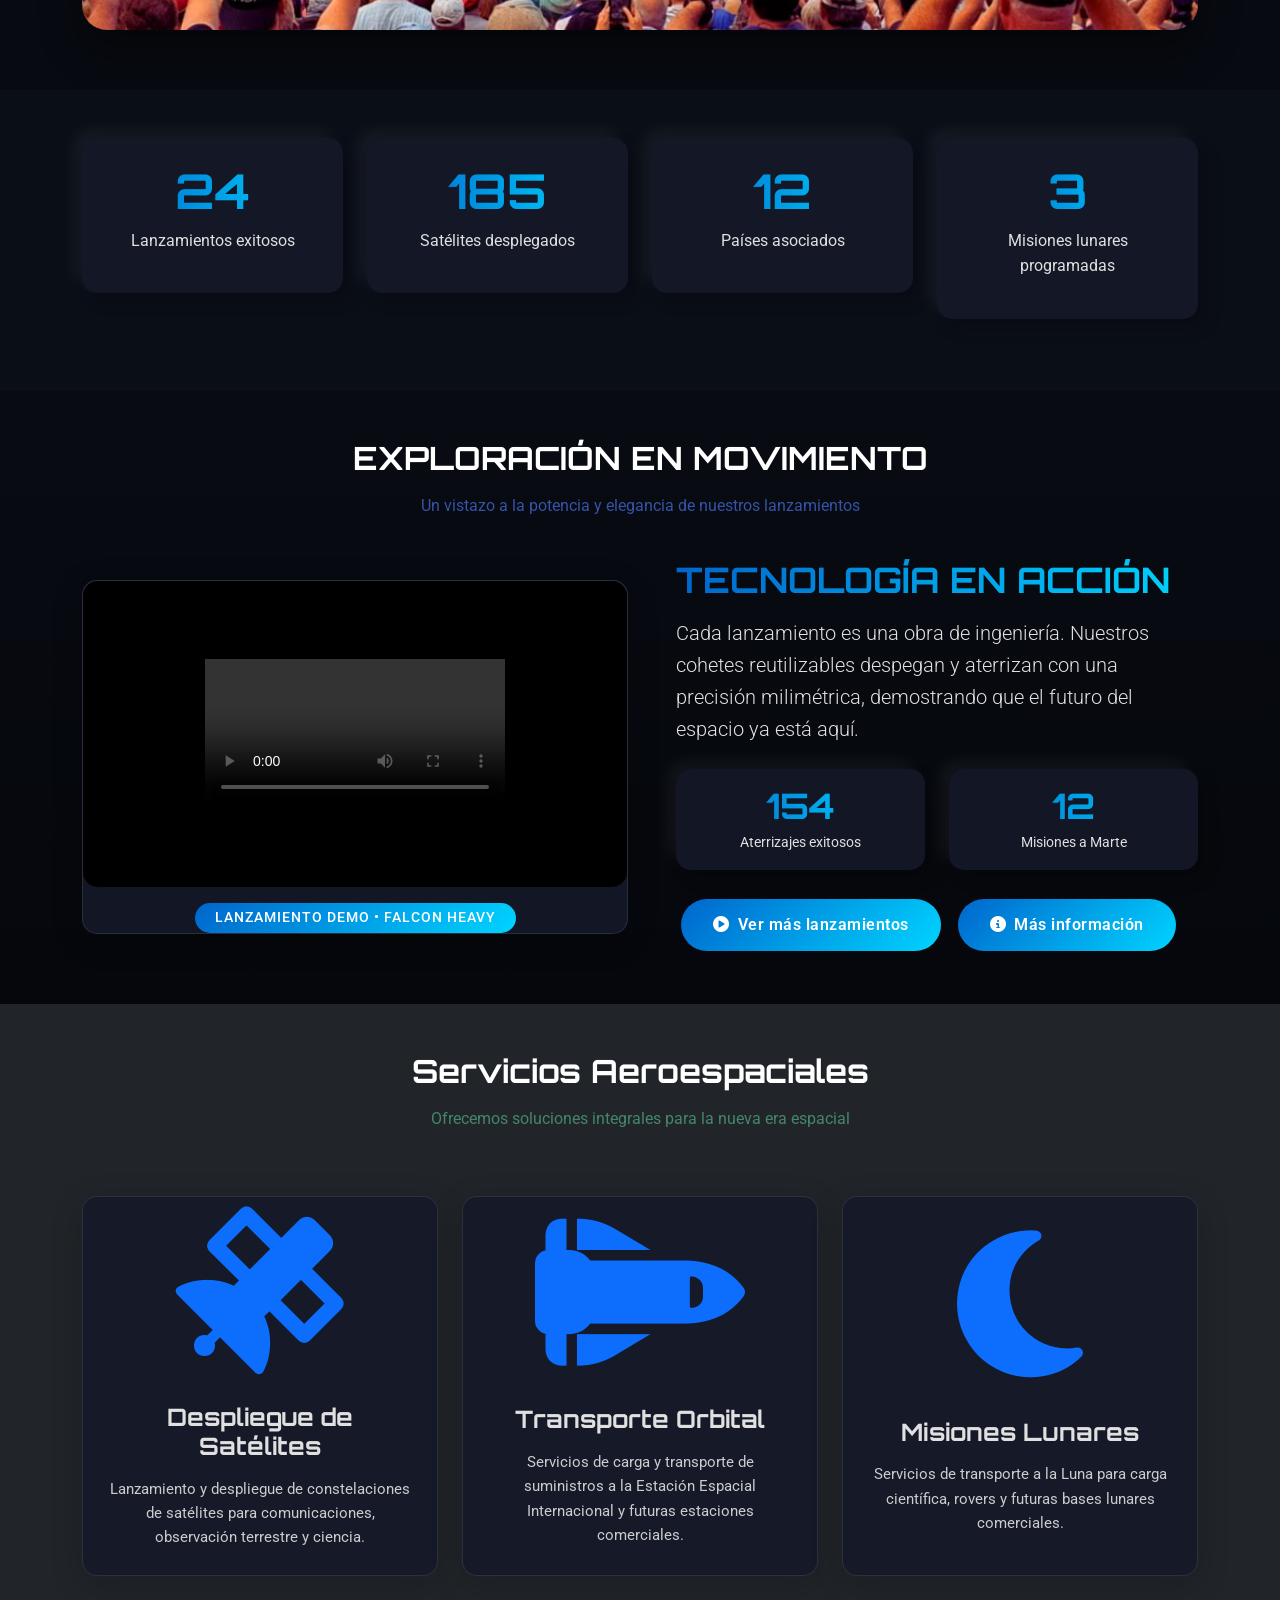
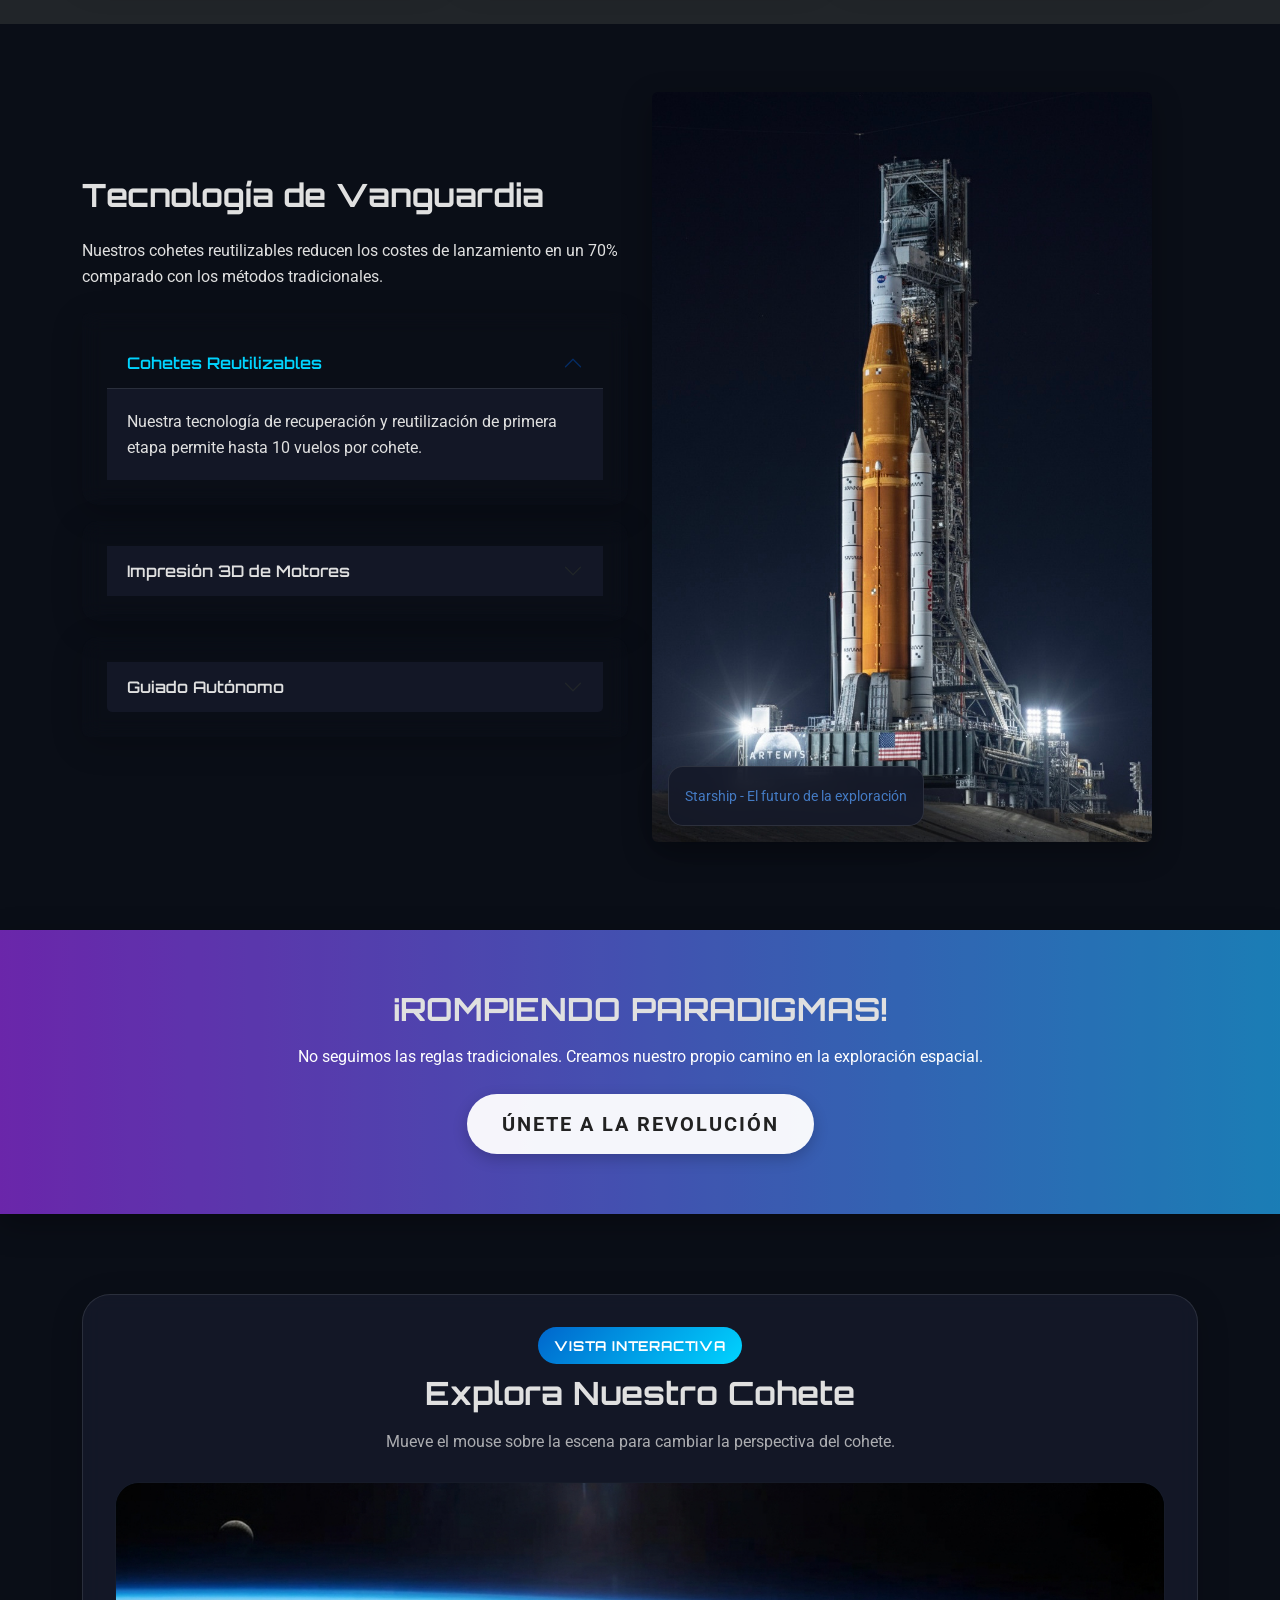
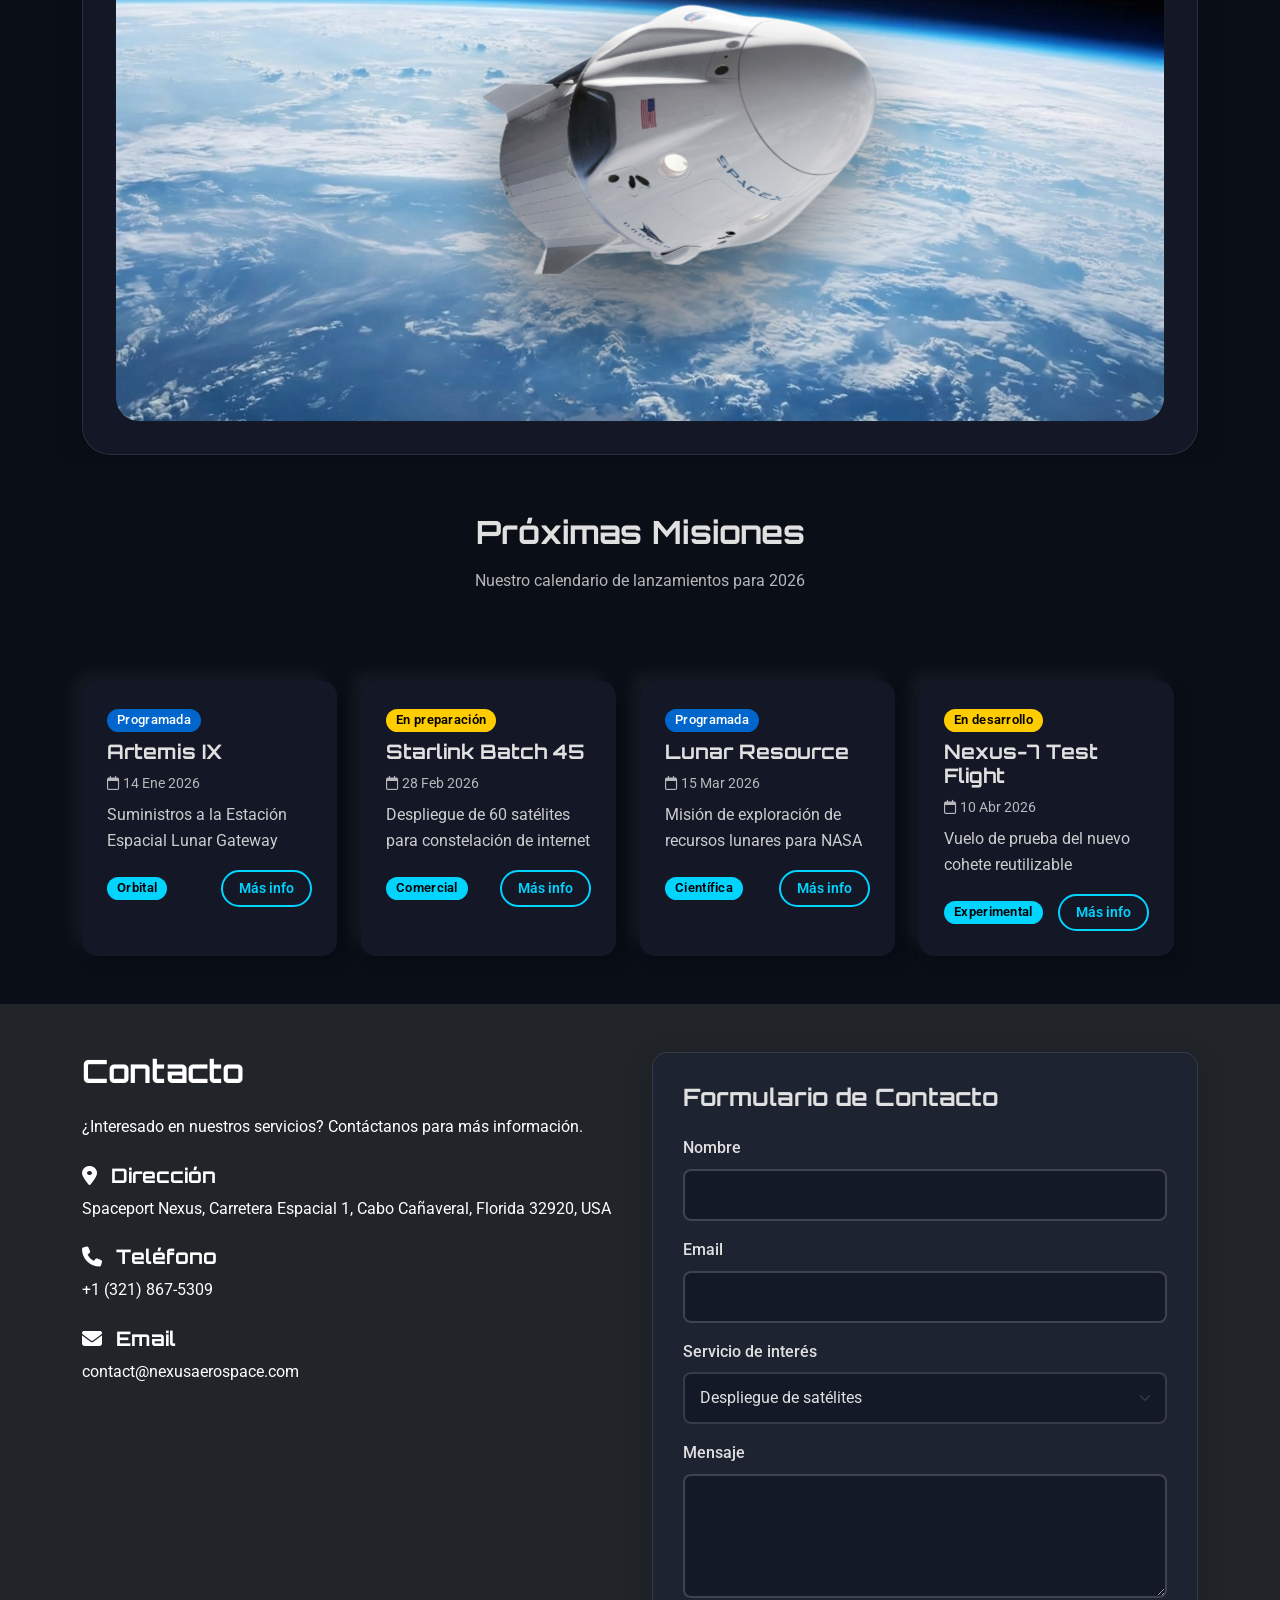
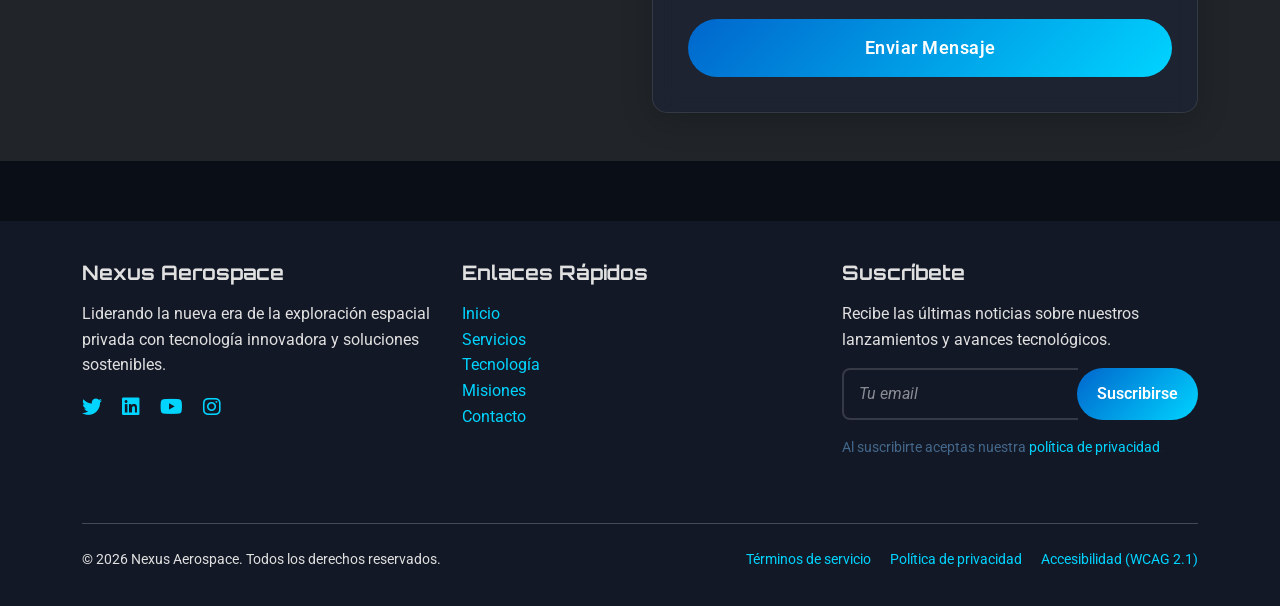
==== commit 1270dc54: "mio cambios de lnk en mas info" ====
--- a/Homepage.html
+++ b/Homepage.html
@@ -1827,7 +1827,7 @@
             <div class="row align-items-center">
                 <div class="col-lg-8">
                     <div class="hero-content fade-in">
-                        <h1 class="hero-title">EL FUTURO DEL ESPACIO ES PRIVADO</h1>
+                        <h1 class="hero-title">EL FUTURO DEL ESPACIO ES AHORA</h1>
                         <p class="lead mb-4">En Nexus Aerospace estamos redefiniendo los límites de la exploración espacial con tecnología innovadora, misiones comerciales y soluciones sostenibles para la nueva economía espacial.</p>
                         <div class="d-flex flex-wrap gap-3">
                             <a href="#services" class="btn btn-primary-custom">Nuestros Servicios</a>
@@ -1837,14 +1837,14 @@
                 </div>
                 <div class="col-lg-4">
                     <div class="glass-card mt-5 mt-lg-0">
-                        <h4 class="mb-3">Próximo Lanzamiento</h4>
-                        <h5 class="text-primary">Misión Artemis IX</h5>
-                        <p class="mb-2"><i class="far fa-calendar me-2"></i>14 Enero, 2026</p>
-                        <p class="mb-3"><i class="fas fa-map-marker-alt me-2"></i>Spaceport Nexus, Florida</p>
+                        <h4 class="mb-3">Próxima Misión Tripulada a la Luna</h4>
+                        <h5 class="text-primary">Misión Artemis III</h5>
+                        <p class="mb-2"><i class="far fa-calendar me-2"></i>Mediados de 2027</p>
+                        <p class="mb-3"><i class="fas fa-map-marker-alt me-2"></i>Kennedy Space Center, LC-39B, Florida</p>
                         <div class="progress" style="height: 8px;">
-                            <div class="progress-bar bg-primary" role="progressbar" style="width: 85%;" aria-valuenow="85" aria-valuemin="0" aria-valuemax="100"></div>
+                            <div class="progress-bar bg-primary" role="progressbar" style="width: 70%;" aria-valuenow="70" aria-valuemin="0" aria-valuemax="100"></div>
                         </div>
-                        <p class="mt-2 small">Preparación: 85% completa</p>
+                        <p class="mt-2 small">Preparación: 70% completa</p>
                     </div>
                 </div>
             </div>
@@ -1864,14 +1864,27 @@
                 <div class="col-12">
                     <div id="rocketCarousel" class="carousel slide carousel-fade" data-bs-ride="carousel" data-bs-interval="6000" data-bs-pause="false">
                         <div class="carousel-indicators">
-                            <button type="button" data-bs-target="#rocketCarousel" data-bs-slide-to="0" class="active" aria-current="true" aria-label="SpaceX Starship"></button>
-                            <button type="button" data-bs-target="#rocketCarousel" data-bs-slide-to="1" aria-label="SpaceX Falcon 9"></button>
-                            <button type="button" data-bs-target="#rocketCarousel" data-bs-slide-to="2" aria-label="Blue Origin New Glenn"></button>
-                            <button type="button" data-bs-target="#rocketCarousel" data-bs-slide-to="3" aria-label="SpaceX Falcon Heavy"></button>
+                            <button type="button" data-bs-target="#rocketCarousel" data-bs-slide-to="0" class="active" aria-current="true" aria-label="NASA Artemis II"></button>
+                            <button type="button" data-bs-target="#rocketCarousel" data-bs-slide-to="1" aria-label="SpaceX Starship"></button>
+                            <button type="button" data-bs-target="#rocketCarousel" data-bs-slide-to="2" aria-label="SpaceX Falcon 9"></button>
+                            <button type="button" data-bs-target="#rocketCarousel" data-bs-slide-to="3" aria-label="Blue Origin New Glenn"></button>
+                            <button type="button" data-bs-target="#rocketCarousel" data-bs-slide-to="4" aria-label="SpaceX Falcon Heavy"></button>
                         </div>
                         <div class="carousel-inner">
+                            <!-- Artemis II - Regreso tripulado a la Luna -->
+                            <div class="carousel-item active">
+                                <img src="images/artemis2.jpg" 
+                                     class="d-block w-100" 
+                                     alt="Misión Artemis II - Primera misión lunar tripulada del siglo XXI"
+                                     loading="lazy">
+                                <div class="carousel-caption d-none d-md-block">
+                                    <h3 class="text-white">MISIÓN ARTEMIS II</h3>
+                                    <p class="text-white">Hito histórico: El primer vuelo tripulado a la Luna en el siglo XXI • Órbita lunar completada • Nave Orion</p>
+                                    <span class="badge">MISIÓN COMPLETADA CON ÉXITO</span>
+                                </div>
+                            </div>
                             <!-- Starship - El cohete más moderno del mundo -->
-                            <div class="carousel-item active">
+                            <div class="carousel-item">
                                 <img src="./images/missio-clipper-nasa.jpeg" 
                                      class="d-block w-100" 
                                      alt="SpaceX Starship - Nave espacial completamente reutilizable para misiones a Marte"
@@ -2053,7 +2066,7 @@
                                     <li><i class="fas fa-check-circle"></i> Integración personalizada</li>
                                     <li><i class="fas fa-check-circle"></i> Seguimiento 24/7</li>
                                 </ul>
-                                <button class="btn-sm">MÁS INFO <i class="fas fa-arrow-right ms-2"></i></button>
+                                <a href="https://www.nasa.gov/smallsat-institute/" target="_blank" class="btn-sm text-decoration-none">MÁS INFO <i class="fas fa-arrow-right ms-2"></i></a>
                             </div>
                         </div>
                     </div>
@@ -2078,7 +2091,7 @@
                                     <li><i class="fas fa-check-circle"></i> Entregas mensuales</li>
                                     <li><i class="fas fa-check-circle"></i> Carga presurizada</li>
                                 </ul>
-                                <button class="btn-sm">MÁS INFO <i class="fas fa-arrow-right ms-2"></i></button>
+                                <a href="https://www.nasa.gov/international-space-station/" target="_blank" class="btn-sm text-decoration-none">MÁS INFO <i class="fas fa-arrow-right ms-2"></i></a>
                             </div>
                         </div>
                     </div>
@@ -2103,7 +2116,7 @@
                                     <li><i class="fas fa-check-circle"></i> Rovers incluidos</li>
                                     <li><i class="fas fa-check-circle"></i> Comunicación en tiempo real</li>
                                 </ul>
-                                <button class="btn-sm">MÁS INFO <i class="fas fa-arrow-right ms-2"></i></button>
+                                <a href="https://www.nasa.gov/specials/artemis/" target="_blank" class="btn-sm text-decoration-none">MÁS INFO <i class="fas fa-arrow-right ms-2"></i></a>
                             </div>
                         </div>
                     </div>
@@ -2434,28 +2447,32 @@
                     date: "14 Ene 2026",
                     description: "Suministros a la Estación Espacial Lunar Gateway",
                     status: "Programada",
-                    type: "Orbital"
+                    type: "Orbital",
+                    url: "https://www.nasa.gov/artemis"
                 },
                 {
                     name: "Starlink Batch 45",
                     date: "28 Feb 2026",
                     description: "Despliegue de 60 satélites para constelación de internet",
                     status: "En preparación",
-                    type: "Comercial"
+                    type: "Comercial",
+                    url: "https://www.starlink.com"
                 },
                 {
                     name: "Lunar Resource",
                     date: "15 Mar 2026",
                     description: "Misión de exploración de recursos lunares para NASA",
                     status: "Programada",
-                    type: "Científica"
+                    type: "Científica",
+                    url: "https://www.nasa.gov/moon"
                 },
                 {
                     name: "Nexus-7 Test Flight",
                     date: "10 Abr 2026",
                     description: "Vuelo de prueba del nuevo cohete reutilizable",
                     status: "En desarrollo",
-                    type: "Experimental"
+                    type: "Experimental",
+                    url: "https://www.spacex.com/vehicles/starship/"
                 }
             ];
             
@@ -2471,7 +2488,7 @@
                             <p class="mb-3">${mission.description}</p>
                             <div class="d-flex justify-content-between align-items-center">
                                 <span class="badge bg-primary">${mission.type}</span>
-                                <button class="btn btn-sm btn-outline-primary">Más info</button>
+                                <a href="${mission.url}" target="_blank" class="btn btn-sm btn-outline-primary">Más info</a>
                             </div>
                         </div>
                     </div>
